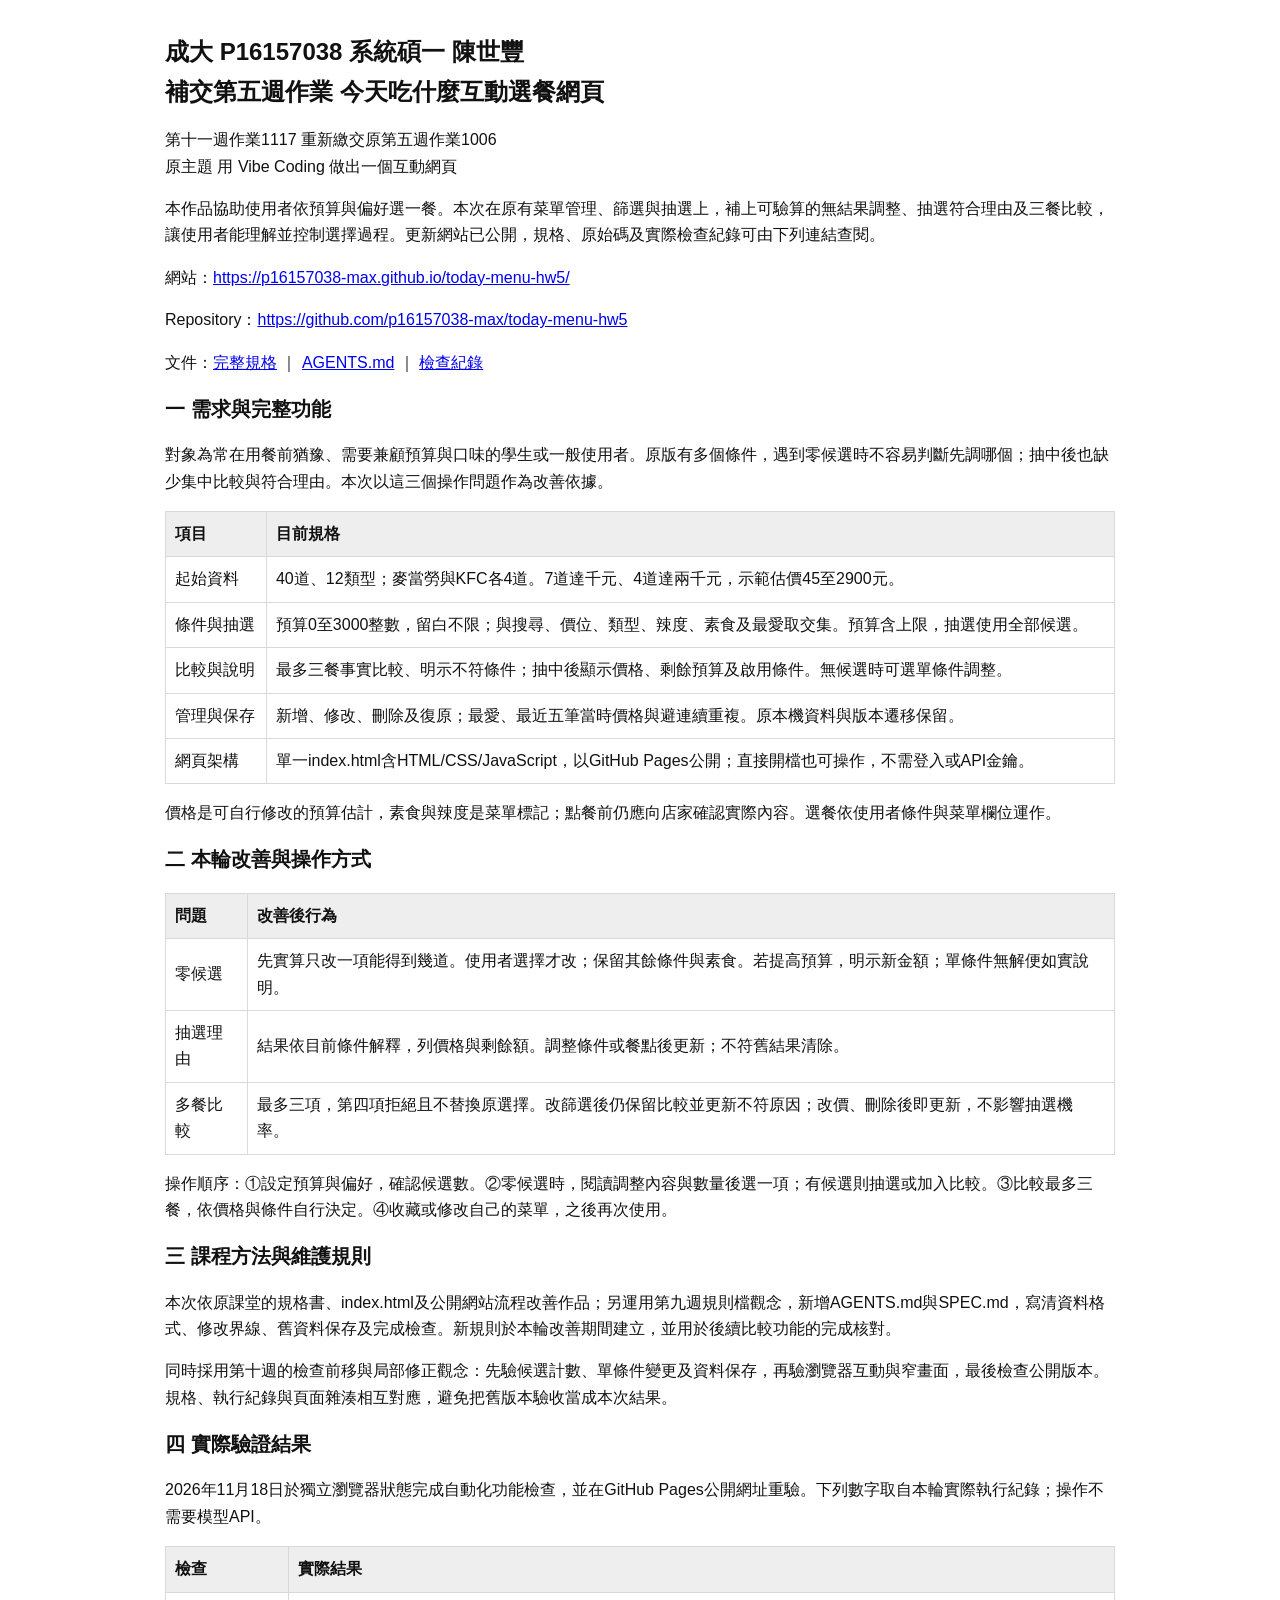
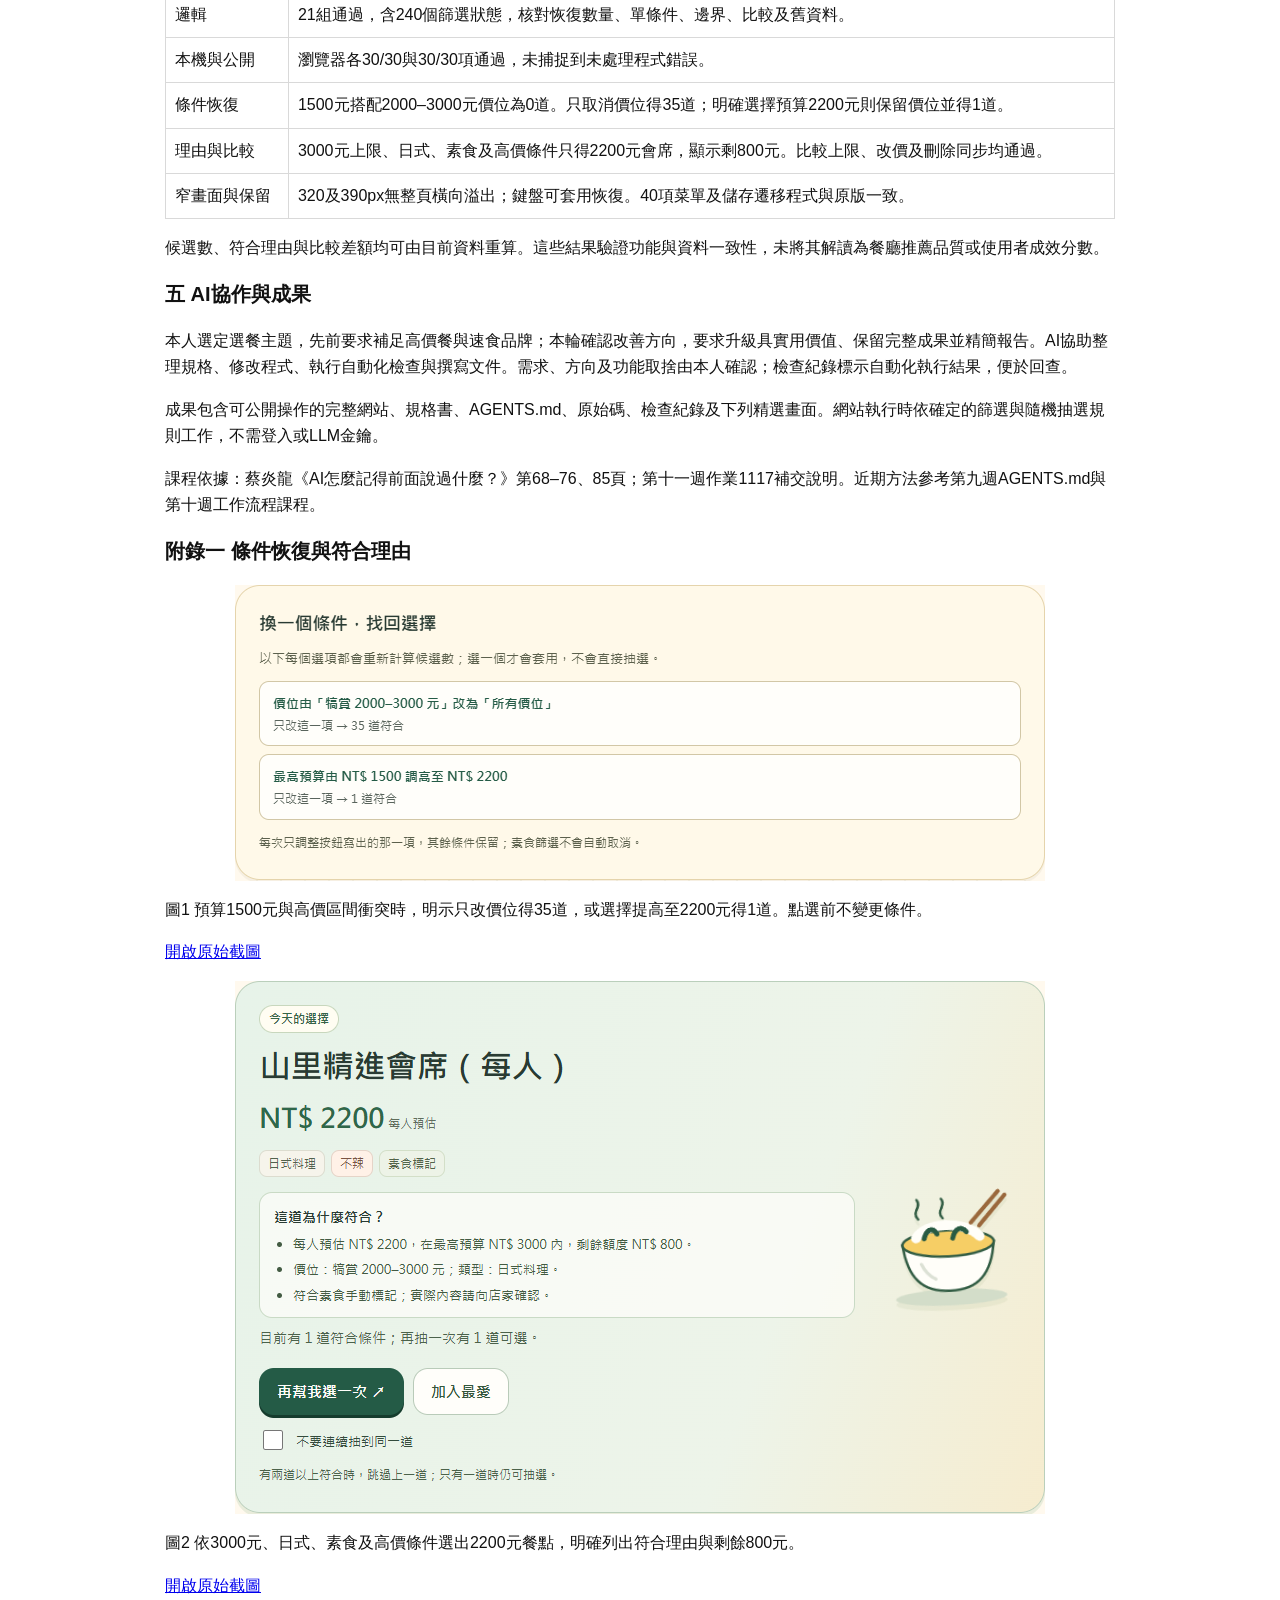
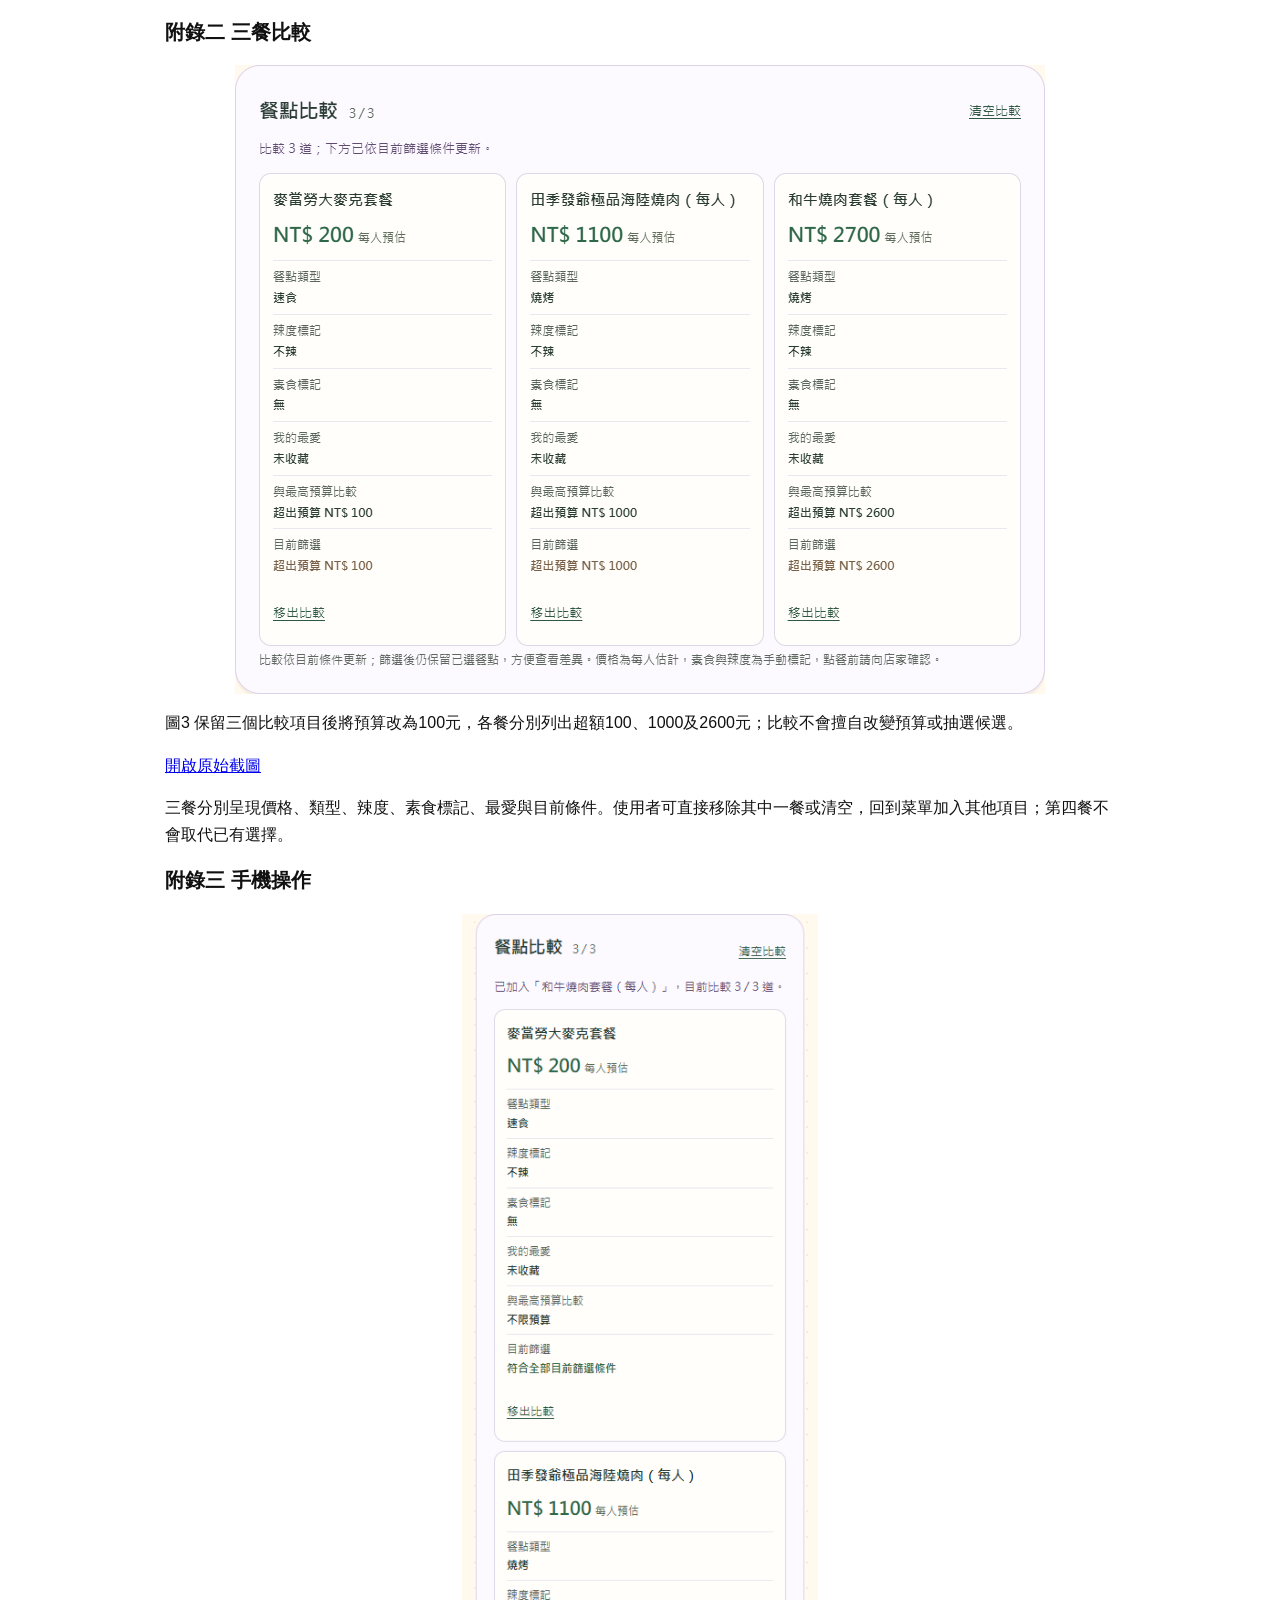
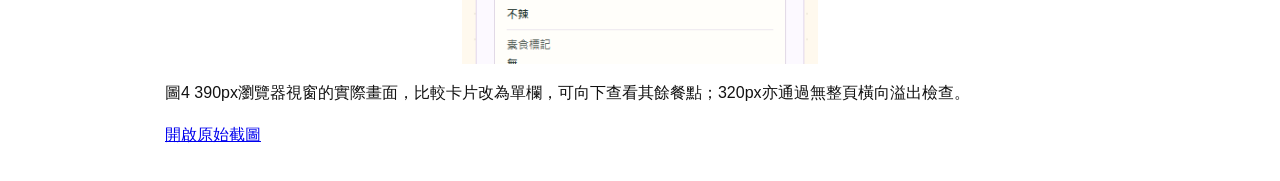
==== submission/index.html @ 9c5001f3 "Add public acceptance records and complete HW11 resubmission report" ====
<!doctype html><html lang="zh-Hant"><meta charset="utf-8"><title>成大 P16157038 系統碩一 陳世豐 補交第五週作業 今天吃什麼互動選餐網頁</title><style>body{font:16px/1.65 "Microsoft JhengHei",sans-serif;max-width:950px;margin:32px auto;padding:0 20px;color:#111}h1{font-size:24px}h2{font-size:20px}table{border-collapse:collapse;width:100%;margin:14px 0}td,th{border:1px solid #d9d9d9;padding:9px;text-align:left}th{background:#eee}a{overflow-wrap:anywhere}img{display:block;margin:auto}</style><body><h1>成大 P16157038 系統碩一 陳世豐<br>補交第五週作業 今天吃什麼互動選餐網頁</h1><p>第十一週作業1117 重新繳交原第五週作業1006<br>原主題 用 Vibe Coding 做出一個互動網頁</p><p>本作品協助使用者依預算與偏好選一餐。本次在原有菜單管理、篩選與抽選上，補上可驗算的無結果調整、抽選符合理由及三餐比較，讓使用者能理解並控制選擇過程。更新網站已公開，規格、原始碼及實際檢查紀錄可由下列連結查閱。</p><p>網站：<a href="https://p16157038-max.github.io/today-menu-hw5/">https://p16157038-max.github.io/today-menu-hw5/</a></p><p>Repository：<a href="https://github.com/p16157038-max/today-menu-hw5">https://github.com/p16157038-max/today-menu-hw5</a></p><p>文件：<a href="https://github.com/p16157038-max/today-menu-hw5/blob/main/SPEC.md">完整規格</a> ｜ <a href="https://github.com/p16157038-max/today-menu-hw5/blob/main/AGENTS.md">AGENTS.md</a> ｜ <a href="https://github.com/p16157038-max/today-menu-hw5/tree/main/evidence">檢查紀錄</a></p><h2>一 需求與完整功能</h2><p>對象為常在用餐前猶豫、需要兼顧預算與口味的學生或一般使用者。原版有多個條件，遇到零候選時不容易判斷先調哪個；抽中後也缺少集中比較與符合理由。本次以這三個操作問題作為改善依據。</p><table><thead><tr><th>項目</th><th>目前規格</th></tr></thead><tbody><tr><td>起始資料</td><td>40道、12類型；麥當勞與KFC各4道。7道達千元、4道達兩千元，示範估價45至2900元。</td></tr><tr><td>條件與抽選</td><td>預算0至3000整數，留白不限；與搜尋、價位、類型、辣度、素食及最愛取交集。預算含上限，抽選使用全部候選。</td></tr><tr><td>比較與說明</td><td>最多三餐事實比較、明示不符條件；抽中後顯示價格、剩餘預算及啟用條件。無候選時可選單條件調整。</td></tr><tr><td>管理與保存</td><td>新增、修改、刪除及復原；最愛、最近五筆當時價格與避連續重複。原本機資料與版本遷移保留。</td></tr><tr><td>網頁架構</td><td>單一index.html含HTML/CSS/JavaScript，以GitHub Pages公開；直接開檔也可操作，不需登入或API金鑰。</td></tr></tbody></table><p>價格是可自行修改的預算估計，素食與辣度是菜單標記；點餐前仍應向店家確認實際內容。選餐依使用者條件與菜單欄位運作。</p><h2>二 本輪改善與操作方式</h2><table><thead><tr><th>問題</th><th>改善後行為</th></tr></thead><tbody><tr><td>零候選</td><td>先實算只改一項能得到幾道。使用者選擇才改；保留其餘條件與素食。若提高預算，明示新金額；單條件無解便如實說明。</td></tr><tr><td>抽選理由</td><td>結果依目前條件解釋，列價格與剩餘額。調整條件或餐點後更新；不符舊結果清除。</td></tr><tr><td>多餐比較</td><td>最多三項，第四項拒絕且不替換原選擇。改篩選後仍保留比較並更新不符原因；改價、刪除後即更新，不影響抽選機率。</td></tr></tbody></table><p>操作順序：①設定預算與偏好，確認候選數。②零候選時，閱讀調整內容與數量後選一項；有候選則抽選或加入比較。③比較最多三餐，依價格與條件自行決定。④收藏或修改自己的菜單，之後再次使用。</p><h2>三 課程方法與維護規則</h2><p>本次依原課堂的規格書、index.html及公開網站流程改善作品；另運用第九週規則檔觀念，新增AGENTS.md與SPEC.md，寫清資料格式、修改界線、舊資料保存及完成檢查。新規則於本輪改善期間建立，並用於後續比較功能的完成核對。</p><p>同時採用第十週的檢查前移與局部修正觀念：先驗候選計數、單條件變更及資料保存，再驗瀏覽器互動與窄畫面，最後檢查公開版本。規格、執行紀錄與頁面雜湊相互對應，避免把舊版本驗收當成本次結果。</p><h2>四 實際驗證結果</h2><p>2026年11月18日於獨立瀏覽器狀態完成自動化功能檢查，並在GitHub Pages公開網址重驗。下列數字取自本輪實際執行紀錄；操作不需要模型API。</p><table><thead><tr><th>檢查</th><th>實際結果</th></tr></thead><tbody><tr><td>邏輯</td><td>21組通過，含240個篩選狀態，核對恢復數量、單條件、邊界、比較及舊資料。</td></tr><tr><td>本機與公開</td><td>瀏覽器各30/30與30/30項通過，未捕捉到未處理程式錯誤。</td></tr><tr><td>條件恢復</td><td>1500元搭配2000–3000元價位為0道。只取消價位得35道；明確選擇預算2200元則保留價位並得1道。</td></tr><tr><td>理由與比較</td><td>3000元上限、日式、素食及高價條件只得2200元會席，顯示剩800元。比較上限、改價及刪除同步均通過。</td></tr><tr><td>窄畫面與保留</td><td>320及390px無整頁橫向溢出；鍵盤可套用恢復。40項菜單及儲存遷移程式與原版一致。</td></tr></tbody></table><p>候選數、符合理由與比較差額均可由目前資料重算。這些結果驗證功能與資料一致性，未將其解讀為餐廳推薦品質或使用者成效分數。</p><h2>五 AI協作與成果</h2><p>本人選定選餐主題，先前要求補足高價餐與速食品牌；本輪確認改善方向，要求升級具實用價值、保留完整成果並精簡報告。AI協助整理規格、修改程式、執行自動化檢查與撰寫文件。需求、方向及功能取捨由本人確認；檢查紀錄標示自動化執行結果，便於回查。</p><p>成果包含可公開操作的完整網站、規格書、AGENTS.md、原始碼、檢查紀錄及下列精選畫面。網站執行時依確定的篩選與隨機抽選規則工作，不需登入或LLM金鑰。</p><p>課程依據：蔡炎龍《AI怎麼記得前面說過什麼？》第68–76、85頁；第十一週作業1117補交說明。近期方法參考第九週AGENTS.md與第十週工作流程課程。</p><h2>附錄一 條件恢復與符合理由</h2><p><img src="https://p16157038-max.github.io/today-menu-hw5/screenshots/01_%E7%84%A1%E5%80%99%E9%81%B8%E8%88%87%E5%8F%AF%E9%A9%97%E7%AE%97%E8%AA%BF%E6%95%B4.png" alt="圖1 預算1500元與高價區間衝突時，明示只改價位得35道，或選擇提高至2200元得1道。點選前不變更條件。" style="max-width:100%;height:auto;max-height:750px"></p><p>圖1 預算1500元與高價區間衝突時，明示只改價位得35道，或選擇提高至2200元得1道。點選前不變更條件。</p><p><a href="https://p16157038-max.github.io/today-menu-hw5/screenshots/01_%E7%84%A1%E5%80%99%E9%81%B8%E8%88%87%E5%8F%AF%E9%A9%97%E7%AE%97%E8%AA%BF%E6%95%B4.png">開啟原始截圖</a></p><p><img src="https://p16157038-max.github.io/today-menu-hw5/screenshots/03_%E6%8A%BD%E9%81%B8%E6%A2%9D%E4%BB%B6%E8%88%87%E9%A0%90%E7%AE%97%E8%AA%AA%E6%98%8E.png" alt="圖2 依3000元、日式、素食及高價條件選出2200元餐點，明確列出符合理由與剩餘800元。" style="max-width:100%;height:auto;max-height:750px"></p><p>圖2 依3000元、日式、素食及高價條件選出2200元餐點，明確列出符合理由與剩餘800元。</p><p><a href="https://p16157038-max.github.io/today-menu-hw5/screenshots/03_%E6%8A%BD%E9%81%B8%E6%A2%9D%E4%BB%B6%E8%88%87%E9%A0%90%E7%AE%97%E8%AA%AA%E6%98%8E.png">開啟原始截圖</a></p><h2>附錄二 三餐比較</h2><p><img src="https://p16157038-max.github.io/today-menu-hw5/screenshots/02_%E4%B8%89%E9%A4%90%E6%AF%94%E8%BC%83%E8%88%87%E7%AC%A6%E5%90%88%E7%8B%80%E6%85%8B.png" alt="圖3 保留三個比較項目後將預算改為100元，各餐分別列出超額100、1000及2600元；比較不會擅自改變預算或抽選候選。" style="max-width:100%;height:auto;max-height:750px"></p><p>圖3 保留三個比較項目後將預算改為100元，各餐分別列出超額100、1000及2600元；比較不會擅自改變預算或抽選候選。</p><p><a href="https://p16157038-max.github.io/today-menu-hw5/screenshots/02_%E4%B8%89%E9%A4%90%E6%AF%94%E8%BC%83%E8%88%87%E7%AC%A6%E5%90%88%E7%8B%80%E6%85%8B.png">開啟原始截圖</a></p><p>三餐分別呈現價格、類型、辣度、素食標記、最愛與目前條件。使用者可直接移除其中一餐或清空，回到菜單加入其他項目；第四餐不會取代已有選擇。</p><h2>附錄三 手機操作</h2><p><img src="https://p16157038-max.github.io/today-menu-hw5/screenshots/04_%E6%89%8B%E6%A9%9F%E4%B8%89%E9%A4%90%E6%AF%94%E8%BC%83.png" alt="圖4 390px瀏覽器視窗的實際畫面，比較卡片改為單欄，可向下查看其餘餐點；320px亦通過無整頁橫向溢出檢查。" style="max-width:100%;height:auto;max-height:750px"></p><p>圖4 390px瀏覽器視窗的實際畫面，比較卡片改為單欄，可向下查看其餘餐點；320px亦通過無整頁橫向溢出檢查。</p><p><a href="https://p16157038-max.github.io/today-menu-hw5/screenshots/04_%E6%89%8B%E6%A9%9F%E4%B8%89%E9%A4%90%E6%AF%94%E8%BC%83.png">開啟原始截圖</a></p></body></html>
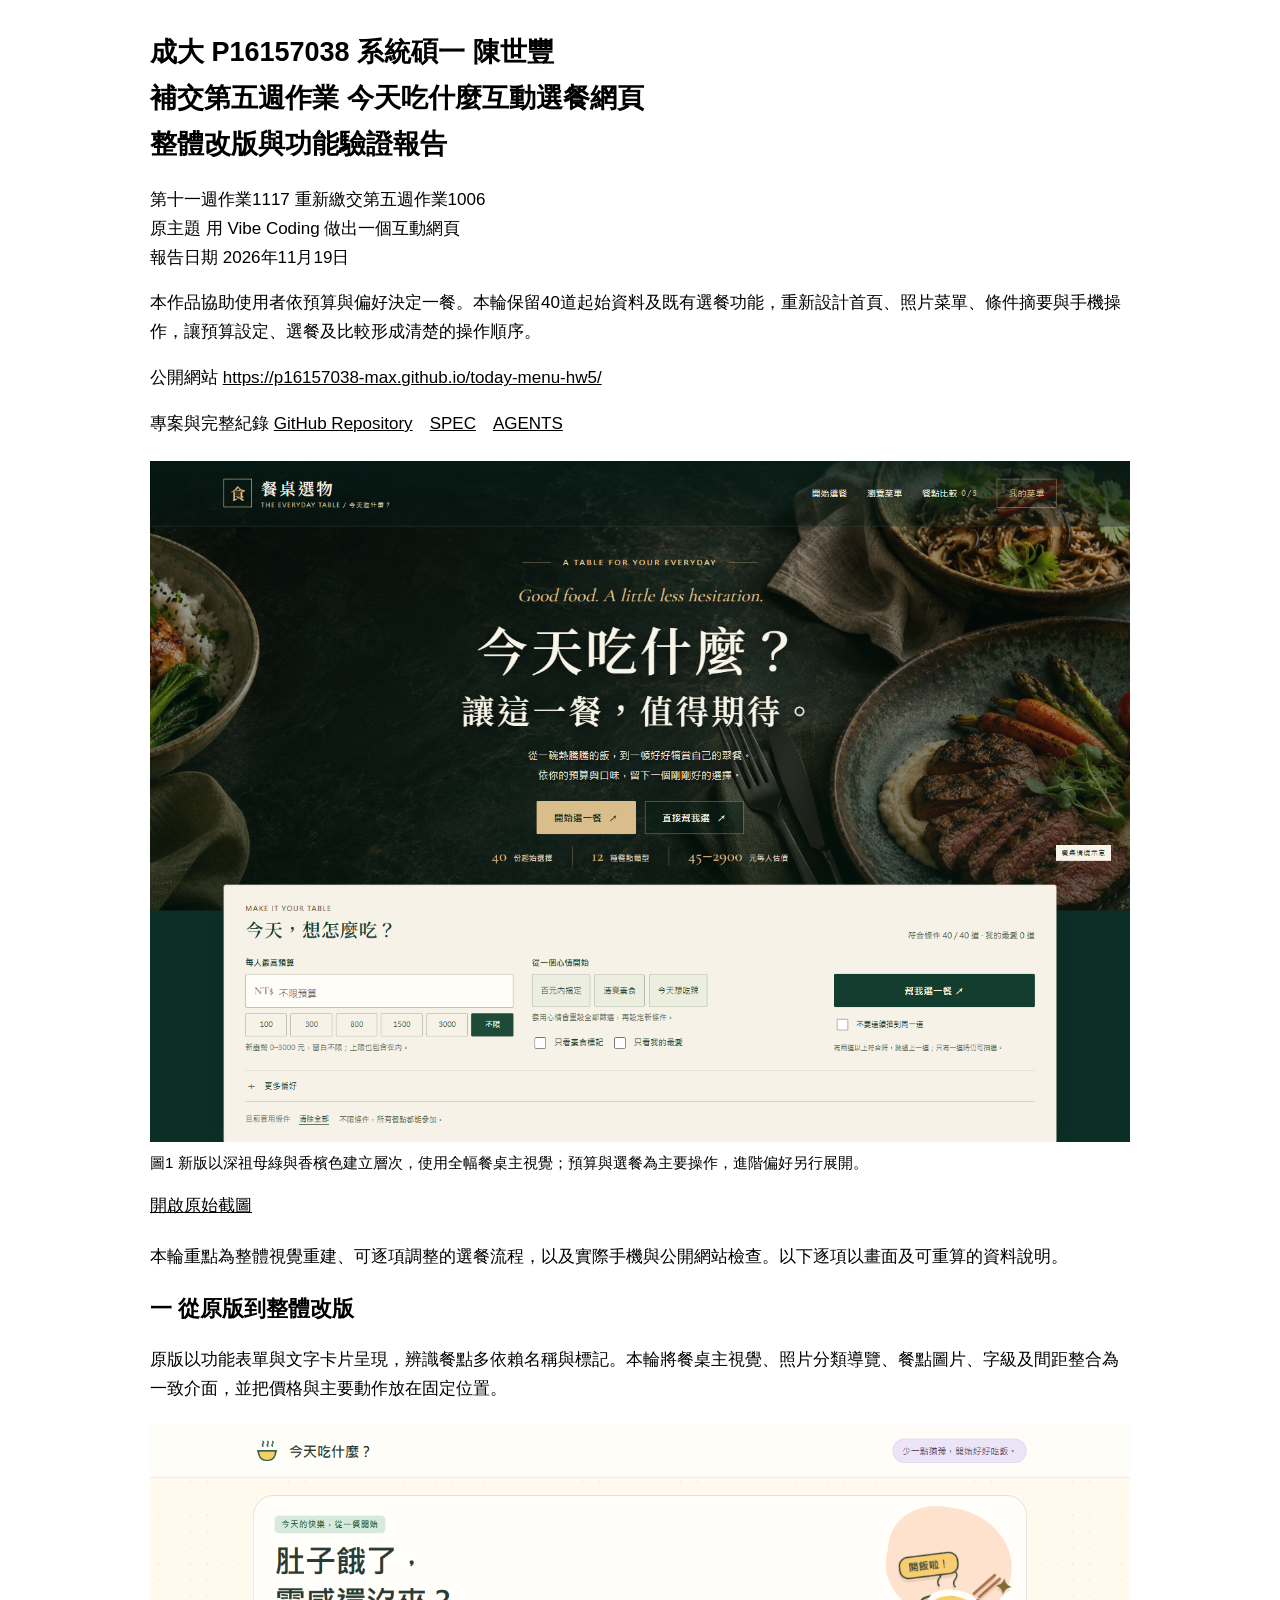
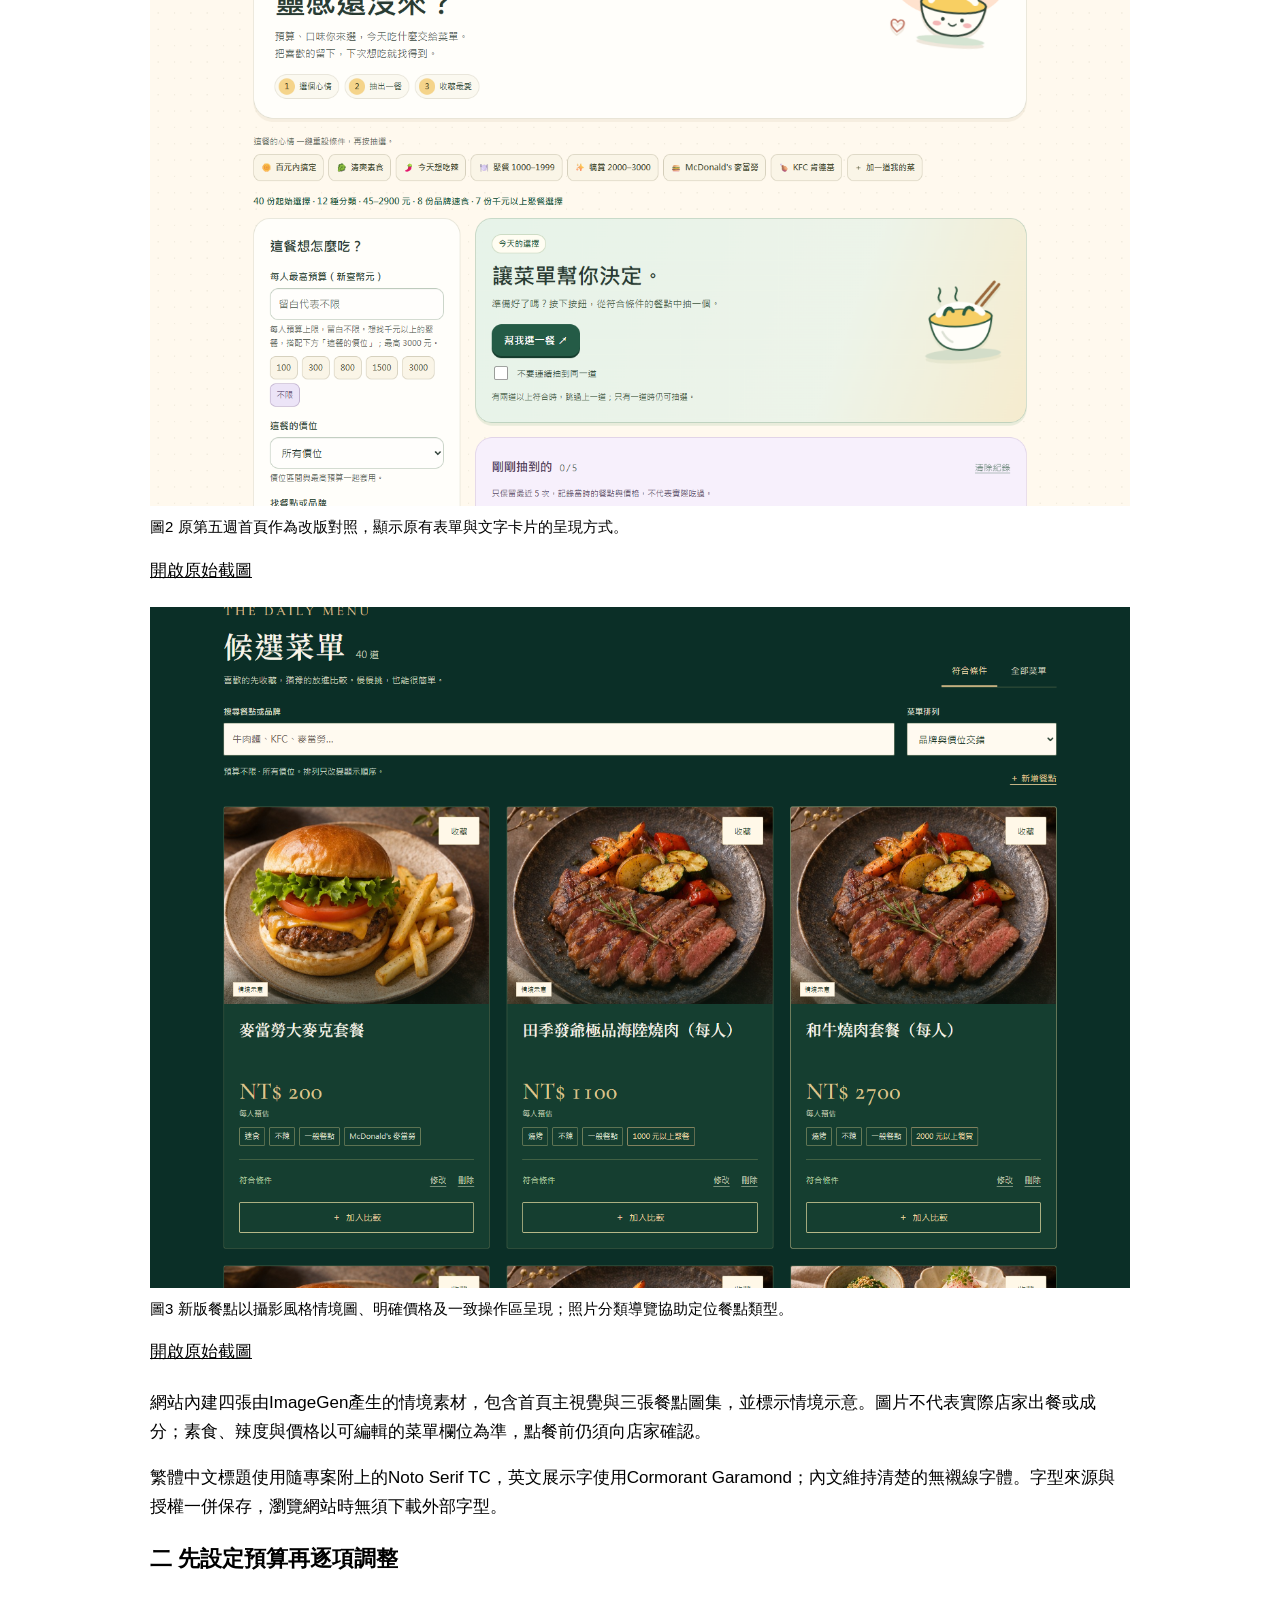
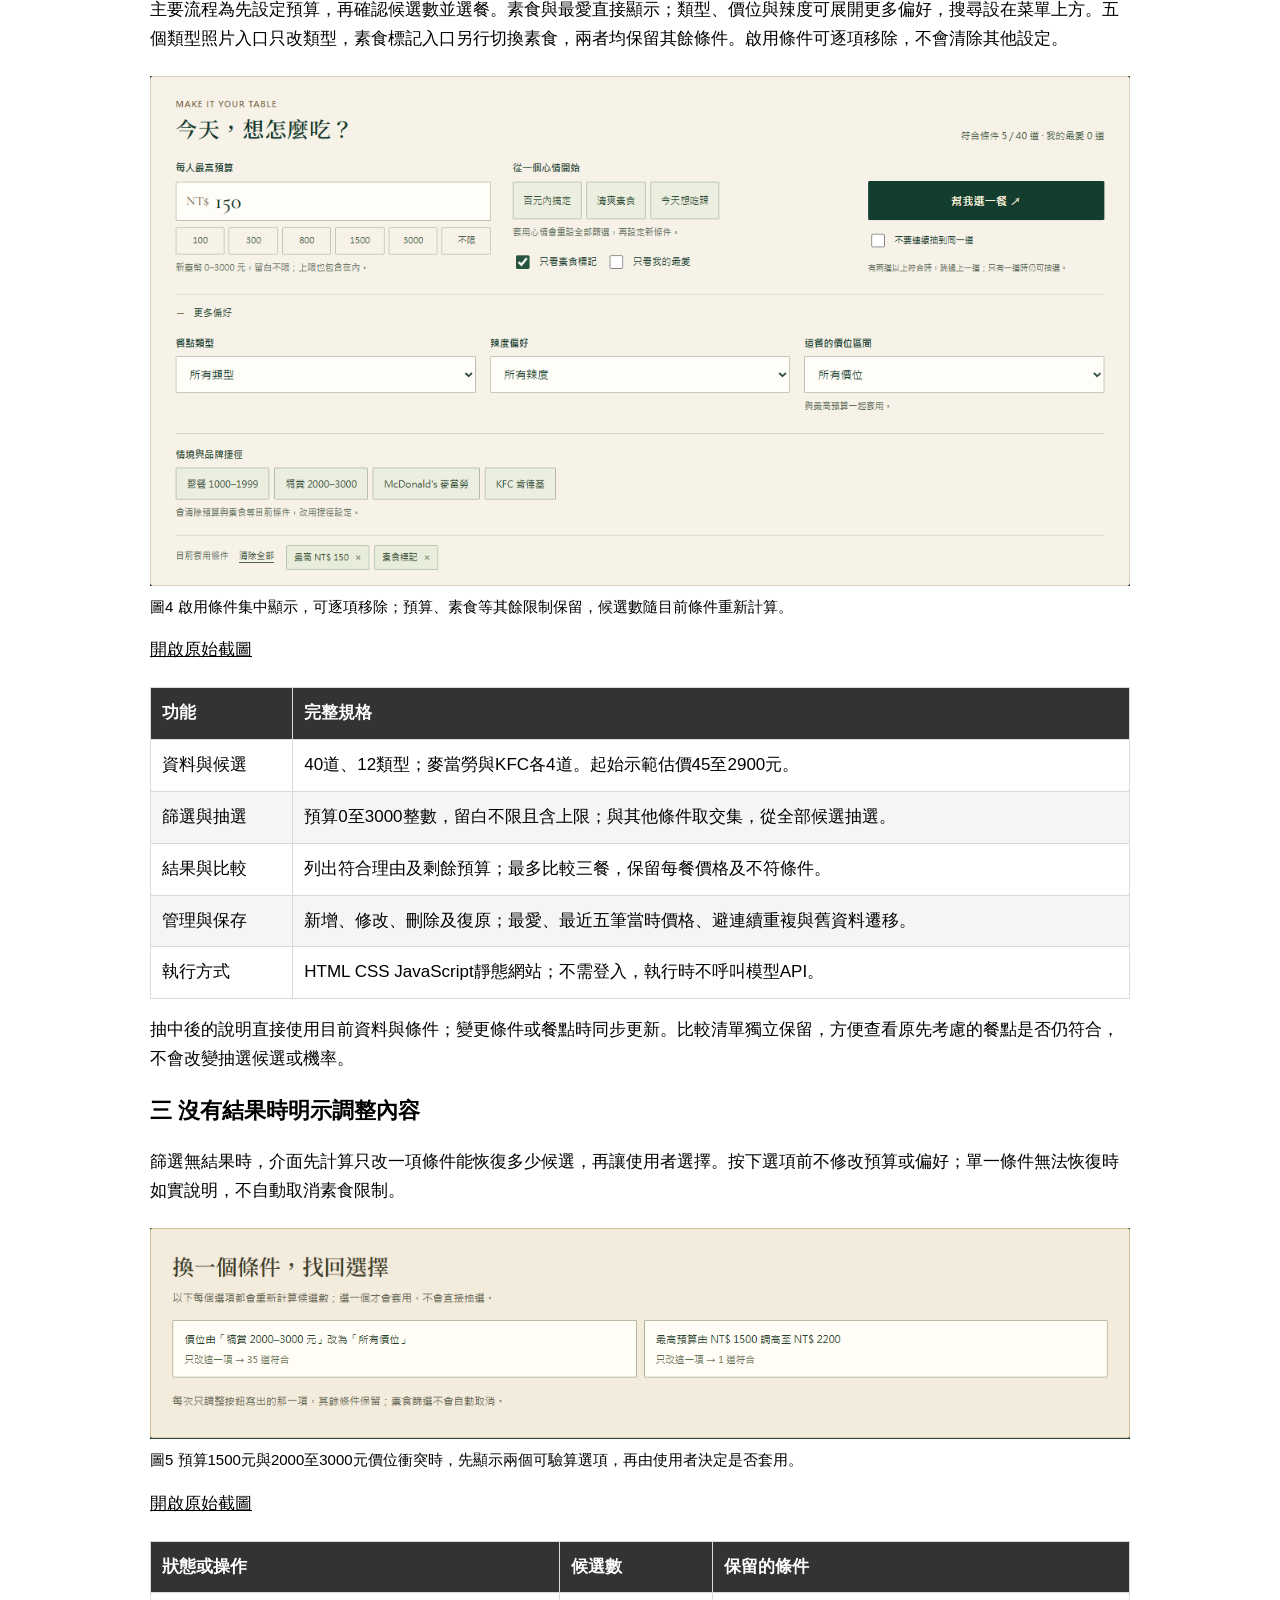
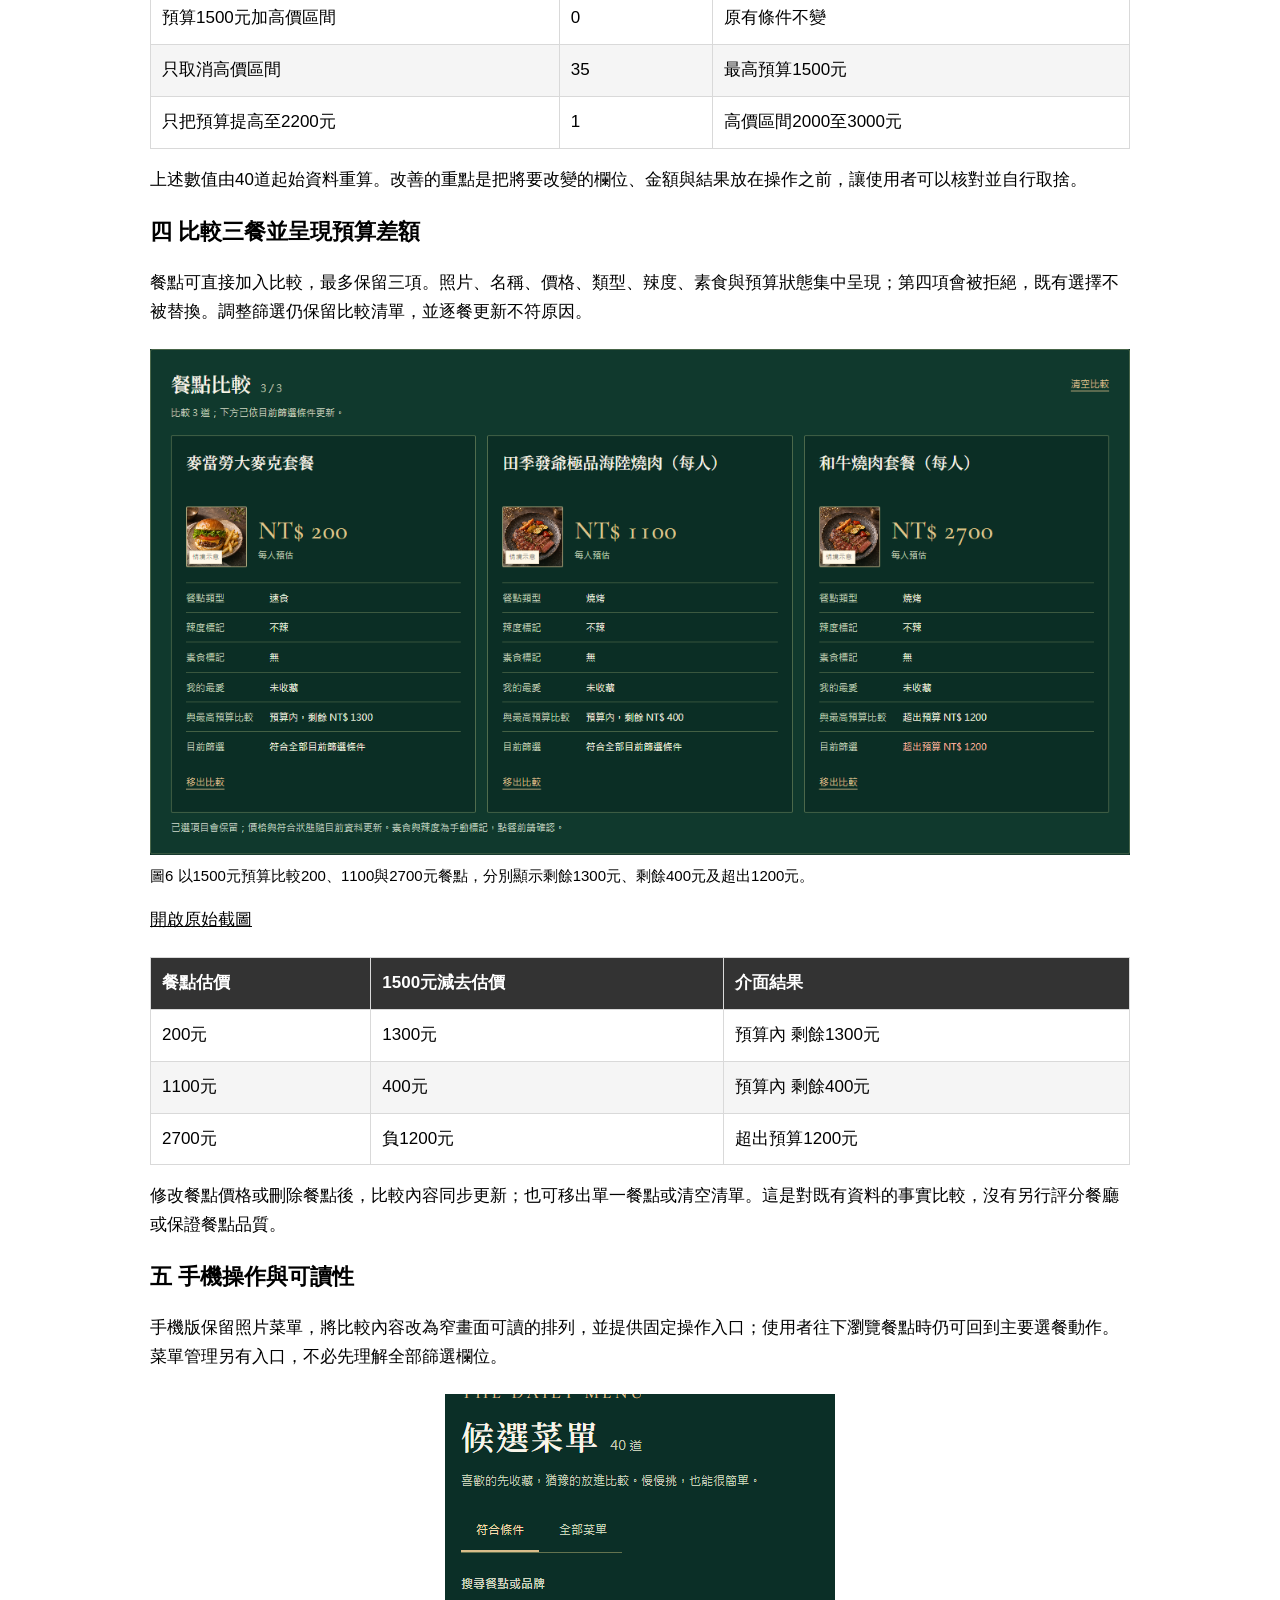
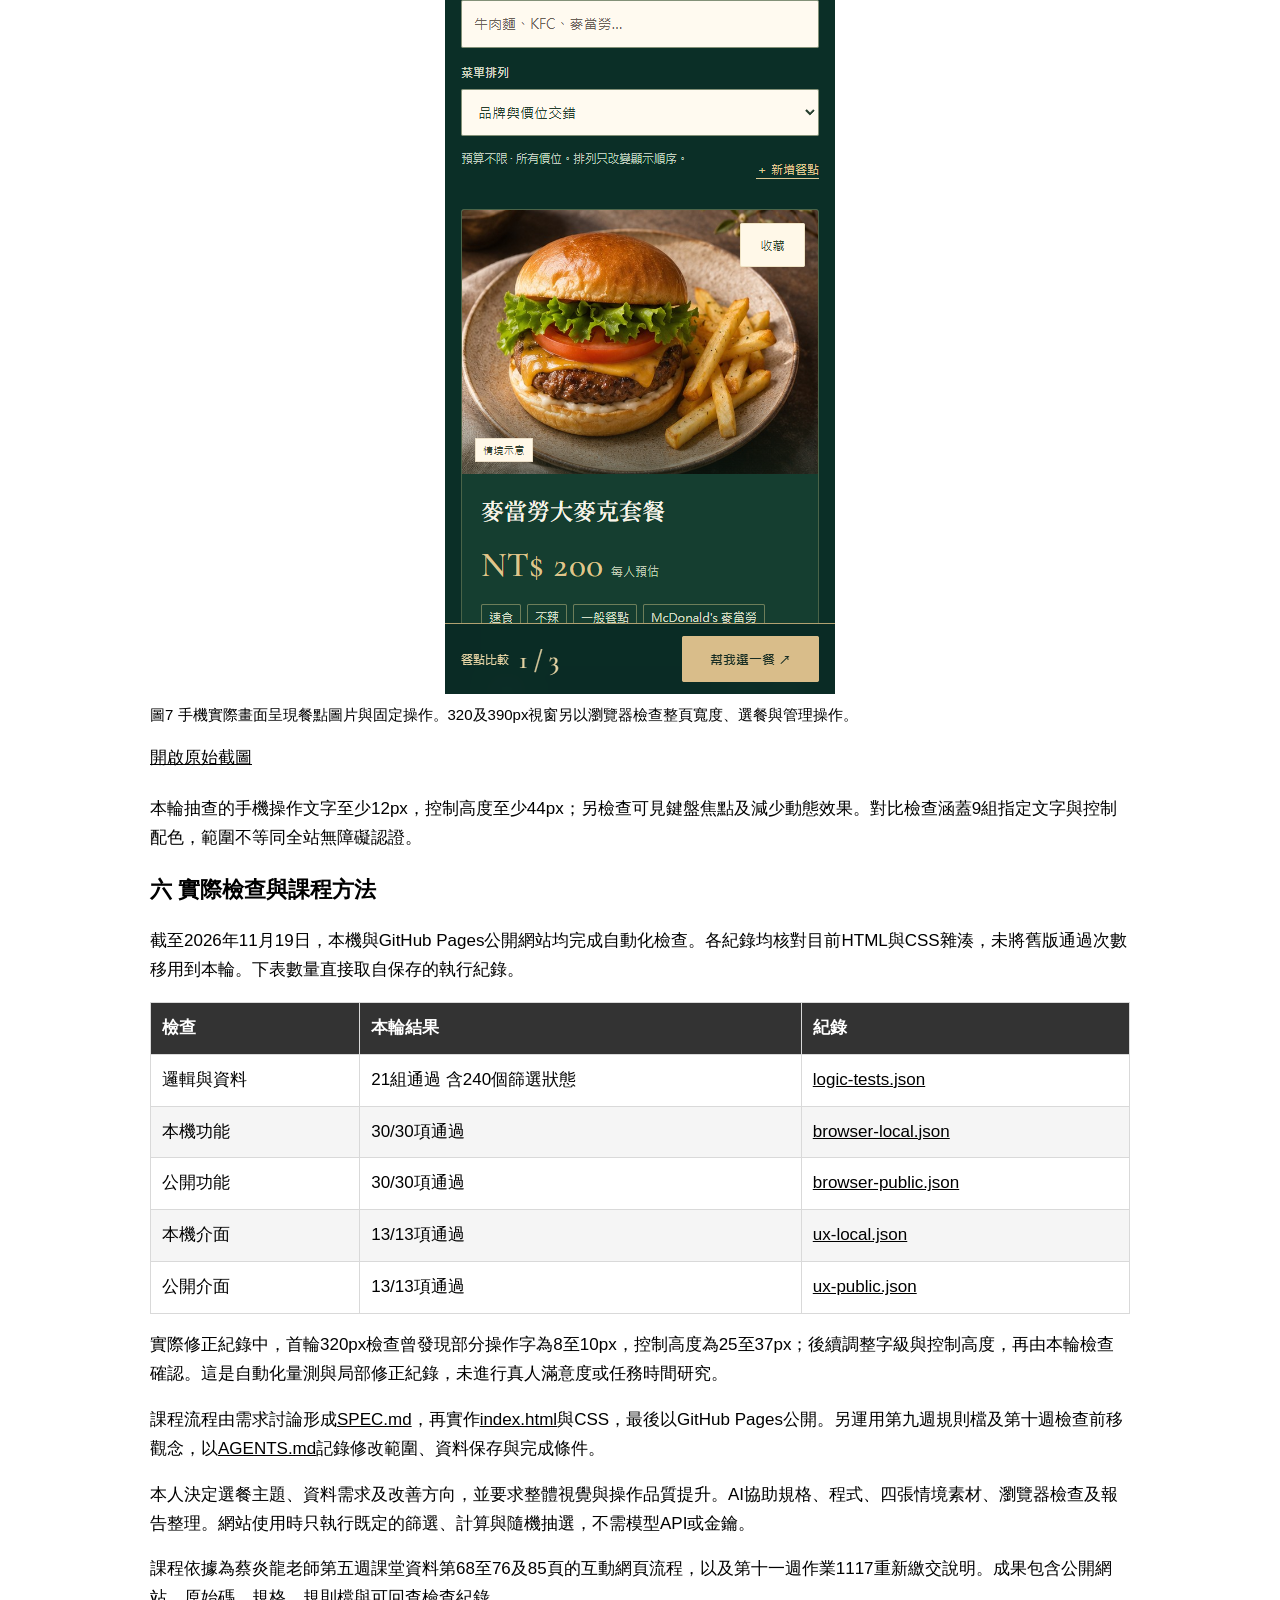
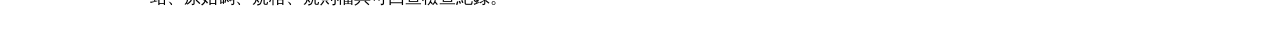
==== commit bcc5fcec: "Publish redesigned resubmission report and verified final evidence" ====
--- a/submission/index.html
+++ b/submission/index.html
@@ -1 +1,39 @@
-<!doctype html><html lang="zh-Hant"><meta charset="utf-8"><title>成大 P16157038 系統碩一 陳世豐 補交第五週作業 今天吃什麼互動選餐網頁</title><style>body{font:16px/1.65 "Microsoft JhengHei",sans-serif;max-width:950px;margin:32px auto;padding:0 20px;color:#111}h1{font-size:24px}h2{font-size:20px}table{border-collapse:collapse;width:100%;margin:14px 0}td,th{border:1px solid #d9d9d9;padding:9px;text-align:left}th{background:#eee}a{overflow-wrap:anywhere}img{display:block;margin:auto}</style><body><h1>成大 P16157038 系統碩一 陳世豐<br>補交第五週作業 今天吃什麼互動選餐網頁</h1><p>第十一週作業1117 重新繳交原第五週作業1006<br>原主題 用 Vibe Coding 做出一個互動網頁</p><p>本作品協助使用者依預算與偏好選一餐。本次在原有菜單管理、篩選與抽選上，補上可驗算的無結果調整、抽選符合理由及三餐比較，讓使用者能理解並控制選擇過程。更新網站已公開，規格、原始碼及實際檢查紀錄可由下列連結查閱。</p><p>網站：<a href="https://p16157038-max.github.io/today-menu-hw5/">https://p16157038-max.github.io/today-menu-hw5/</a></p><p>Repository：<a href="https://github.com/p16157038-max/today-menu-hw5">https://github.com/p16157038-max/today-menu-hw5</a></p><p>文件：<a href="https://github.com/p16157038-max/today-menu-hw5/blob/main/SPEC.md">完整規格</a> ｜ <a href="https://github.com/p16157038-max/today-menu-hw5/blob/main/AGENTS.md">AGENTS.md</a> ｜ <a href="https://github.com/p16157038-max/today-menu-hw5/tree/main/evidence">檢查紀錄</a></p><h2>一 需求與完整功能</h2><p>對象為常在用餐前猶豫、需要兼顧預算與口味的學生或一般使用者。原版有多個條件，遇到零候選時不容易判斷先調哪個；抽中後也缺少集中比較與符合理由。本次以這三個操作問題作為改善依據。</p><table><thead><tr><th>項目</th><th>目前規格</th></tr></thead><tbody><tr><td>起始資料</td><td>40道、12類型；麥當勞與KFC各4道。7道達千元、4道達兩千元，示範估價45至2900元。</td></tr><tr><td>條件與抽選</td><td>預算0至3000整數，留白不限；與搜尋、價位、類型、辣度、素食及最愛取交集。預算含上限，抽選使用全部候選。</td></tr><tr><td>比較與說明</td><td>最多三餐事實比較、明示不符條件；抽中後顯示價格、剩餘預算及啟用條件。無候選時可選單條件調整。</td></tr><tr><td>管理與保存</td><td>新增、修改、刪除及復原；最愛、最近五筆當時價格與避連續重複。原本機資料與版本遷移保留。</td></tr><tr><td>網頁架構</td><td>單一index.html含HTML/CSS/JavaScript，以GitHub Pages公開；直接開檔也可操作，不需登入或API金鑰。</td></tr></tbody></table><p>價格是可自行修改的預算估計，素食與辣度是菜單標記；點餐前仍應向店家確認實際內容。選餐依使用者條件與菜單欄位運作。</p><h2>二 本輪改善與操作方式</h2><table><thead><tr><th>問題</th><th>改善後行為</th></tr></thead><tbody><tr><td>零候選</td><td>先實算只改一項能得到幾道。使用者選擇才改；保留其餘條件與素食。若提高預算，明示新金額；單條件無解便如實說明。</td></tr><tr><td>抽選理由</td><td>結果依目前條件解釋，列價格與剩餘額。調整條件或餐點後更新；不符舊結果清除。</td></tr><tr><td>多餐比較</td><td>最多三項，第四項拒絕且不替換原選擇。改篩選後仍保留比較並更新不符原因；改價、刪除後即更新，不影響抽選機率。</td></tr></tbody></table><p>操作順序：①設定預算與偏好，確認候選數。②零候選時，閱讀調整內容與數量後選一項；有候選則抽選或加入比較。③比較最多三餐，依價格與條件自行決定。④收藏或修改自己的菜單，之後再次使用。</p><h2>三 課程方法與維護規則</h2><p>本次依原課堂的規格書、index.html及公開網站流程改善作品；另運用第九週規則檔觀念，新增AGENTS.md與SPEC.md，寫清資料格式、修改界線、舊資料保存及完成檢查。新規則於本輪改善期間建立，並用於後續比較功能的完成核對。</p><p>同時採用第十週的檢查前移與局部修正觀念：先驗候選計數、單條件變更及資料保存，再驗瀏覽器互動與窄畫面，最後檢查公開版本。規格、執行紀錄與頁面雜湊相互對應，避免把舊版本驗收當成本次結果。</p><h2>四 實際驗證結果</h2><p>2026年11月18日於獨立瀏覽器狀態完成自動化功能檢查，並在GitHub Pages公開網址重驗。下列數字取自本輪實際執行紀錄；操作不需要模型API。</p><table><thead><tr><th>檢查</th><th>實際結果</th></tr></thead><tbody><tr><td>邏輯</td><td>21組通過，含240個篩選狀態，核對恢復數量、單條件、邊界、比較及舊資料。</td></tr><tr><td>本機與公開</td><td>瀏覽器各30/30與30/30項通過，未捕捉到未處理程式錯誤。</td></tr><tr><td>條件恢復</td><td>1500元搭配2000–3000元價位為0道。只取消價位得35道；明確選擇預算2200元則保留價位並得1道。</td></tr><tr><td>理由與比較</td><td>3000元上限、日式、素食及高價條件只得2200元會席，顯示剩800元。比較上限、改價及刪除同步均通過。</td></tr><tr><td>窄畫面與保留</td><td>320及390px無整頁橫向溢出；鍵盤可套用恢復。40項菜單及儲存遷移程式與原版一致。</td></tr></tbody></table><p>候選數、符合理由與比較差額均可由目前資料重算。這些結果驗證功能與資料一致性，未將其解讀為餐廳推薦品質或使用者成效分數。</p><h2>五 AI協作與成果</h2><p>本人選定選餐主題，先前要求補足高價餐與速食品牌；本輪確認改善方向，要求升級具實用價值、保留完整成果並精簡報告。AI協助整理規格、修改程式、執行自動化檢查與撰寫文件。需求、方向及功能取捨由本人確認；檢查紀錄標示自動化執行結果，便於回查。</p><p>成果包含可公開操作的完整網站、規格書、AGENTS.md、原始碼、檢查紀錄及下列精選畫面。網站執行時依確定的篩選與隨機抽選規則工作，不需登入或LLM金鑰。</p><p>課程依據：蔡炎龍《AI怎麼記得前面說過什麼？》第68–76、85頁；第十一週作業1117補交說明。近期方法參考第九週AGENTS.md與第十週工作流程課程。</p><h2>附錄一 條件恢復與符合理由</h2><p><img src="https://p16157038-max.github.io/today-menu-hw5/screenshots/01_%E7%84%A1%E5%80%99%E9%81%B8%E8%88%87%E5%8F%AF%E9%A9%97%E7%AE%97%E8%AA%BF%E6%95%B4.png" alt="圖1 預算1500元與高價區間衝突時，明示只改價位得35道，或選擇提高至2200元得1道。點選前不變更條件。" style="max-width:100%;height:auto;max-height:750px"></p><p>圖1 預算1500元與高價區間衝突時，明示只改價位得35道，或選擇提高至2200元得1道。點選前不變更條件。</p><p><a href="https://p16157038-max.github.io/today-menu-hw5/screenshots/01_%E7%84%A1%E5%80%99%E9%81%B8%E8%88%87%E5%8F%AF%E9%A9%97%E7%AE%97%E8%AA%BF%E6%95%B4.png">開啟原始截圖</a></p><p><img src="https://p16157038-max.github.io/today-menu-hw5/screenshots/03_%E6%8A%BD%E9%81%B8%E6%A2%9D%E4%BB%B6%E8%88%87%E9%A0%90%E7%AE%97%E8%AA%AA%E6%98%8E.png" alt="圖2 依3000元、日式、素食及高價條件選出2200元餐點，明確列出符合理由與剩餘800元。" style="max-width:100%;height:auto;max-height:750px"></p><p>圖2 依3000元、日式、素食及高價條件選出2200元餐點，明確列出符合理由與剩餘800元。</p><p><a href="https://p16157038-max.github.io/today-menu-hw5/screenshots/03_%E6%8A%BD%E9%81%B8%E6%A2%9D%E4%BB%B6%E8%88%87%E9%A0%90%E7%AE%97%E8%AA%AA%E6%98%8E.png">開啟原始截圖</a></p><h2>附錄二 三餐比較</h2><p><img src="https://p16157038-max.github.io/today-menu-hw5/screenshots/02_%E4%B8%89%E9%A4%90%E6%AF%94%E8%BC%83%E8%88%87%E7%AC%A6%E5%90%88%E7%8B%80%E6%85%8B.png" alt="圖3 保留三個比較項目後將預算改為100元，各餐分別列出超額100、1000及2600元；比較不會擅自改變預算或抽選候選。" style="max-width:100%;height:auto;max-height:750px"></p><p>圖3 保留三個比較項目後將預算改為100元，各餐分別列出超額100、1000及2600元；比較不會擅自改變預算或抽選候選。</p><p><a href="https://p16157038-max.github.io/today-menu-hw5/screenshots/02_%E4%B8%89%E9%A4%90%E6%AF%94%E8%BC%83%E8%88%87%E7%AC%A6%E5%90%88%E7%8B%80%E6%85%8B.png">開啟原始截圖</a></p><p>三餐分別呈現價格、類型、辣度、素食標記、最愛與目前條件。使用者可直接移除其中一餐或清空，回到菜單加入其他項目；第四餐不會取代已有選擇。</p><h2>附錄三 手機操作</h2><p><img src="https://p16157038-max.github.io/today-menu-hw5/screenshots/04_%E6%89%8B%E6%A9%9F%E4%B8%89%E9%A4%90%E6%AF%94%E8%BC%83.png" alt="圖4 390px瀏覽器視窗的實際畫面，比較卡片改為單欄，可向下查看其餘餐點；320px亦通過無整頁橫向溢出檢查。" style="max-width:100%;height:auto;max-height:750px"></p><p>圖4 390px瀏覽器視窗的實際畫面，比較卡片改為單欄，可向下查看其餘餐點；320px亦通過無整頁橫向溢出檢查。</p><p><a href="https://p16157038-max.github.io/today-menu-hw5/screenshots/04_%E6%89%8B%E6%A9%9F%E4%B8%89%E9%A4%90%E6%AF%94%E8%BC%83.png">開啟原始截圖</a></p></body></html>+<!doctype html><html lang="zh-Hant"><head><meta charset="utf-8"><title>今天吃什麼互動選餐網頁整體改版與功能驗證報告</title><style>body{font:17px/1.7 "Microsoft JhengHei",sans-serif;max-width:980px;margin:30px auto;padding:0 20px;color:#000}h1{font-size:27px}h2{font-size:22px}a{color:#000;overflow-wrap:anywhere}table{border-collapse:collapse;width:100%;margin:16px 0}td,th{border:1px solid #d9d9d9;padding:11px;text-align:left}th{background:#333;color:white}tbody tr:nth-child(even){background:#f5f5f5}figure{margin:22px 0}img{display:block;margin:auto}figcaption{margin-top:8px;font-size:15px}</style></head><body><h1>成大 P16157038 系統碩一 陳世豐<br>補交第五週作業 今天吃什麼互動選餐網頁<br>整體改版與功能驗證報告</h1>
+<p>第十一週作業1117 重新繳交第五週作業1006<br>原主題 用 Vibe Coding 做出一個互動網頁<br>報告日期 2026年11月19日</p>
+<p>本作品協助使用者依預算與偏好決定一餐。本輪保留40道起始資料及既有選餐功能，重新設計首頁、照片菜單、條件摘要與手機操作，讓預算設定、選餐及比較形成清楚的操作順序。</p>
+<p>公開網站 <a href="https://p16157038-max.github.io/today-menu-hw5/">https://p16157038-max.github.io/today-menu-hw5/</a></p>
+<p>專案與完整紀錄 <a href="https://github.com/p16157038-max/today-menu-hw5">GitHub Repository</a>　<a href="https://github.com/p16157038-max/today-menu-hw5/blob/main/SPEC.md">SPEC</a>　<a href="https://github.com/p16157038-max/today-menu-hw5/blob/main/AGENTS.md">AGENTS</a></p>
+<figure><img src="https://p16157038-max.github.io/today-menu-hw5/screenshots/luxury/01_%E6%95%B4%E9%AB%94%E6%96%B0%E7%89%88%E9%A6%96%E9%A0%81.png" alt="圖1 新版以深祖母綠與香檳色建立層次，使用全幅餐桌主視覺；預算與選餐為主要操作，進階偏好另行展開。" style="max-width:100%;height:auto"><figcaption>圖1 新版以深祖母綠與香檳色建立層次，使用全幅餐桌主視覺；預算與選餐為主要操作，進階偏好另行展開。</figcaption><p><a href="https://p16157038-max.github.io/today-menu-hw5/screenshots/luxury/01_%E6%95%B4%E9%AB%94%E6%96%B0%E7%89%88%E9%A6%96%E9%A0%81.png">開啟原始截圖</a></p></figure>
+<p>本輪重點為整體視覺重建、可逐項調整的選餐流程，以及實際手機與公開網站檢查。以下逐項以畫面及可重算的資料說明。</p>
+<h2>一 從原版到整體改版</h2>
+<p>原版以功能表單與文字卡片呈現，辨識餐點多依賴名稱與標記。本輪將餐桌主視覺、照片分類導覽、餐點圖片、字級及間距整合為一致介面，並把價格與主要動作放在固定位置。</p>
+<figure><img src="https://p16157038-max.github.io/today-menu-hw5/screenshots/luxury/00_%E5%8E%9F%E7%AC%AC%E4%BA%94%E9%80%B1%E9%A6%96%E9%A0%81.png" alt="圖2 原第五週首頁作為改版對照，顯示原有表單與文字卡片的呈現方式。" style="max-width:100%;height:auto"><figcaption>圖2 原第五週首頁作為改版對照，顯示原有表單與文字卡片的呈現方式。</figcaption><p><a href="https://p16157038-max.github.io/today-menu-hw5/screenshots/luxury/00_%E5%8E%9F%E7%AC%AC%E4%BA%94%E9%80%B1%E9%A6%96%E9%A0%81.png">開啟原始截圖</a></p></figure>
+<figure><img src="https://p16157038-max.github.io/today-menu-hw5/screenshots/luxury/02_%E6%94%9D%E5%BD%B1%E5%BC%8F%E9%A4%90%E9%BB%9E%E8%8F%9C%E5%96%AE.png" alt="圖3 新版餐點以攝影風格情境圖、明確價格及一致操作區呈現；照片分類導覽協助定位餐點類型。" style="max-width:100%;height:auto"><figcaption>圖3 新版餐點以攝影風格情境圖、明確價格及一致操作區呈現；照片分類導覽協助定位餐點類型。</figcaption><p><a href="https://p16157038-max.github.io/today-menu-hw5/screenshots/luxury/02_%E6%94%9D%E5%BD%B1%E5%BC%8F%E9%A4%90%E9%BB%9E%E8%8F%9C%E5%96%AE.png">開啟原始截圖</a></p></figure>
+<p>網站內建四張由ImageGen產生的情境素材，包含首頁主視覺與三張餐點圖集，並標示情境示意。圖片不代表實際店家出餐或成分；素食、辣度與價格以可編輯的菜單欄位為準，點餐前仍須向店家確認。</p>
+<p>繁體中文標題使用隨專案附上的Noto Serif TC，英文展示字使用Cormorant Garamond；內文維持清楚的無襯線字體。字型來源與授權一併保存，瀏覽網站時無須下載外部字型。</p>
+<h2>二 先設定預算再逐項調整</h2>
+<p>主要流程為先設定預算，再確認候選數並選餐。素食與最愛直接顯示；類型、價位與辣度可展開更多偏好，搜尋設在菜單上方。五個類型照片入口只改類型，素食標記入口另行切換素食，兩者均保留其餘條件。啟用條件可逐項移除，不會清除其他設定。</p>
+<figure><img src="https://p16157038-max.github.io/today-menu-hw5/screenshots/luxury/03_%E6%A2%9D%E4%BB%B6%E6%91%98%E8%A6%81%E8%88%87%E9%80%90%E9%A0%85%E8%AA%BF%E6%95%B4.png" alt="圖4 啟用條件集中顯示，可逐項移除；預算、素食等其餘限制保留，候選數隨目前條件重新計算。" style="max-width:100%;height:auto"><figcaption>圖4 啟用條件集中顯示，可逐項移除；預算、素食等其餘限制保留，候選數隨目前條件重新計算。</figcaption><p><a href="https://p16157038-max.github.io/today-menu-hw5/screenshots/luxury/03_%E6%A2%9D%E4%BB%B6%E6%91%98%E8%A6%81%E8%88%87%E9%80%90%E9%A0%85%E8%AA%BF%E6%95%B4.png">開啟原始截圖</a></p></figure>
+<table><thead><tr><th>功能</th><th>完整規格</th></tr></thead><tbody><tr><td>資料與候選</td><td>40道、12類型；麥當勞與KFC各4道。起始示範估價45至2900元。</td></tr><tr><td>篩選與抽選</td><td>預算0至3000整數，留白不限且含上限；與其他條件取交集，從全部候選抽選。</td></tr><tr><td>結果與比較</td><td>列出符合理由及剩餘預算；最多比較三餐，保留每餐價格及不符條件。</td></tr><tr><td>管理與保存</td><td>新增、修改、刪除及復原；最愛、最近五筆當時價格、避連續重複與舊資料遷移。</td></tr><tr><td>執行方式</td><td>HTML CSS JavaScript靜態網站；不需登入，執行時不呼叫模型API。</td></tr></tbody></table>
+<p>抽中後的說明直接使用目前資料與條件；變更條件或餐點時同步更新。比較清單獨立保留，方便查看原先考慮的餐點是否仍符合，不會改變抽選候選或機率。</p>
+<h2>三 沒有結果時明示調整內容</h2>
+<p>篩選無結果時，介面先計算只改一項條件能恢復多少候選，再讓使用者選擇。按下選項前不修改預算或偏好；單一條件無法恢復時如實說明，不自動取消素食限制。</p>
+<figure><img src="https://p16157038-max.github.io/today-menu-hw5/screenshots/luxury/04_%E7%84%A1%E7%B5%90%E6%9E%9C%E7%9A%84%E6%98%8E%E7%A2%BA%E6%81%A2%E5%BE%A9.png" alt="圖5 預算1500元與2000至3000元價位衝突時，先顯示兩個可驗算選項，再由使用者決定是否套用。" style="max-width:100%;height:auto"><figcaption>圖5 預算1500元與2000至3000元價位衝突時，先顯示兩個可驗算選項，再由使用者決定是否套用。</figcaption><p><a href="https://p16157038-max.github.io/today-menu-hw5/screenshots/luxury/04_%E7%84%A1%E7%B5%90%E6%9E%9C%E7%9A%84%E6%98%8E%E7%A2%BA%E6%81%A2%E5%BE%A9.png">開啟原始截圖</a></p></figure>
+<table><thead><tr><th>狀態或操作</th><th>候選數</th><th>保留的條件</th></tr></thead><tbody><tr><td>預算1500元加高價區間</td><td>0</td><td>原有條件不變</td></tr><tr><td>只取消高價區間</td><td>35</td><td>最高預算1500元</td></tr><tr><td>只把預算提高至2200元</td><td>1</td><td>高價區間2000至3000元</td></tr></tbody></table>
+<p>上述數值由40道起始資料重算。改善的重點是把將要改變的欄位、金額與結果放在操作之前，讓使用者可以核對並自行取捨。</p>
+<h2>四 比較三餐並呈現預算差額</h2>
+<p>餐點可直接加入比較，最多保留三項。照片、名稱、價格、類型、辣度、素食與預算狀態集中呈現；第四項會被拒絕，既有選擇不被替換。調整篩選仍保留比較清單，並逐餐更新不符原因。</p>
+<figure><img src="https://p16157038-max.github.io/today-menu-hw5/screenshots/luxury/05_%E4%B8%89%E9%A4%90%E7%85%A7%E7%89%87%E8%88%87%E9%A0%90%E7%AE%97%E6%AF%94%E8%BC%83.png" alt="圖6 以1500元預算比較200、1100與2700元餐點，分別顯示剩餘1300元、剩餘400元及超出1200元。" style="max-width:100%;height:auto"><figcaption>圖6 以1500元預算比較200、1100與2700元餐點，分別顯示剩餘1300元、剩餘400元及超出1200元。</figcaption><p><a href="https://p16157038-max.github.io/today-menu-hw5/screenshots/luxury/05_%E4%B8%89%E9%A4%90%E7%85%A7%E7%89%87%E8%88%87%E9%A0%90%E7%AE%97%E6%AF%94%E8%BC%83.png">開啟原始截圖</a></p></figure>
+<table><thead><tr><th>餐點估價</th><th>1500元減去估價</th><th>介面結果</th></tr></thead><tbody><tr><td>200元</td><td>1300元</td><td>預算內 剩餘1300元</td></tr><tr><td>1100元</td><td>400元</td><td>預算內 剩餘400元</td></tr><tr><td>2700元</td><td>負1200元</td><td>超出預算1200元</td></tr></tbody></table>
+<p>修改餐點價格或刪除餐點後，比較內容同步更新；也可移出單一餐點或清空清單。這是對既有資料的事實比較，沒有另行評分餐廳或保證餐點品質。</p>
+<h2>五 手機操作與可讀性</h2>
+<p>手機版保留照片菜單，將比較內容改為窄畫面可讀的排列，並提供固定操作入口；使用者往下瀏覽餐點時仍可回到主要選餐動作。菜單管理另有入口，不必先理解全部篩選欄位。</p>
+<figure><img src="https://p16157038-max.github.io/today-menu-hw5/screenshots/luxury/06_%E6%89%8B%E6%A9%9F%E9%A4%90%E9%BB%9E%E8%88%87%E5%9B%BA%E5%AE%9A%E6%93%8D%E4%BD%9C.png" alt="圖7 手機實際畫面呈現餐點圖片與固定操作。320及390px視窗另以瀏覽器檢查整頁寬度、選餐與管理操作。" style="max-width:100%;height:auto"><figcaption>圖7 手機實際畫面呈現餐點圖片與固定操作。320及390px視窗另以瀏覽器檢查整頁寬度、選餐與管理操作。</figcaption><p><a href="https://p16157038-max.github.io/today-menu-hw5/screenshots/luxury/06_%E6%89%8B%E6%A9%9F%E9%A4%90%E9%BB%9E%E8%88%87%E5%9B%BA%E5%AE%9A%E6%93%8D%E4%BD%9C.png">開啟原始截圖</a></p></figure>
+<p>本輪抽查的手機操作文字至少12px，控制高度至少44px；另檢查可見鍵盤焦點及減少動態效果。對比檢查涵蓋9組指定文字與控制配色，範圍不等同全站無障礙認證。</p>
+<h2>六 實際檢查與課程方法</h2>
+<p>截至2026年11月19日，本機與GitHub Pages公開網站均完成自動化檢查。各紀錄均核對目前HTML與CSS雜湊，未將舊版通過次數移用到本輪。下表數量直接取自保存的執行紀錄。</p>
+<table><thead><tr><th>檢查</th><th>本輪結果</th><th>紀錄</th></tr></thead><tbody><tr><td>邏輯與資料</td><td>21組通過 含240個篩選狀態</td><td><a href="https://github.com/p16157038-max/today-menu-hw5/blob/main/evidence/logic-tests.json">logic-tests.json</a></td></tr><tr><td>本機功能</td><td>30/30項通過</td><td><a href="https://github.com/p16157038-max/today-menu-hw5/blob/main/evidence/browser-local.json">browser-local.json</a></td></tr><tr><td>公開功能</td><td>30/30項通過</td><td><a href="https://github.com/p16157038-max/today-menu-hw5/blob/main/evidence/browser-public.json">browser-public.json</a></td></tr><tr><td>本機介面</td><td>13/13項通過</td><td><a href="https://github.com/p16157038-max/today-menu-hw5/blob/main/evidence/ux-local.json">ux-local.json</a></td></tr><tr><td>公開介面</td><td>13/13項通過</td><td><a href="https://github.com/p16157038-max/today-menu-hw5/blob/main/evidence/ux-public.json">ux-public.json</a></td></tr></tbody></table>
+<p>實際修正紀錄中，首輪320px檢查曾發現部分操作字為8至10px，控制高度為25至37px；後續調整字級與控制高度，再由本輪檢查確認。這是自動化量測與局部修正紀錄，未進行真人滿意度或任務時間研究。</p>
+<p>課程流程由需求討論形成<a href="https://github.com/p16157038-max/today-menu-hw5/blob/main/SPEC.md">SPEC.md</a>，再實作<a href="https://github.com/p16157038-max/today-menu-hw5/blob/main/index.html">index.html</a>與CSS，最後以GitHub Pages公開。另運用第九週規則檔及第十週檢查前移觀念，以<a href="https://github.com/p16157038-max/today-menu-hw5/blob/main/AGENTS.md">AGENTS.md</a>記錄修改範圍、資料保存與完成條件。</p>
+<p>本人決定選餐主題、資料需求及改善方向，並要求整體視覺與操作品質提升。AI協助規格、程式、四張情境素材、瀏覽器檢查及報告整理。網站使用時只執行既定的篩選、計算與隨機抽選，不需模型API或金鑰。</p>
+<p>課程依據為蔡炎龍老師第五週課堂資料第68至76及85頁的互動網頁流程，以及第十一週作業1117重新繳交說明。成果包含公開網站、原始碼、規格、規則檔與可回查檢查紀錄。</p></body></html>
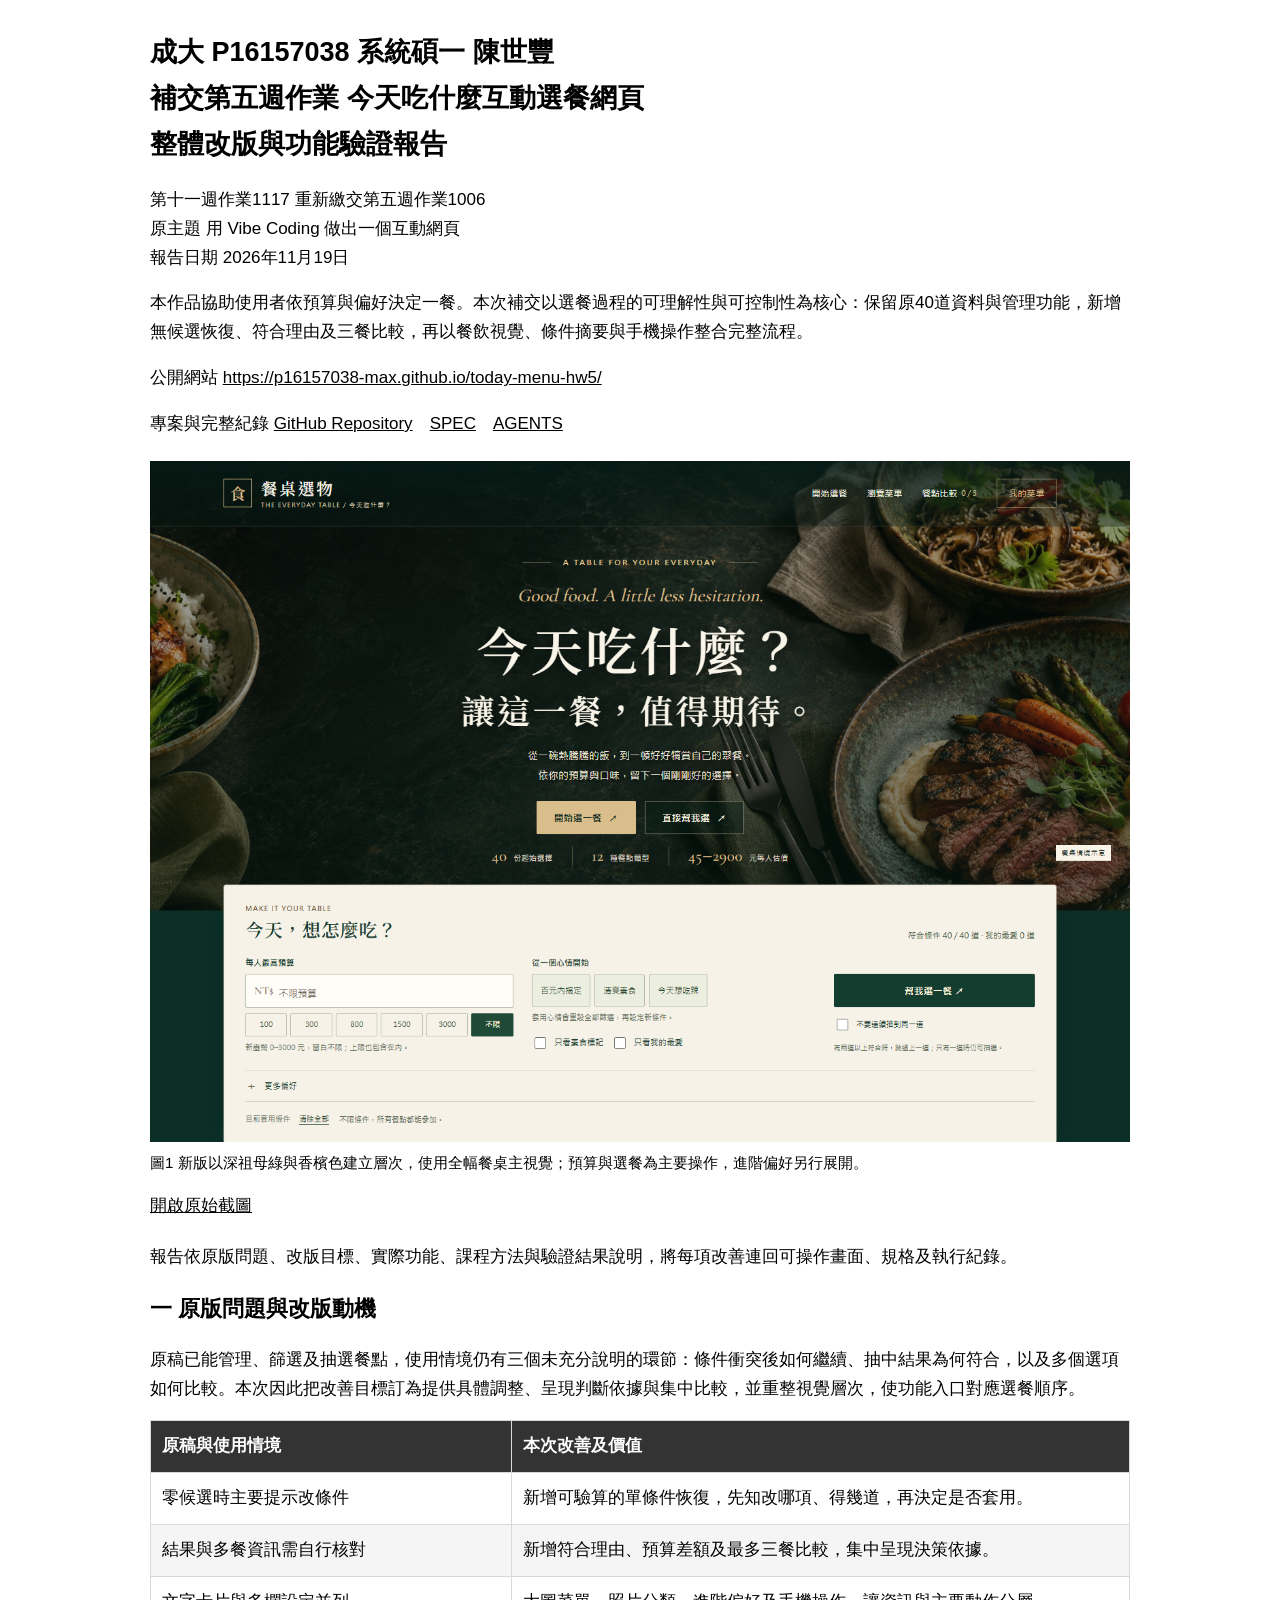
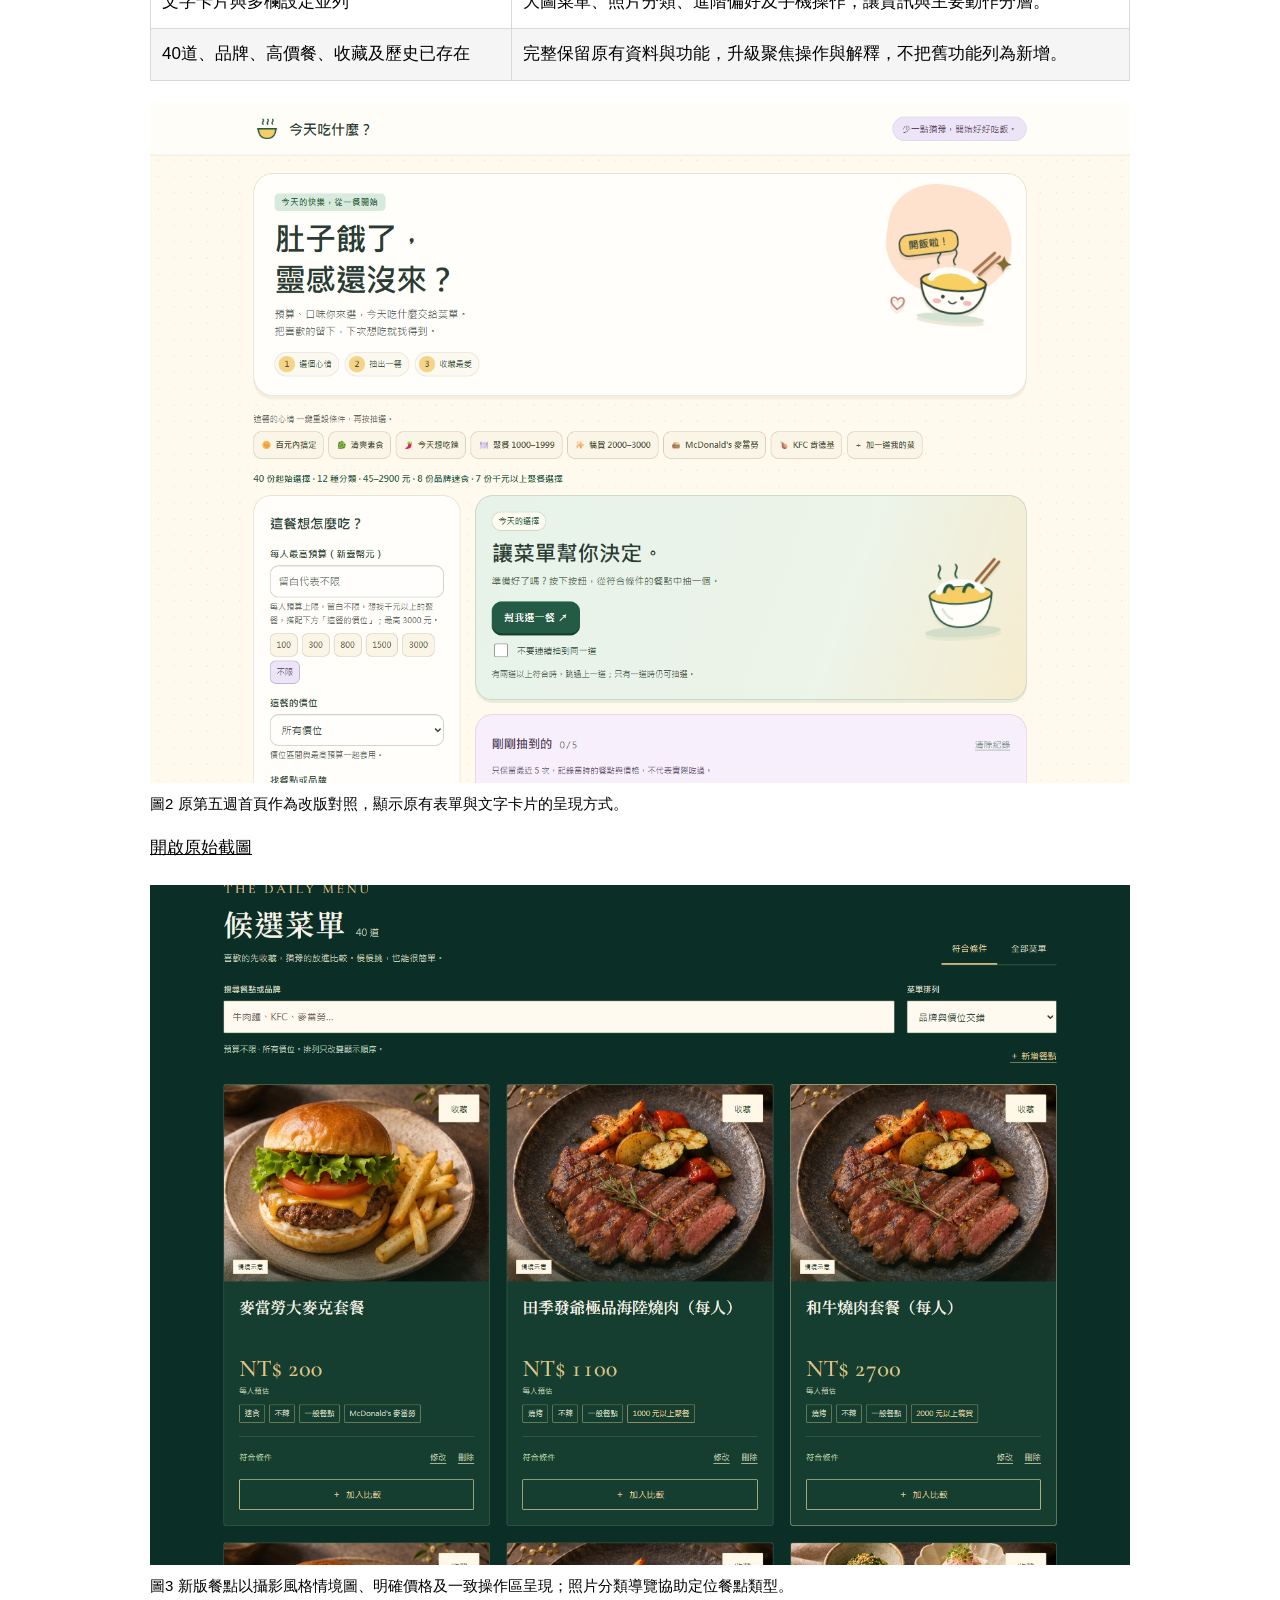
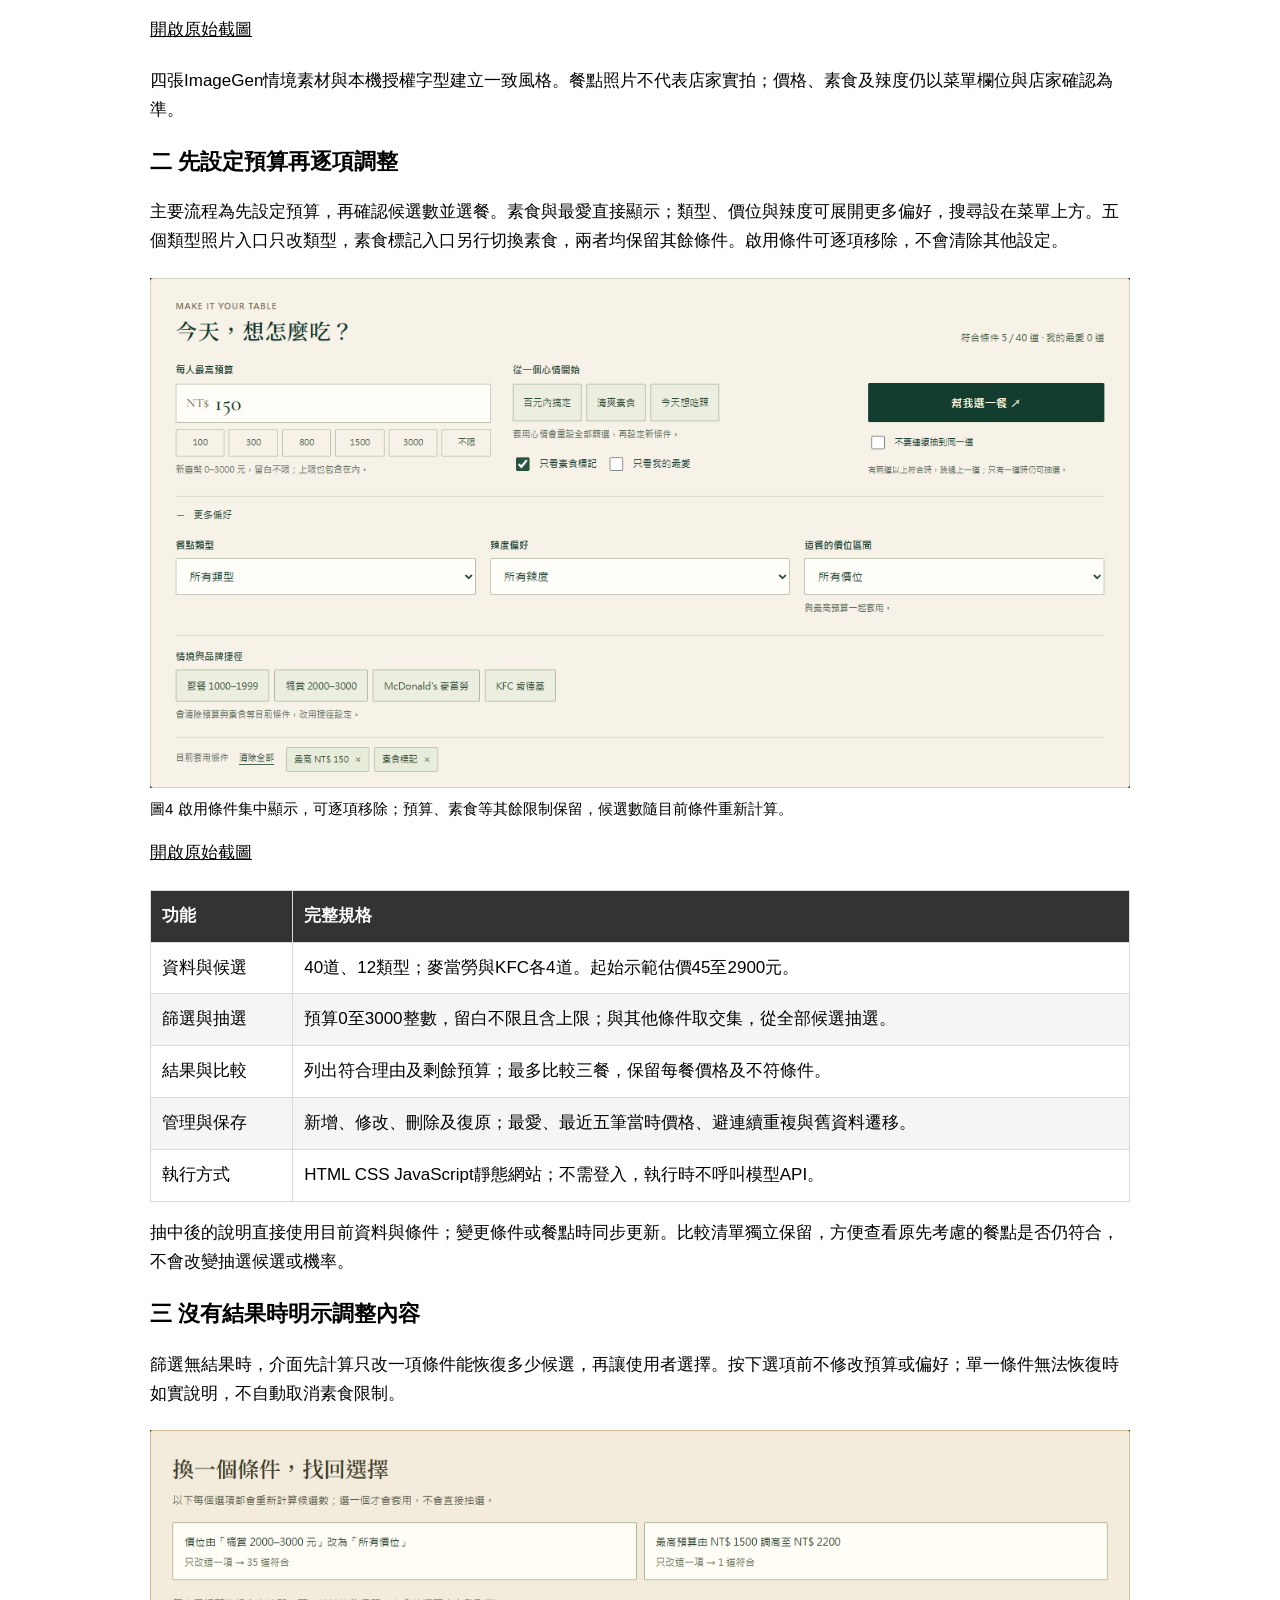
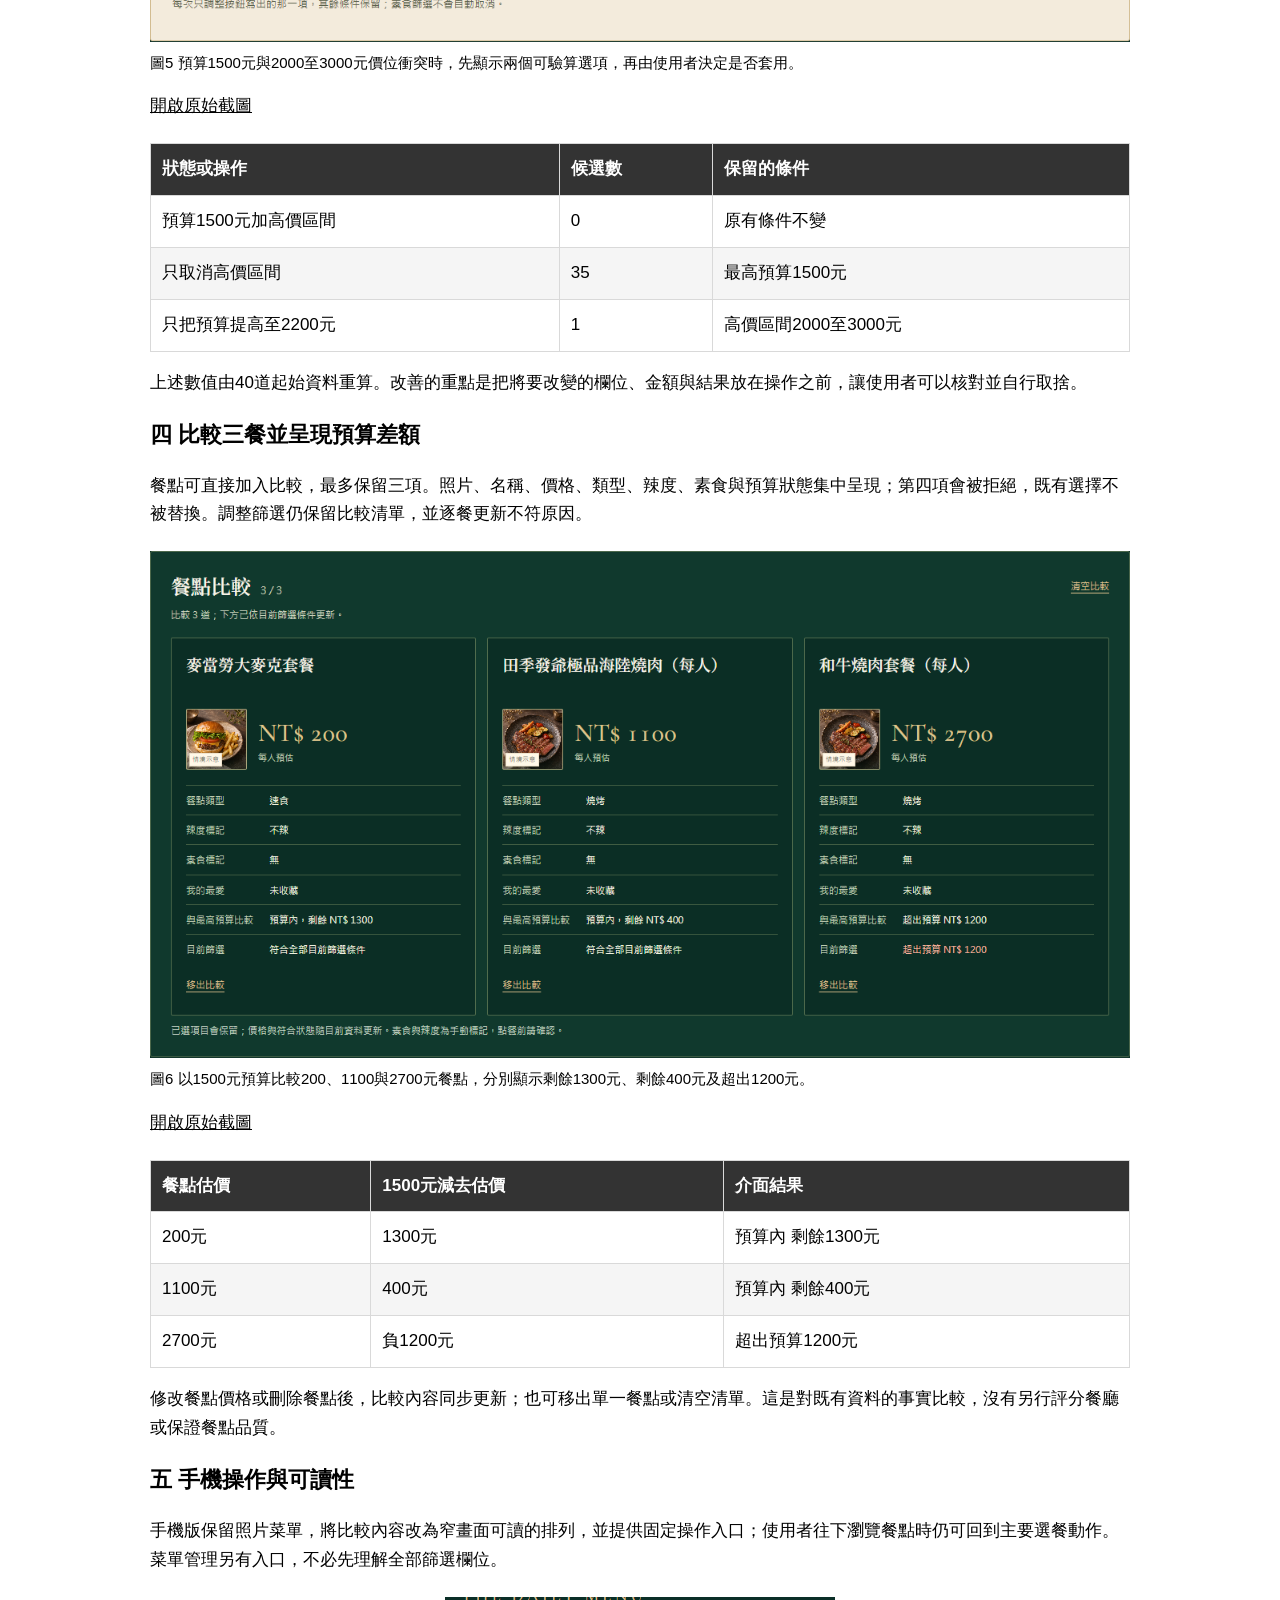
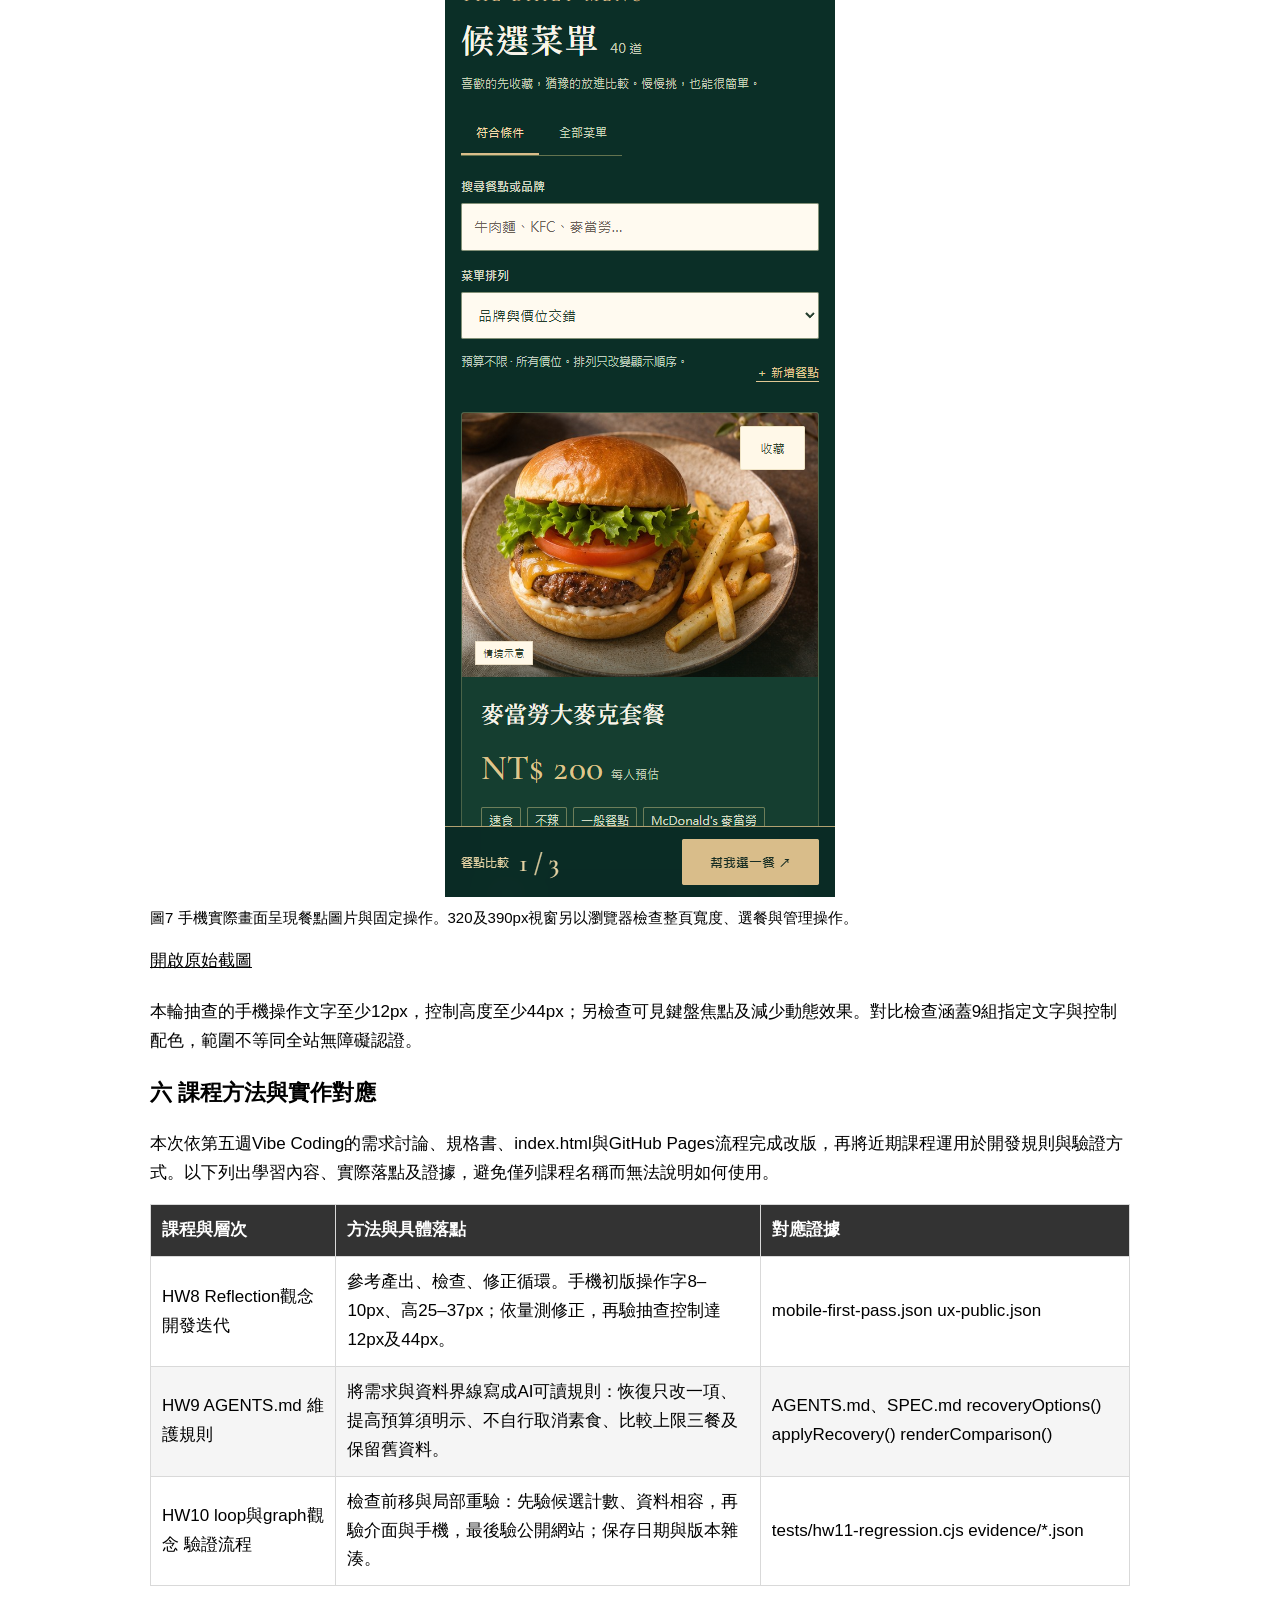
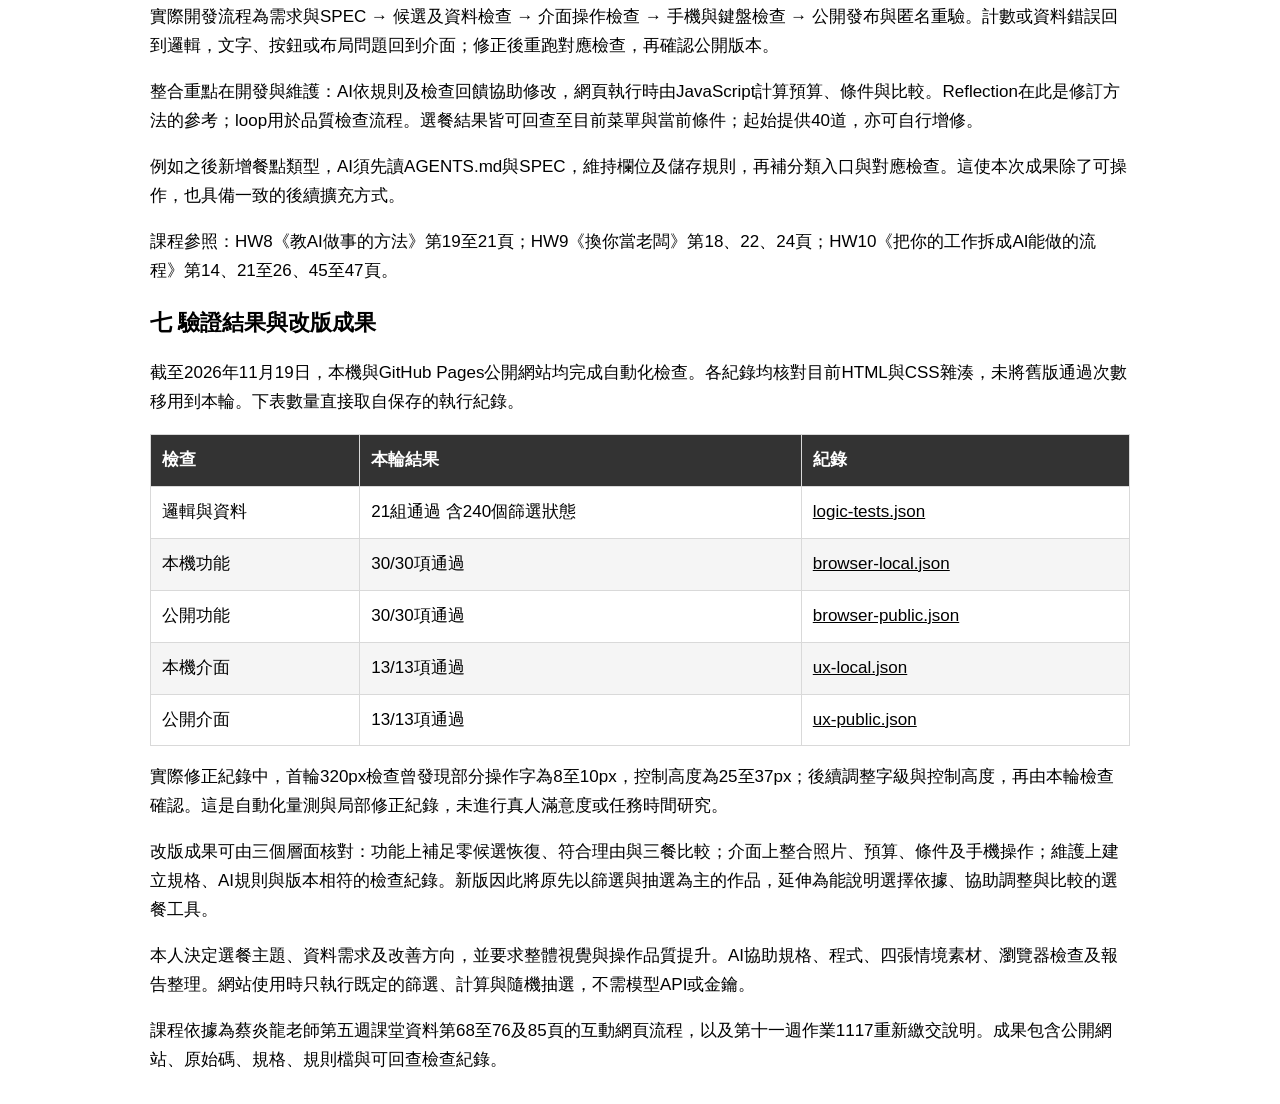
==== commit 6baeebc2: "Explain redesign motivation and trace course methods to verified features" ====
--- a/submission/index.html
+++ b/submission/index.html
@@ -1,16 +1,16 @@
 <!doctype html><html lang="zh-Hant"><head><meta charset="utf-8"><title>今天吃什麼互動選餐網頁整體改版與功能驗證報告</title><style>body{font:17px/1.7 "Microsoft JhengHei",sans-serif;max-width:980px;margin:30px auto;padding:0 20px;color:#000}h1{font-size:27px}h2{font-size:22px}a{color:#000;overflow-wrap:anywhere}table{border-collapse:collapse;width:100%;margin:16px 0}td,th{border:1px solid #d9d9d9;padding:11px;text-align:left}th{background:#333;color:white}tbody tr:nth-child(even){background:#f5f5f5}figure{margin:22px 0}img{display:block;margin:auto}figcaption{margin-top:8px;font-size:15px}</style></head><body><h1>成大 P16157038 系統碩一 陳世豐<br>補交第五週作業 今天吃什麼互動選餐網頁<br>整體改版與功能驗證報告</h1>
 <p>第十一週作業1117 重新繳交第五週作業1006<br>原主題 用 Vibe Coding 做出一個互動網頁<br>報告日期 2026年11月19日</p>
-<p>本作品協助使用者依預算與偏好決定一餐。本輪保留40道起始資料及既有選餐功能，重新設計首頁、照片菜單、條件摘要與手機操作，讓預算設定、選餐及比較形成清楚的操作順序。</p>
+<p>本作品協助使用者依預算與偏好決定一餐。本次補交以選餐過程的可理解性與可控制性為核心：保留原40道資料與管理功能，新增無候選恢復、符合理由及三餐比較，再以餐飲視覺、條件摘要與手機操作整合完整流程。</p>
 <p>公開網站 <a href="https://p16157038-max.github.io/today-menu-hw5/">https://p16157038-max.github.io/today-menu-hw5/</a></p>
 <p>專案與完整紀錄 <a href="https://github.com/p16157038-max/today-menu-hw5">GitHub Repository</a>　<a href="https://github.com/p16157038-max/today-menu-hw5/blob/main/SPEC.md">SPEC</a>　<a href="https://github.com/p16157038-max/today-menu-hw5/blob/main/AGENTS.md">AGENTS</a></p>
 <figure><img src="https://p16157038-max.github.io/today-menu-hw5/screenshots/luxury/01_%E6%95%B4%E9%AB%94%E6%96%B0%E7%89%88%E9%A6%96%E9%A0%81.png" alt="圖1 新版以深祖母綠與香檳色建立層次，使用全幅餐桌主視覺；預算與選餐為主要操作，進階偏好另行展開。" style="max-width:100%;height:auto"><figcaption>圖1 新版以深祖母綠與香檳色建立層次，使用全幅餐桌主視覺；預算與選餐為主要操作，進階偏好另行展開。</figcaption><p><a href="https://p16157038-max.github.io/today-menu-hw5/screenshots/luxury/01_%E6%95%B4%E9%AB%94%E6%96%B0%E7%89%88%E9%A6%96%E9%A0%81.png">開啟原始截圖</a></p></figure>
-<p>本輪重點為整體視覺重建、可逐項調整的選餐流程，以及實際手機與公開網站檢查。以下逐項以畫面及可重算的資料說明。</p>
-<h2>一 從原版到整體改版</h2>
-<p>原版以功能表單與文字卡片呈現，辨識餐點多依賴名稱與標記。本輪將餐桌主視覺、照片分類導覽、餐點圖片、字級及間距整合為一致介面，並把價格與主要動作放在固定位置。</p>
+<p>報告依原版問題、改版目標、實際功能、課程方法與驗證結果說明，將每項改善連回可操作畫面、規格及執行紀錄。</p>
+<h2>一 原版問題與改版動機</h2>
+<p>原稿已能管理、篩選及抽選餐點，使用情境仍有三個未充分說明的環節：條件衝突後如何繼續、抽中結果為何符合，以及多個選項如何比較。本次因此把改善目標訂為提供具體調整、呈現判斷依據與集中比較，並重整視覺層次，使功能入口對應選餐順序。</p>
+<table><thead><tr><th>原稿與使用情境</th><th>本次改善及價值</th></tr></thead><tbody><tr><td>零候選時主要提示改條件</td><td>新增可驗算的單條件恢復，先知改哪項、得幾道，再決定是否套用。</td></tr><tr><td>結果與多餐資訊需自行核對</td><td>新增符合理由、預算差額及最多三餐比較，集中呈現決策依據。</td></tr><tr><td>文字卡片與多欄設定並列</td><td>大圖菜單、照片分類、進階偏好及手機操作，讓資訊與主要動作分層。</td></tr><tr><td>40道、品牌、高價餐、收藏及歷史已存在</td><td>完整保留原有資料與功能，升級聚焦操作與解釋，不把舊功能列為新增。</td></tr></tbody></table>
 <figure><img src="https://p16157038-max.github.io/today-menu-hw5/screenshots/luxury/00_%E5%8E%9F%E7%AC%AC%E4%BA%94%E9%80%B1%E9%A6%96%E9%A0%81.png" alt="圖2 原第五週首頁作為改版對照，顯示原有表單與文字卡片的呈現方式。" style="max-width:100%;height:auto"><figcaption>圖2 原第五週首頁作為改版對照，顯示原有表單與文字卡片的呈現方式。</figcaption><p><a href="https://p16157038-max.github.io/today-menu-hw5/screenshots/luxury/00_%E5%8E%9F%E7%AC%AC%E4%BA%94%E9%80%B1%E9%A6%96%E9%A0%81.png">開啟原始截圖</a></p></figure>
 <figure><img src="https://p16157038-max.github.io/today-menu-hw5/screenshots/luxury/02_%E6%94%9D%E5%BD%B1%E5%BC%8F%E9%A4%90%E9%BB%9E%E8%8F%9C%E5%96%AE.png" alt="圖3 新版餐點以攝影風格情境圖、明確價格及一致操作區呈現；照片分類導覽協助定位餐點類型。" style="max-width:100%;height:auto"><figcaption>圖3 新版餐點以攝影風格情境圖、明確價格及一致操作區呈現；照片分類導覽協助定位餐點類型。</figcaption><p><a href="https://p16157038-max.github.io/today-menu-hw5/screenshots/luxury/02_%E6%94%9D%E5%BD%B1%E5%BC%8F%E9%A4%90%E9%BB%9E%E8%8F%9C%E5%96%AE.png">開啟原始截圖</a></p></figure>
-<p>網站內建四張由ImageGen產生的情境素材，包含首頁主視覺與三張餐點圖集，並標示情境示意。圖片不代表實際店家出餐或成分；素食、辣度與價格以可編輯的菜單欄位為準，點餐前仍須向店家確認。</p>
-<p>繁體中文標題使用隨專案附上的Noto Serif TC，英文展示字使用Cormorant Garamond；內文維持清楚的無襯線字體。字型來源與授權一併保存，瀏覽網站時無須下載外部字型。</p>
+<p>四張ImageGen情境素材與本機授權字型建立一致風格。餐點照片不代表店家實拍；價格、素食及辣度仍以菜單欄位與店家確認為準。</p>
 <h2>二 先設定預算再逐項調整</h2>
 <p>主要流程為先設定預算，再確認候選數並選餐。素食與最愛直接顯示；類型、價位與辣度可展開更多偏好，搜尋設在菜單上方。五個類型照片入口只改類型，素食標記入口另行切換素食，兩者均保留其餘條件。啟用條件可逐項移除，不會清除其他設定。</p>
 <figure><img src="https://p16157038-max.github.io/today-menu-hw5/screenshots/luxury/03_%E6%A2%9D%E4%BB%B6%E6%91%98%E8%A6%81%E8%88%87%E9%80%90%E9%A0%85%E8%AA%BF%E6%95%B4.png" alt="圖4 啟用條件集中顯示，可逐項移除；預算、素食等其餘限制保留，候選數隨目前條件重新計算。" style="max-width:100%;height:auto"><figcaption>圖4 啟用條件集中顯示，可逐項移除；預算、素食等其餘限制保留，候選數隨目前條件重新計算。</figcaption><p><a href="https://p16157038-max.github.io/today-menu-hw5/screenshots/luxury/03_%E6%A2%9D%E4%BB%B6%E6%91%98%E8%A6%81%E8%88%87%E9%80%90%E9%A0%85%E8%AA%BF%E6%95%B4.png">開啟原始截圖</a></p></figure>
@@ -30,10 +30,25 @@
 <p>手機版保留照片菜單，將比較內容改為窄畫面可讀的排列，並提供固定操作入口；使用者往下瀏覽餐點時仍可回到主要選餐動作。菜單管理另有入口，不必先理解全部篩選欄位。</p>
 <figure><img src="https://p16157038-max.github.io/today-menu-hw5/screenshots/luxury/06_%E6%89%8B%E6%A9%9F%E9%A4%90%E9%BB%9E%E8%88%87%E5%9B%BA%E5%AE%9A%E6%93%8D%E4%BD%9C.png" alt="圖7 手機實際畫面呈現餐點圖片與固定操作。320及390px視窗另以瀏覽器檢查整頁寬度、選餐與管理操作。" style="max-width:100%;height:auto"><figcaption>圖7 手機實際畫面呈現餐點圖片與固定操作。320及390px視窗另以瀏覽器檢查整頁寬度、選餐與管理操作。</figcaption><p><a href="https://p16157038-max.github.io/today-menu-hw5/screenshots/luxury/06_%E6%89%8B%E6%A9%9F%E9%A4%90%E9%BB%9E%E8%88%87%E5%9B%BA%E5%AE%9A%E6%93%8D%E4%BD%9C.png">開啟原始截圖</a></p></figure>
 <p>本輪抽查的手機操作文字至少12px，控制高度至少44px；另檢查可見鍵盤焦點及減少動態效果。對比檢查涵蓋9組指定文字與控制配色，範圍不等同全站無障礙認證。</p>
-<h2>六 實際檢查與課程方法</h2>
+<h2>六 課程方法與實作對應</h2>
+<p>本次依第五週Vibe Coding的需求討論、規格書、index.html與GitHub Pages流程完成改版，再將近期課程運用於開發規則與驗證方式。以下列出學習內容、實際落點及證據，避免僅列課程名稱而無法說明如何使用。</p>
+<table><thead><tr><th>課程與層次</th><th>方法與具體落點</th><th>對應證據</th></tr></thead><tbody><tr><td>HW8 Reflection觀念
+開發迭代</td><td>參考產出、檢查、修正循環。手機初版操作字8–10px、高25–37px；依量測修正，再驗抽查控制達12px及44px。</td><td>mobile-first-pass.json
+ux-public.json</td></tr><tr><td>HW9 AGENTS.md
+維護規則</td><td>將需求與資料界線寫成AI可讀規則：恢復只改一項、提高預算須明示、不自行取消素食、比較上限三餐及保留舊資料。</td><td>AGENTS.md、SPEC.md
+recoveryOptions()
+applyRecovery()
+renderComparison()</td></tr><tr><td>HW10 loop與graph觀念
+驗證流程</td><td>檢查前移與局部重驗：先驗候選計數、資料相容，再驗介面與手機，最後驗公開網站；保存日期與版本雜湊。</td><td>tests/hw11-regression.cjs
+evidence/*.json</td></tr></tbody></table>
+<p>實際開發流程為需求與SPEC → 候選及資料檢查 → 介面操作檢查 → 手機與鍵盤檢查 → 公開發布與匿名重驗。計數或資料錯誤回到邏輯，文字、按鈕或布局問題回到介面；修正後重跑對應檢查，再確認公開版本。</p>
+<p>整合重點在開發與維護：AI依規則及檢查回饋協助修改，網頁執行時由JavaScript計算預算、條件與比較。Reflection在此是修訂方法的參考；loop用於品質檢查流程。選餐結果皆可回查至目前菜單與當前條件；起始提供40道，亦可自行增修。</p>
+<p>例如之後新增餐點類型，AI須先讀AGENTS.md與SPEC，維持欄位及儲存規則，再補分類入口與對應檢查。這使本次成果除了可操作，也具備一致的後續擴充方式。</p>
+<p>課程參照：HW8《教AI做事的方法》第19至21頁；HW9《換你當老闆》第18、22、24頁；HW10《把你的工作拆成AI能做的流程》第14、21至26、45至47頁。</p>
+<h2>七 驗證結果與改版成果</h2>
 <p>截至2026年11月19日，本機與GitHub Pages公開網站均完成自動化檢查。各紀錄均核對目前HTML與CSS雜湊，未將舊版通過次數移用到本輪。下表數量直接取自保存的執行紀錄。</p>
 <table><thead><tr><th>檢查</th><th>本輪結果</th><th>紀錄</th></tr></thead><tbody><tr><td>邏輯與資料</td><td>21組通過 含240個篩選狀態</td><td><a href="https://github.com/p16157038-max/today-menu-hw5/blob/main/evidence/logic-tests.json">logic-tests.json</a></td></tr><tr><td>本機功能</td><td>30/30項通過</td><td><a href="https://github.com/p16157038-max/today-menu-hw5/blob/main/evidence/browser-local.json">browser-local.json</a></td></tr><tr><td>公開功能</td><td>30/30項通過</td><td><a href="https://github.com/p16157038-max/today-menu-hw5/blob/main/evidence/browser-public.json">browser-public.json</a></td></tr><tr><td>本機介面</td><td>13/13項通過</td><td><a href="https://github.com/p16157038-max/today-menu-hw5/blob/main/evidence/ux-local.json">ux-local.json</a></td></tr><tr><td>公開介面</td><td>13/13項通過</td><td><a href="https://github.com/p16157038-max/today-menu-hw5/blob/main/evidence/ux-public.json">ux-public.json</a></td></tr></tbody></table>
 <p>實際修正紀錄中，首輪320px檢查曾發現部分操作字為8至10px，控制高度為25至37px；後續調整字級與控制高度，再由本輪檢查確認。這是自動化量測與局部修正紀錄，未進行真人滿意度或任務時間研究。</p>
-<p>課程流程由需求討論形成<a href="https://github.com/p16157038-max/today-menu-hw5/blob/main/SPEC.md">SPEC.md</a>，再實作<a href="https://github.com/p16157038-max/today-menu-hw5/blob/main/index.html">index.html</a>與CSS，最後以GitHub Pages公開。另運用第九週規則檔及第十週檢查前移觀念，以<a href="https://github.com/p16157038-max/today-menu-hw5/blob/main/AGENTS.md">AGENTS.md</a>記錄修改範圍、資料保存與完成條件。</p>
+<p>改版成果可由三個層面核對：功能上補足零候選恢復、符合理由與三餐比較；介面上整合照片、預算、條件及手機操作；維護上建立規格、AI規則與版本相符的檢查紀錄。新版因此將原先以篩選與抽選為主的作品，延伸為能說明選擇依據、協助調整與比較的選餐工具。</p>
 <p>本人決定選餐主題、資料需求及改善方向，並要求整體視覺與操作品質提升。AI協助規格、程式、四張情境素材、瀏覽器檢查及報告整理。網站使用時只執行既定的篩選、計算與隨機抽選，不需模型API或金鑰。</p>
 <p>課程依據為蔡炎龍老師第五週課堂資料第68至76及85頁的互動網頁流程，以及第十一週作業1117重新繳交說明。成果包含公開網站、原始碼、規格、規則檔與可回查檢查紀錄。</p></body></html>
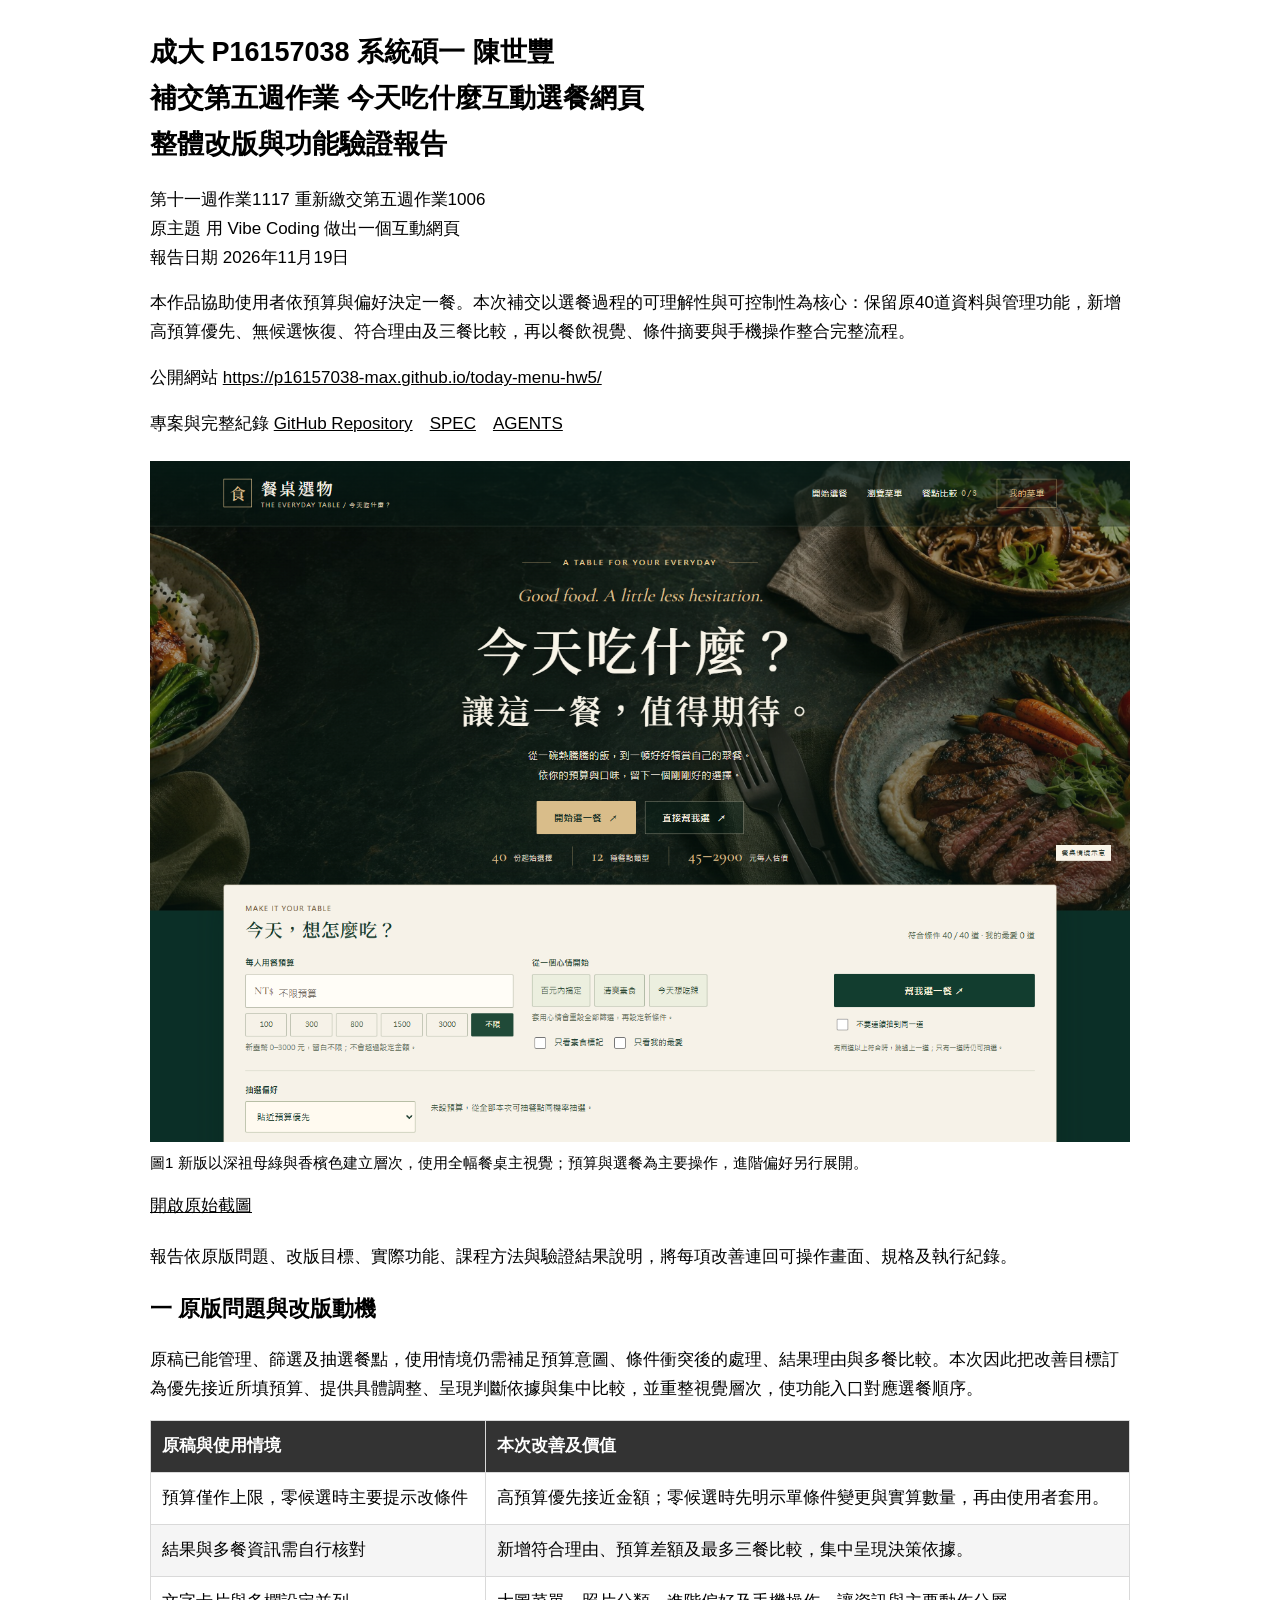
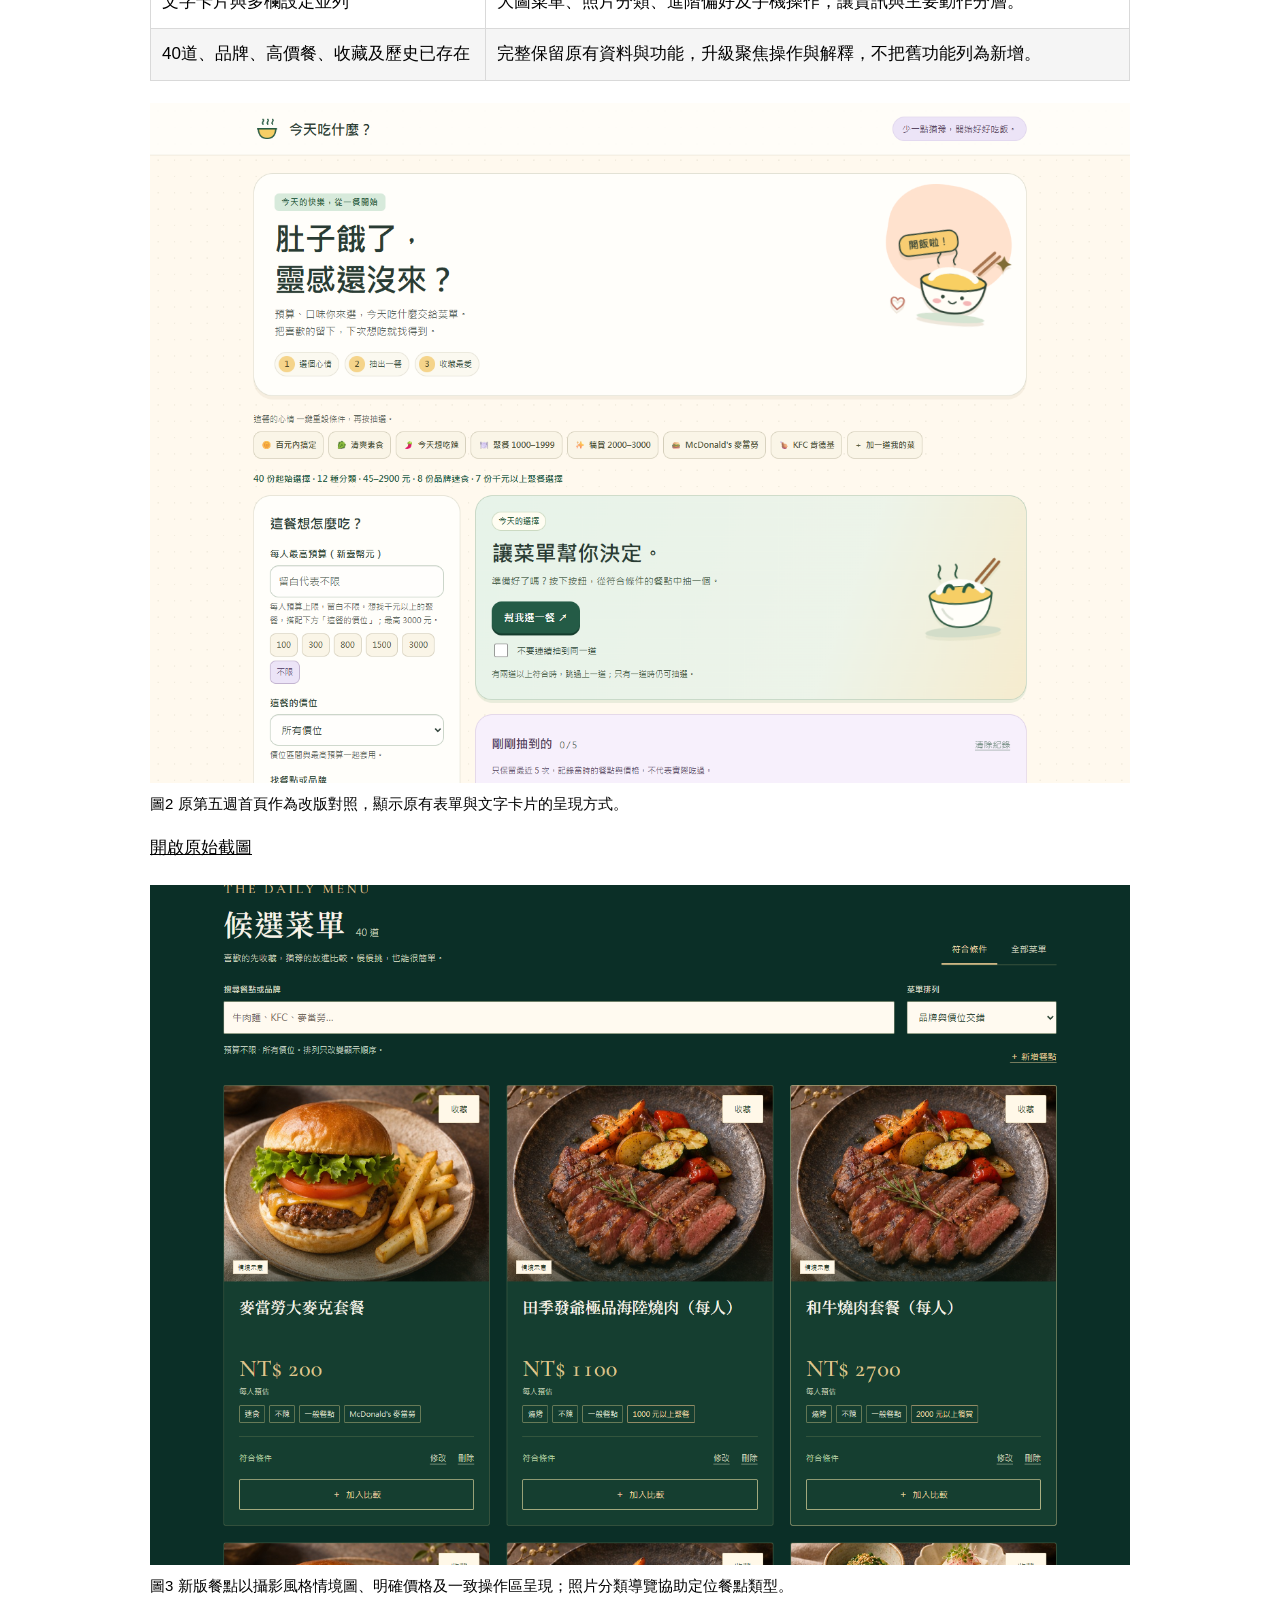
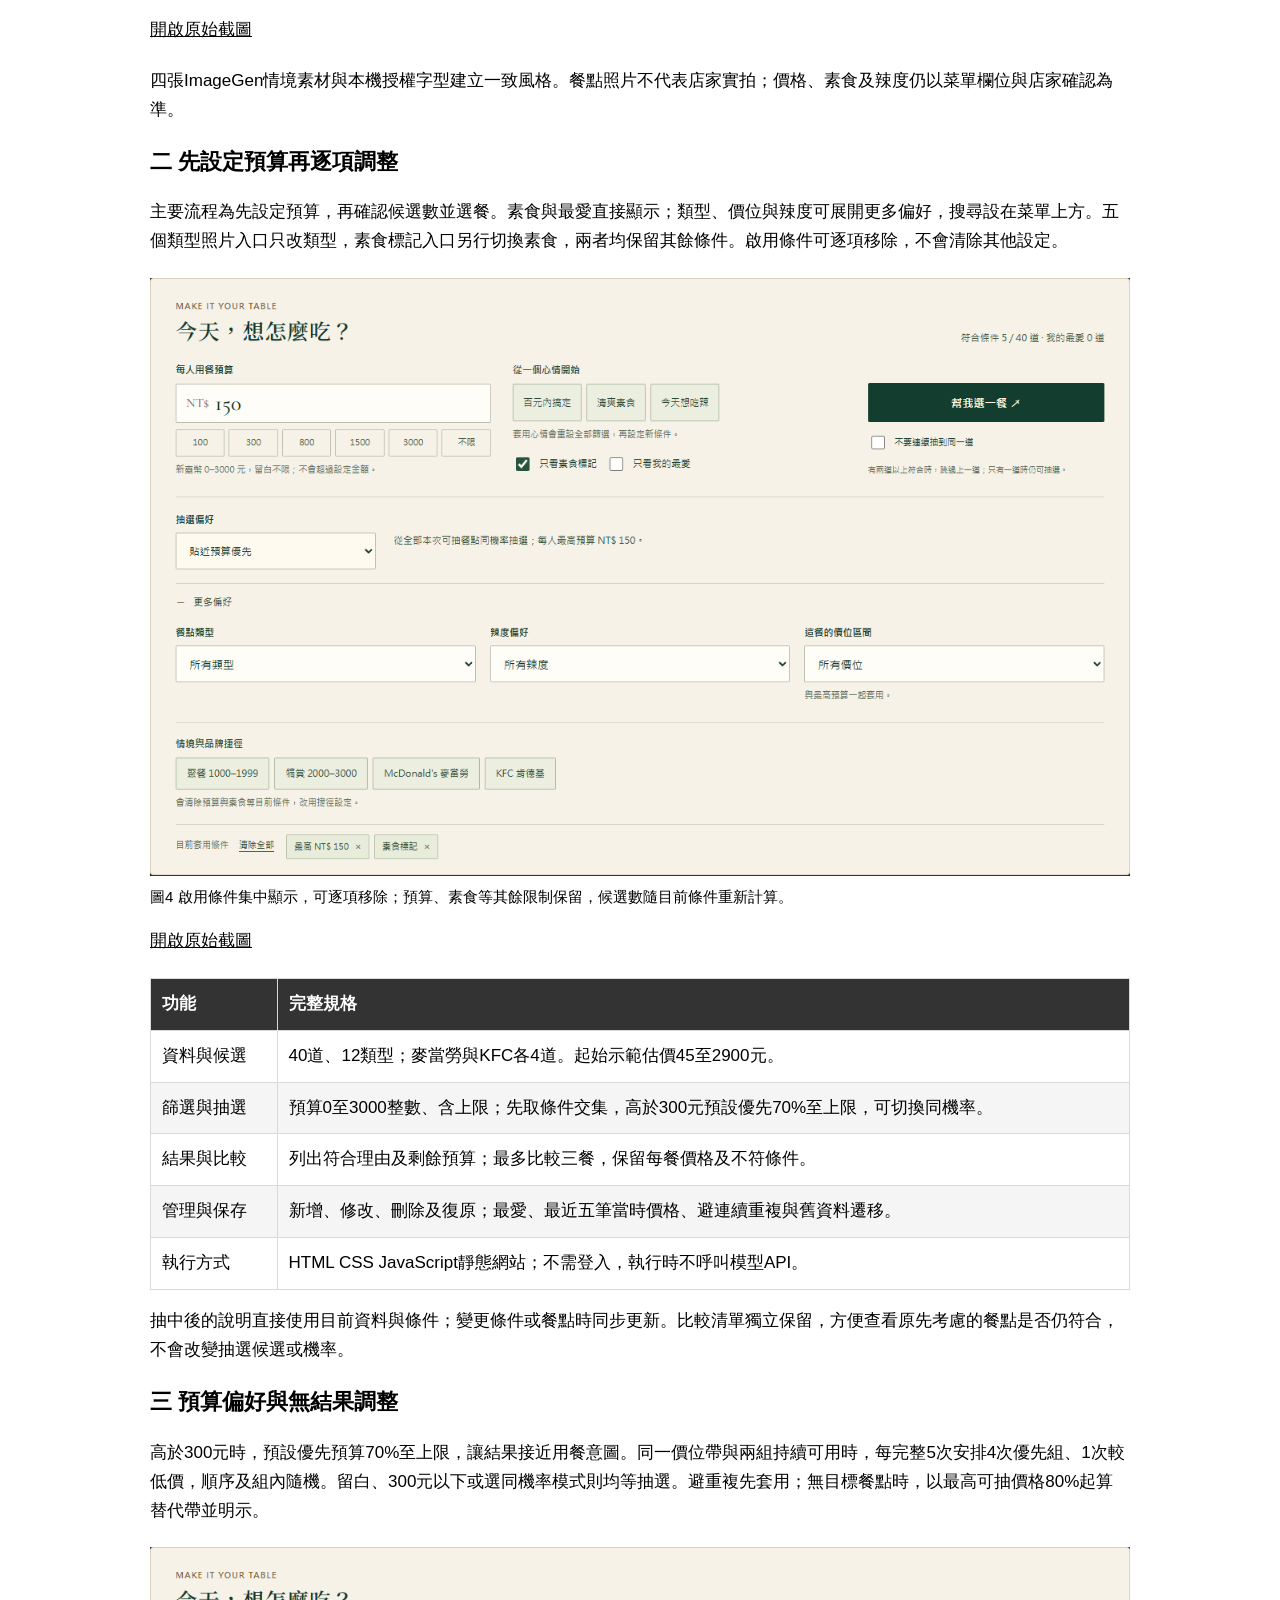
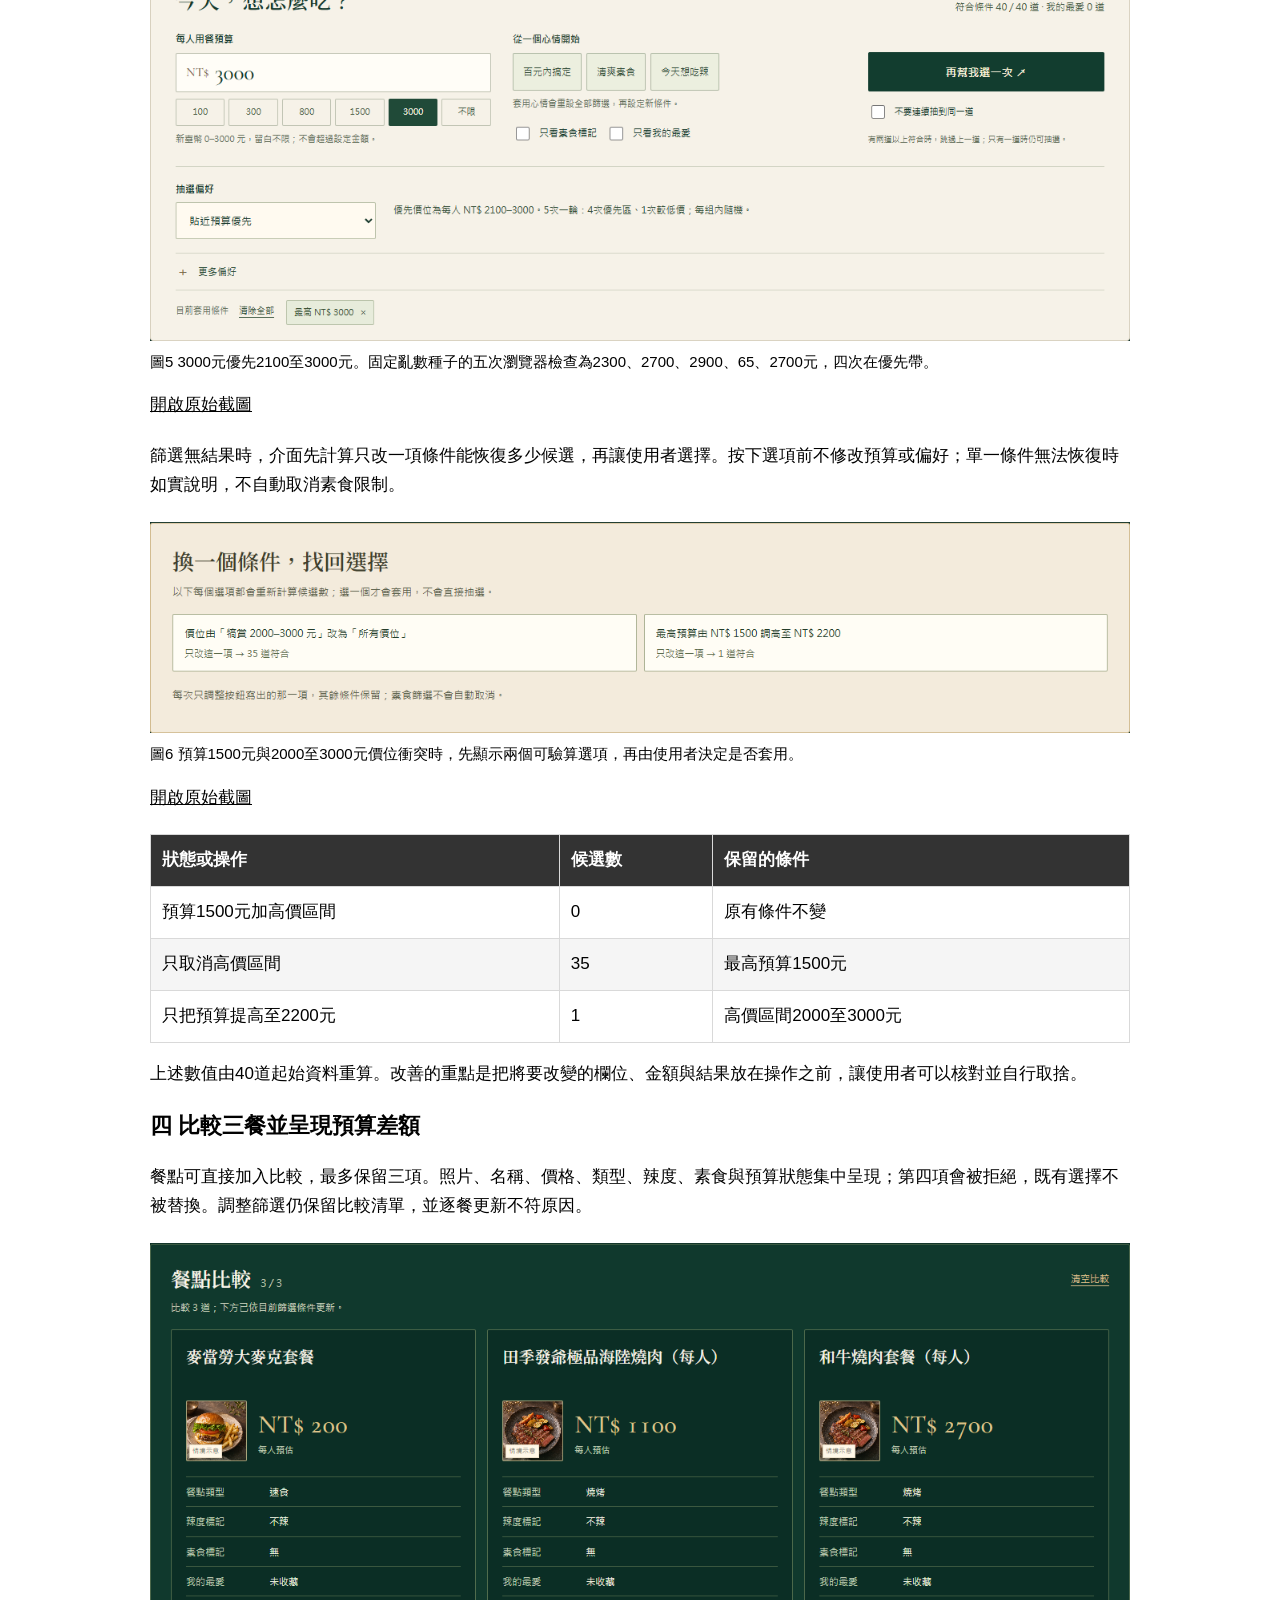
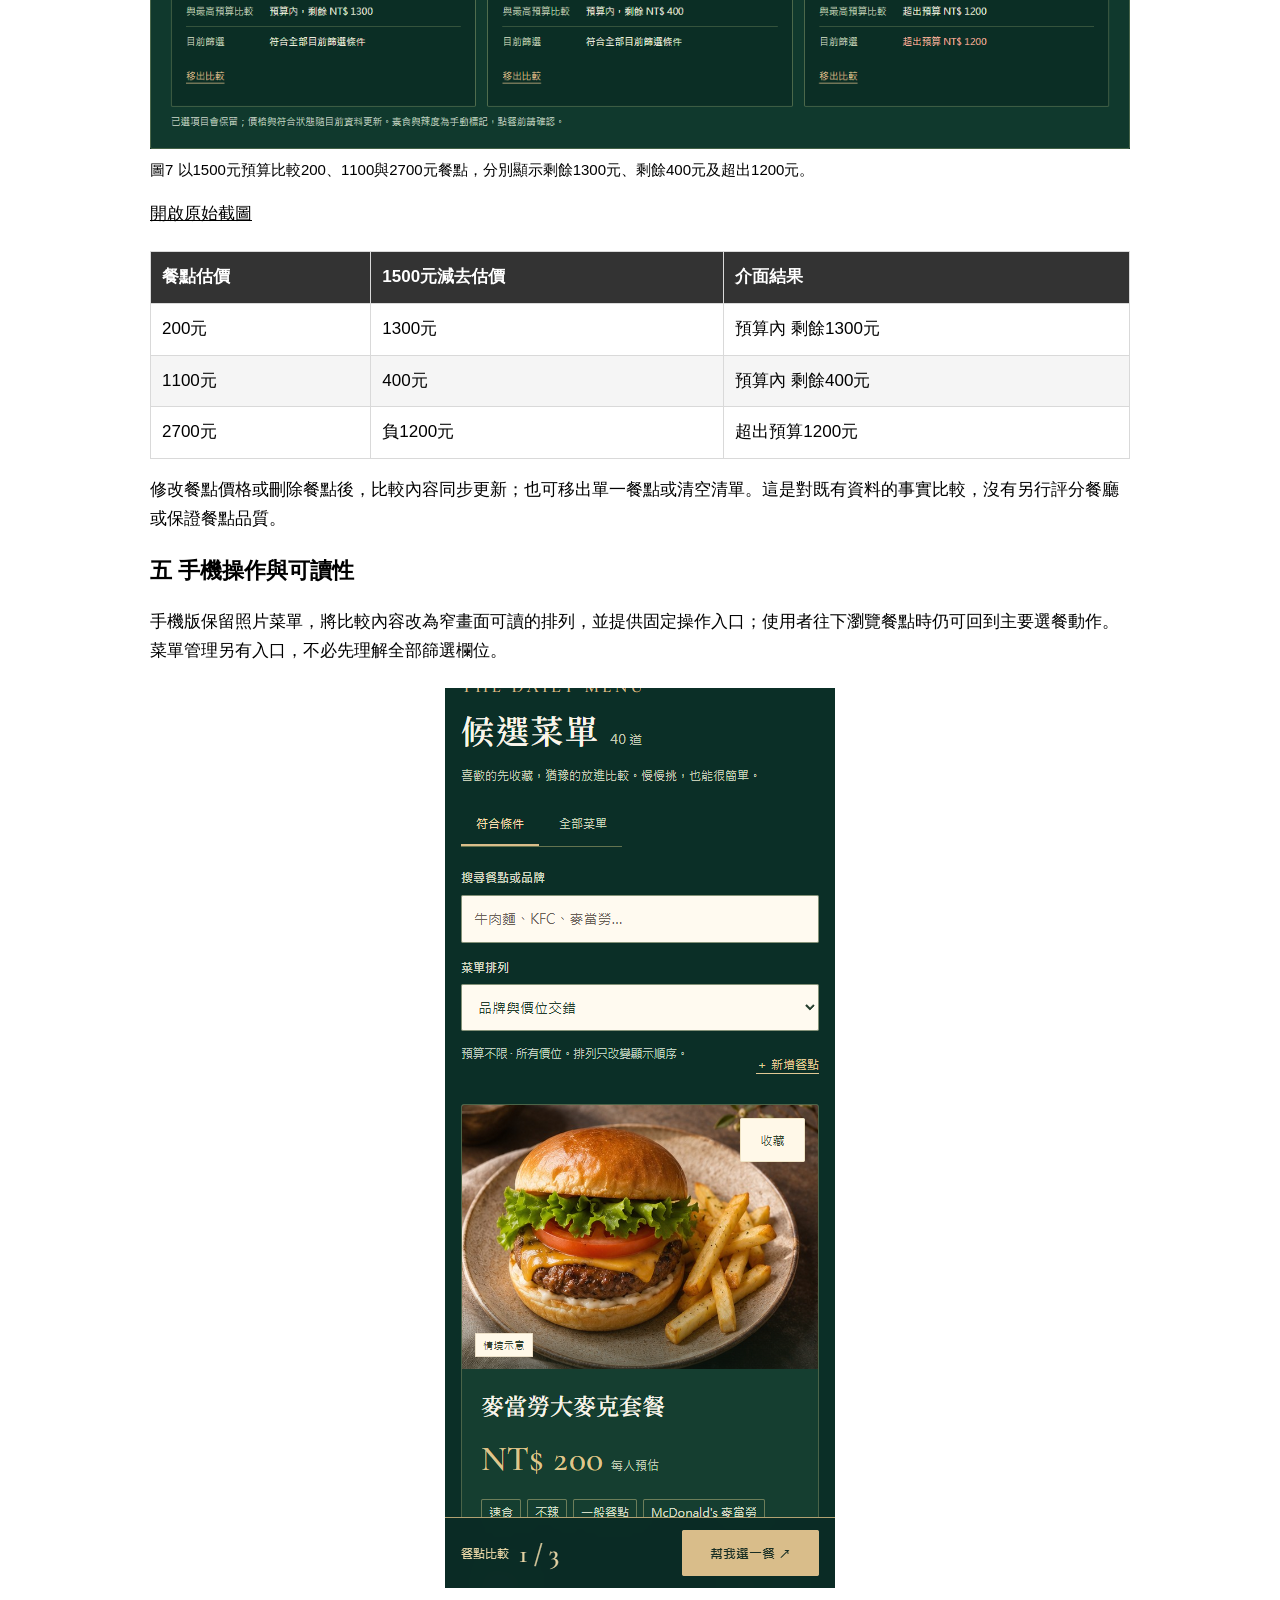
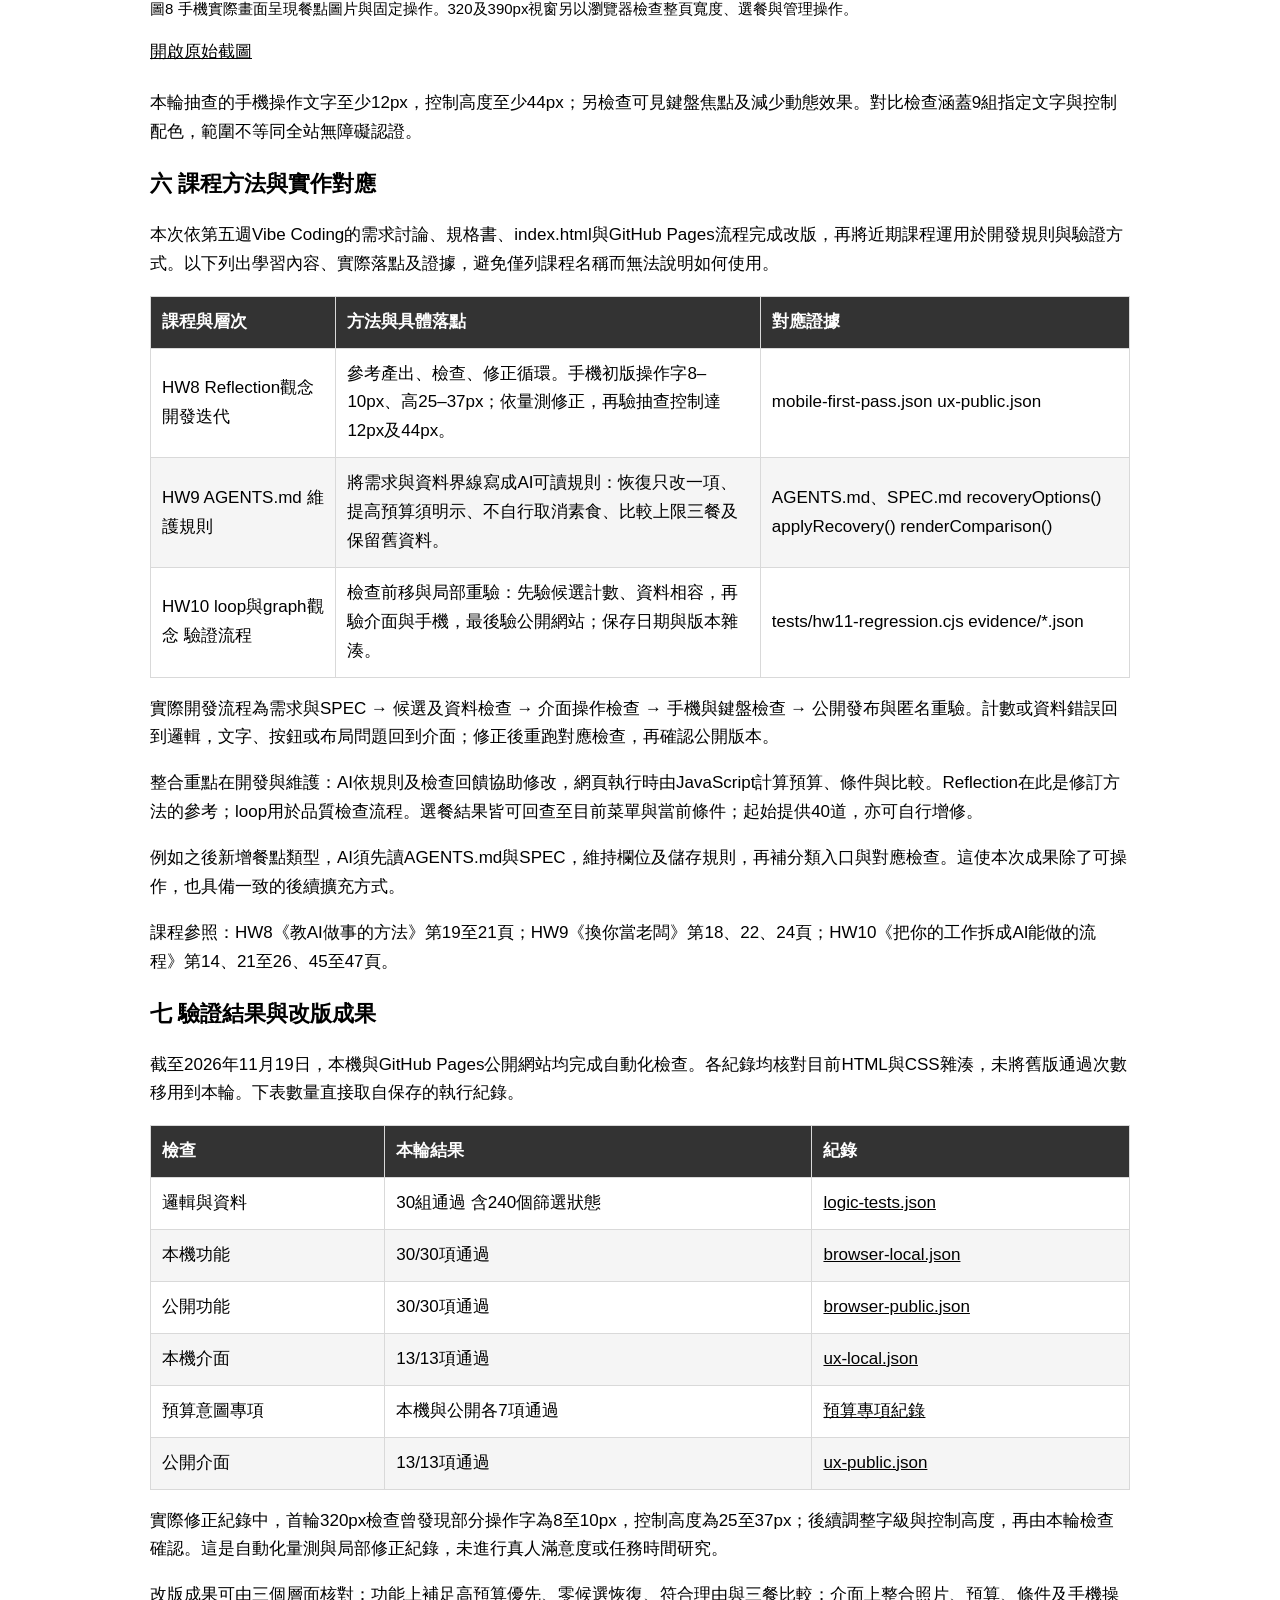
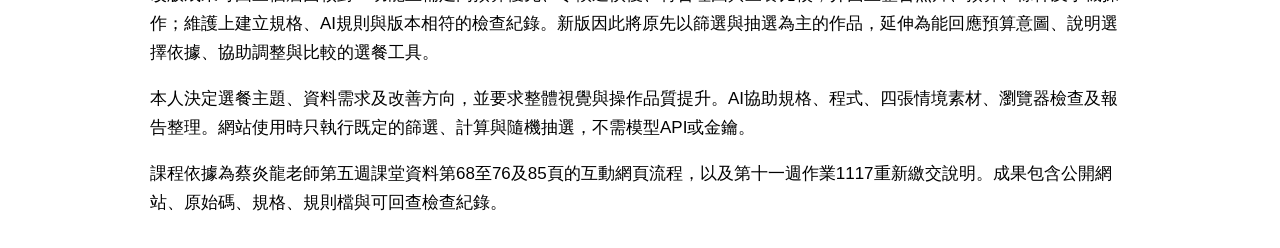
==== commit 5d49c159: "Document and verify budget-priority selection and updated submission" ====
--- a/submission/index.html
+++ b/submission/index.html
@@ -1,34 +1,36 @@
 <!doctype html><html lang="zh-Hant"><head><meta charset="utf-8"><title>今天吃什麼互動選餐網頁整體改版與功能驗證報告</title><style>body{font:17px/1.7 "Microsoft JhengHei",sans-serif;max-width:980px;margin:30px auto;padding:0 20px;color:#000}h1{font-size:27px}h2{font-size:22px}a{color:#000;overflow-wrap:anywhere}table{border-collapse:collapse;width:100%;margin:16px 0}td,th{border:1px solid #d9d9d9;padding:11px;text-align:left}th{background:#333;color:white}tbody tr:nth-child(even){background:#f5f5f5}figure{margin:22px 0}img{display:block;margin:auto}figcaption{margin-top:8px;font-size:15px}</style></head><body><h1>成大 P16157038 系統碩一 陳世豐<br>補交第五週作業 今天吃什麼互動選餐網頁<br>整體改版與功能驗證報告</h1>
 <p>第十一週作業1117 重新繳交第五週作業1006<br>原主題 用 Vibe Coding 做出一個互動網頁<br>報告日期 2026年11月19日</p>
-<p>本作品協助使用者依預算與偏好決定一餐。本次補交以選餐過程的可理解性與可控制性為核心：保留原40道資料與管理功能，新增無候選恢復、符合理由及三餐比較，再以餐飲視覺、條件摘要與手機操作整合完整流程。</p>
+<p>本作品協助使用者依預算與偏好決定一餐。本次補交以選餐過程的可理解性與可控制性為核心：保留原40道資料與管理功能，新增高預算優先、無候選恢復、符合理由及三餐比較，再以餐飲視覺、條件摘要與手機操作整合完整流程。</p>
 <p>公開網站 <a href="https://p16157038-max.github.io/today-menu-hw5/">https://p16157038-max.github.io/today-menu-hw5/</a></p>
 <p>專案與完整紀錄 <a href="https://github.com/p16157038-max/today-menu-hw5">GitHub Repository</a>　<a href="https://github.com/p16157038-max/today-menu-hw5/blob/main/SPEC.md">SPEC</a>　<a href="https://github.com/p16157038-max/today-menu-hw5/blob/main/AGENTS.md">AGENTS</a></p>
 <figure><img src="https://p16157038-max.github.io/today-menu-hw5/screenshots/luxury/01_%E6%95%B4%E9%AB%94%E6%96%B0%E7%89%88%E9%A6%96%E9%A0%81.png" alt="圖1 新版以深祖母綠與香檳色建立層次，使用全幅餐桌主視覺；預算與選餐為主要操作，進階偏好另行展開。" style="max-width:100%;height:auto"><figcaption>圖1 新版以深祖母綠與香檳色建立層次，使用全幅餐桌主視覺；預算與選餐為主要操作，進階偏好另行展開。</figcaption><p><a href="https://p16157038-max.github.io/today-menu-hw5/screenshots/luxury/01_%E6%95%B4%E9%AB%94%E6%96%B0%E7%89%88%E9%A6%96%E9%A0%81.png">開啟原始截圖</a></p></figure>
 <p>報告依原版問題、改版目標、實際功能、課程方法與驗證結果說明，將每項改善連回可操作畫面、規格及執行紀錄。</p>
 <h2>一 原版問題與改版動機</h2>
-<p>原稿已能管理、篩選及抽選餐點，使用情境仍有三個未充分說明的環節：條件衝突後如何繼續、抽中結果為何符合，以及多個選項如何比較。本次因此把改善目標訂為提供具體調整、呈現判斷依據與集中比較，並重整視覺層次，使功能入口對應選餐順序。</p>
-<table><thead><tr><th>原稿與使用情境</th><th>本次改善及價值</th></tr></thead><tbody><tr><td>零候選時主要提示改條件</td><td>新增可驗算的單條件恢復，先知改哪項、得幾道，再決定是否套用。</td></tr><tr><td>結果與多餐資訊需自行核對</td><td>新增符合理由、預算差額及最多三餐比較，集中呈現決策依據。</td></tr><tr><td>文字卡片與多欄設定並列</td><td>大圖菜單、照片分類、進階偏好及手機操作，讓資訊與主要動作分層。</td></tr><tr><td>40道、品牌、高價餐、收藏及歷史已存在</td><td>完整保留原有資料與功能，升級聚焦操作與解釋，不把舊功能列為新增。</td></tr></tbody></table>
+<p>原稿已能管理、篩選及抽選餐點，使用情境仍需補足預算意圖、條件衝突後的處理、結果理由與多餐比較。本次因此把改善目標訂為優先接近所填預算、提供具體調整、呈現判斷依據與集中比較，並重整視覺層次，使功能入口對應選餐順序。</p>
+<table><thead><tr><th>原稿與使用情境</th><th>本次改善及價值</th></tr></thead><tbody><tr><td>預算僅作上限，零候選時主要提示改條件</td><td>高預算優先接近金額；零候選時先明示單條件變更與實算數量，再由使用者套用。</td></tr><tr><td>結果與多餐資訊需自行核對</td><td>新增符合理由、預算差額及最多三餐比較，集中呈現決策依據。</td></tr><tr><td>文字卡片與多欄設定並列</td><td>大圖菜單、照片分類、進階偏好及手機操作，讓資訊與主要動作分層。</td></tr><tr><td>40道、品牌、高價餐、收藏及歷史已存在</td><td>完整保留原有資料與功能，升級聚焦操作與解釋，不把舊功能列為新增。</td></tr></tbody></table>
 <figure><img src="https://p16157038-max.github.io/today-menu-hw5/screenshots/luxury/00_%E5%8E%9F%E7%AC%AC%E4%BA%94%E9%80%B1%E9%A6%96%E9%A0%81.png" alt="圖2 原第五週首頁作為改版對照，顯示原有表單與文字卡片的呈現方式。" style="max-width:100%;height:auto"><figcaption>圖2 原第五週首頁作為改版對照，顯示原有表單與文字卡片的呈現方式。</figcaption><p><a href="https://p16157038-max.github.io/today-menu-hw5/screenshots/luxury/00_%E5%8E%9F%E7%AC%AC%E4%BA%94%E9%80%B1%E9%A6%96%E9%A0%81.png">開啟原始截圖</a></p></figure>
 <figure><img src="https://p16157038-max.github.io/today-menu-hw5/screenshots/luxury/02_%E6%94%9D%E5%BD%B1%E5%BC%8F%E9%A4%90%E9%BB%9E%E8%8F%9C%E5%96%AE.png" alt="圖3 新版餐點以攝影風格情境圖、明確價格及一致操作區呈現；照片分類導覽協助定位餐點類型。" style="max-width:100%;height:auto"><figcaption>圖3 新版餐點以攝影風格情境圖、明確價格及一致操作區呈現；照片分類導覽協助定位餐點類型。</figcaption><p><a href="https://p16157038-max.github.io/today-menu-hw5/screenshots/luxury/02_%E6%94%9D%E5%BD%B1%E5%BC%8F%E9%A4%90%E9%BB%9E%E8%8F%9C%E5%96%AE.png">開啟原始截圖</a></p></figure>
 <p>四張ImageGen情境素材與本機授權字型建立一致風格。餐點照片不代表店家實拍；價格、素食及辣度仍以菜單欄位與店家確認為準。</p>
 <h2>二 先設定預算再逐項調整</h2>
 <p>主要流程為先設定預算，再確認候選數並選餐。素食與最愛直接顯示；類型、價位與辣度可展開更多偏好，搜尋設在菜單上方。五個類型照片入口只改類型，素食標記入口另行切換素食，兩者均保留其餘條件。啟用條件可逐項移除，不會清除其他設定。</p>
 <figure><img src="https://p16157038-max.github.io/today-menu-hw5/screenshots/luxury/03_%E6%A2%9D%E4%BB%B6%E6%91%98%E8%A6%81%E8%88%87%E9%80%90%E9%A0%85%E8%AA%BF%E6%95%B4.png" alt="圖4 啟用條件集中顯示，可逐項移除；預算、素食等其餘限制保留，候選數隨目前條件重新計算。" style="max-width:100%;height:auto"><figcaption>圖4 啟用條件集中顯示，可逐項移除；預算、素食等其餘限制保留，候選數隨目前條件重新計算。</figcaption><p><a href="https://p16157038-max.github.io/today-menu-hw5/screenshots/luxury/03_%E6%A2%9D%E4%BB%B6%E6%91%98%E8%A6%81%E8%88%87%E9%80%90%E9%A0%85%E8%AA%BF%E6%95%B4.png">開啟原始截圖</a></p></figure>
-<table><thead><tr><th>功能</th><th>完整規格</th></tr></thead><tbody><tr><td>資料與候選</td><td>40道、12類型；麥當勞與KFC各4道。起始示範估價45至2900元。</td></tr><tr><td>篩選與抽選</td><td>預算0至3000整數，留白不限且含上限；與其他條件取交集，從全部候選抽選。</td></tr><tr><td>結果與比較</td><td>列出符合理由及剩餘預算；最多比較三餐，保留每餐價格及不符條件。</td></tr><tr><td>管理與保存</td><td>新增、修改、刪除及復原；最愛、最近五筆當時價格、避連續重複與舊資料遷移。</td></tr><tr><td>執行方式</td><td>HTML CSS JavaScript靜態網站；不需登入，執行時不呼叫模型API。</td></tr></tbody></table>
+<table><thead><tr><th>功能</th><th>完整規格</th></tr></thead><tbody><tr><td>資料與候選</td><td>40道、12類型；麥當勞與KFC各4道。起始示範估價45至2900元。</td></tr><tr><td>篩選與抽選</td><td>預算0至3000整數、含上限；先取條件交集，高於300元預設優先70%至上限，可切換同機率。</td></tr><tr><td>結果與比較</td><td>列出符合理由及剩餘預算；最多比較三餐，保留每餐價格及不符條件。</td></tr><tr><td>管理與保存</td><td>新增、修改、刪除及復原；最愛、最近五筆當時價格、避連續重複與舊資料遷移。</td></tr><tr><td>執行方式</td><td>HTML CSS JavaScript靜態網站；不需登入，執行時不呼叫模型API。</td></tr></tbody></table>
 <p>抽中後的說明直接使用目前資料與條件；變更條件或餐點時同步更新。比較清單獨立保留，方便查看原先考慮的餐點是否仍符合，不會改變抽選候選或機率。</p>
-<h2>三 沒有結果時明示調整內容</h2>
+<h2>三 預算偏好與無結果調整</h2>
+<p>高於300元時，預設優先預算70%至上限，讓結果接近用餐意圖。同一價位帶與兩組持續可用時，每完整5次安排4次優先組、1次較低價，順序及組內隨機。留白、300元以下或選同機率模式則均等抽選。避重複先套用；無目標餐點時，以最高可抽價格80%起算替代帶並明示。</p>
+<figure><img src="https://p16157038-max.github.io/today-menu-hw5/screenshots/luxury/07_%E9%AB%98%E9%A0%90%E7%AE%97%E5%84%AA%E5%85%88%E6%8A%BD%E9%81%B8.png" alt="圖5 3000元優先2100至3000元。固定亂數種子的五次瀏覽器檢查為2300、2700、2900、65、2700元，四次在優先帶。" style="max-width:100%;height:auto"><figcaption>圖5 3000元優先2100至3000元。固定亂數種子的五次瀏覽器檢查為2300、2700、2900、65、2700元，四次在優先帶。</figcaption><p><a href="https://p16157038-max.github.io/today-menu-hw5/screenshots/luxury/07_%E9%AB%98%E9%A0%90%E7%AE%97%E5%84%AA%E5%85%88%E6%8A%BD%E9%81%B8.png">開啟原始截圖</a></p></figure>
 <p>篩選無結果時，介面先計算只改一項條件能恢復多少候選，再讓使用者選擇。按下選項前不修改預算或偏好；單一條件無法恢復時如實說明，不自動取消素食限制。</p>
-<figure><img src="https://p16157038-max.github.io/today-menu-hw5/screenshots/luxury/04_%E7%84%A1%E7%B5%90%E6%9E%9C%E7%9A%84%E6%98%8E%E7%A2%BA%E6%81%A2%E5%BE%A9.png" alt="圖5 預算1500元與2000至3000元價位衝突時，先顯示兩個可驗算選項，再由使用者決定是否套用。" style="max-width:100%;height:auto"><figcaption>圖5 預算1500元與2000至3000元價位衝突時，先顯示兩個可驗算選項，再由使用者決定是否套用。</figcaption><p><a href="https://p16157038-max.github.io/today-menu-hw5/screenshots/luxury/04_%E7%84%A1%E7%B5%90%E6%9E%9C%E7%9A%84%E6%98%8E%E7%A2%BA%E6%81%A2%E5%BE%A9.png">開啟原始截圖</a></p></figure>
+<figure><img src="https://p16157038-max.github.io/today-menu-hw5/screenshots/luxury/04_%E7%84%A1%E7%B5%90%E6%9E%9C%E7%9A%84%E6%98%8E%E7%A2%BA%E6%81%A2%E5%BE%A9.png" alt="圖6 預算1500元與2000至3000元價位衝突時，先顯示兩個可驗算選項，再由使用者決定是否套用。" style="max-width:100%;height:auto"><figcaption>圖6 預算1500元與2000至3000元價位衝突時，先顯示兩個可驗算選項，再由使用者決定是否套用。</figcaption><p><a href="https://p16157038-max.github.io/today-menu-hw5/screenshots/luxury/04_%E7%84%A1%E7%B5%90%E6%9E%9C%E7%9A%84%E6%98%8E%E7%A2%BA%E6%81%A2%E5%BE%A9.png">開啟原始截圖</a></p></figure>
 <table><thead><tr><th>狀態或操作</th><th>候選數</th><th>保留的條件</th></tr></thead><tbody><tr><td>預算1500元加高價區間</td><td>0</td><td>原有條件不變</td></tr><tr><td>只取消高價區間</td><td>35</td><td>最高預算1500元</td></tr><tr><td>只把預算提高至2200元</td><td>1</td><td>高價區間2000至3000元</td></tr></tbody></table>
 <p>上述數值由40道起始資料重算。改善的重點是把將要改變的欄位、金額與結果放在操作之前，讓使用者可以核對並自行取捨。</p>
 <h2>四 比較三餐並呈現預算差額</h2>
 <p>餐點可直接加入比較，最多保留三項。照片、名稱、價格、類型、辣度、素食與預算狀態集中呈現；第四項會被拒絕，既有選擇不被替換。調整篩選仍保留比較清單，並逐餐更新不符原因。</p>
-<figure><img src="https://p16157038-max.github.io/today-menu-hw5/screenshots/luxury/05_%E4%B8%89%E9%A4%90%E7%85%A7%E7%89%87%E8%88%87%E9%A0%90%E7%AE%97%E6%AF%94%E8%BC%83.png" alt="圖6 以1500元預算比較200、1100與2700元餐點，分別顯示剩餘1300元、剩餘400元及超出1200元。" style="max-width:100%;height:auto"><figcaption>圖6 以1500元預算比較200、1100與2700元餐點，分別顯示剩餘1300元、剩餘400元及超出1200元。</figcaption><p><a href="https://p16157038-max.github.io/today-menu-hw5/screenshots/luxury/05_%E4%B8%89%E9%A4%90%E7%85%A7%E7%89%87%E8%88%87%E9%A0%90%E7%AE%97%E6%AF%94%E8%BC%83.png">開啟原始截圖</a></p></figure>
+<figure><img src="https://p16157038-max.github.io/today-menu-hw5/screenshots/luxury/05_%E4%B8%89%E9%A4%90%E7%85%A7%E7%89%87%E8%88%87%E9%A0%90%E7%AE%97%E6%AF%94%E8%BC%83.png" alt="圖7 以1500元預算比較200、1100與2700元餐點，分別顯示剩餘1300元、剩餘400元及超出1200元。" style="max-width:100%;height:auto"><figcaption>圖7 以1500元預算比較200、1100與2700元餐點，分別顯示剩餘1300元、剩餘400元及超出1200元。</figcaption><p><a href="https://p16157038-max.github.io/today-menu-hw5/screenshots/luxury/05_%E4%B8%89%E9%A4%90%E7%85%A7%E7%89%87%E8%88%87%E9%A0%90%E7%AE%97%E6%AF%94%E8%BC%83.png">開啟原始截圖</a></p></figure>
 <table><thead><tr><th>餐點估價</th><th>1500元減去估價</th><th>介面結果</th></tr></thead><tbody><tr><td>200元</td><td>1300元</td><td>預算內 剩餘1300元</td></tr><tr><td>1100元</td><td>400元</td><td>預算內 剩餘400元</td></tr><tr><td>2700元</td><td>負1200元</td><td>超出預算1200元</td></tr></tbody></table>
 <p>修改餐點價格或刪除餐點後，比較內容同步更新；也可移出單一餐點或清空清單。這是對既有資料的事實比較，沒有另行評分餐廳或保證餐點品質。</p>
 <h2>五 手機操作與可讀性</h2>
 <p>手機版保留照片菜單，將比較內容改為窄畫面可讀的排列，並提供固定操作入口；使用者往下瀏覽餐點時仍可回到主要選餐動作。菜單管理另有入口，不必先理解全部篩選欄位。</p>
-<figure><img src="https://p16157038-max.github.io/today-menu-hw5/screenshots/luxury/06_%E6%89%8B%E6%A9%9F%E9%A4%90%E9%BB%9E%E8%88%87%E5%9B%BA%E5%AE%9A%E6%93%8D%E4%BD%9C.png" alt="圖7 手機實際畫面呈現餐點圖片與固定操作。320及390px視窗另以瀏覽器檢查整頁寬度、選餐與管理操作。" style="max-width:100%;height:auto"><figcaption>圖7 手機實際畫面呈現餐點圖片與固定操作。320及390px視窗另以瀏覽器檢查整頁寬度、選餐與管理操作。</figcaption><p><a href="https://p16157038-max.github.io/today-menu-hw5/screenshots/luxury/06_%E6%89%8B%E6%A9%9F%E9%A4%90%E9%BB%9E%E8%88%87%E5%9B%BA%E5%AE%9A%E6%93%8D%E4%BD%9C.png">開啟原始截圖</a></p></figure>
+<figure><img src="https://p16157038-max.github.io/today-menu-hw5/screenshots/luxury/06_%E6%89%8B%E6%A9%9F%E9%A4%90%E9%BB%9E%E8%88%87%E5%9B%BA%E5%AE%9A%E6%93%8D%E4%BD%9C.png" alt="圖8 手機實際畫面呈現餐點圖片與固定操作。320及390px視窗另以瀏覽器檢查整頁寬度、選餐與管理操作。" style="max-width:100%;height:auto"><figcaption>圖8 手機實際畫面呈現餐點圖片與固定操作。320及390px視窗另以瀏覽器檢查整頁寬度、選餐與管理操作。</figcaption><p><a href="https://p16157038-max.github.io/today-menu-hw5/screenshots/luxury/06_%E6%89%8B%E6%A9%9F%E9%A4%90%E9%BB%9E%E8%88%87%E5%9B%BA%E5%AE%9A%E6%93%8D%E4%BD%9C.png">開啟原始截圖</a></p></figure>
 <p>本輪抽查的手機操作文字至少12px，控制高度至少44px；另檢查可見鍵盤焦點及減少動態效果。對比檢查涵蓋9組指定文字與控制配色，範圍不等同全站無障礙認證。</p>
 <h2>六 課程方法與實作對應</h2>
 <p>本次依第五週Vibe Coding的需求討論、規格書、index.html與GitHub Pages流程完成改版，再將近期課程運用於開發規則與驗證方式。以下列出學習內容、實際落點及證據，避免僅列課程名稱而無法說明如何使用。</p>
@@ -47,8 +49,8 @@
 <p>課程參照：HW8《教AI做事的方法》第19至21頁；HW9《換你當老闆》第18、22、24頁；HW10《把你的工作拆成AI能做的流程》第14、21至26、45至47頁。</p>
 <h2>七 驗證結果與改版成果</h2>
 <p>截至2026年11月19日，本機與GitHub Pages公開網站均完成自動化檢查。各紀錄均核對目前HTML與CSS雜湊，未將舊版通過次數移用到本輪。下表數量直接取自保存的執行紀錄。</p>
-<table><thead><tr><th>檢查</th><th>本輪結果</th><th>紀錄</th></tr></thead><tbody><tr><td>邏輯與資料</td><td>21組通過 含240個篩選狀態</td><td><a href="https://github.com/p16157038-max/today-menu-hw5/blob/main/evidence/logic-tests.json">logic-tests.json</a></td></tr><tr><td>本機功能</td><td>30/30項通過</td><td><a href="https://github.com/p16157038-max/today-menu-hw5/blob/main/evidence/browser-local.json">browser-local.json</a></td></tr><tr><td>公開功能</td><td>30/30項通過</td><td><a href="https://github.com/p16157038-max/today-menu-hw5/blob/main/evidence/browser-public.json">browser-public.json</a></td></tr><tr><td>本機介面</td><td>13/13項通過</td><td><a href="https://github.com/p16157038-max/today-menu-hw5/blob/main/evidence/ux-local.json">ux-local.json</a></td></tr><tr><td>公開介面</td><td>13/13項通過</td><td><a href="https://github.com/p16157038-max/today-menu-hw5/blob/main/evidence/ux-public.json">ux-public.json</a></td></tr></tbody></table>
+<table><thead><tr><th>檢查</th><th>本輪結果</th><th>紀錄</th></tr></thead><tbody><tr><td>邏輯與資料</td><td>30組通過 含240個篩選狀態</td><td><a href="https://github.com/p16157038-max/today-menu-hw5/blob/main/evidence/logic-tests.json">logic-tests.json</a></td></tr><tr><td>本機功能</td><td>30/30項通過</td><td><a href="https://github.com/p16157038-max/today-menu-hw5/blob/main/evidence/browser-local.json">browser-local.json</a></td></tr><tr><td>公開功能</td><td>30/30項通過</td><td><a href="https://github.com/p16157038-max/today-menu-hw5/blob/main/evidence/browser-public.json">browser-public.json</a></td></tr><tr><td>本機介面</td><td>13/13項通過</td><td><a href="https://github.com/p16157038-max/today-menu-hw5/blob/main/evidence/ux-local.json">ux-local.json</a></td></tr><tr><td>預算意圖專項</td><td>本機與公開各7項通過</td><td><a href="https://github.com/p16157038-max/today-menu-hw5/blob/main/evidence/budget-priority-public.json">預算專項紀錄</a></td></tr><tr><td>公開介面</td><td>13/13項通過</td><td><a href="https://github.com/p16157038-max/today-menu-hw5/blob/main/evidence/ux-public.json">ux-public.json</a></td></tr></tbody></table>
 <p>實際修正紀錄中，首輪320px檢查曾發現部分操作字為8至10px，控制高度為25至37px；後續調整字級與控制高度，再由本輪檢查確認。這是自動化量測與局部修正紀錄，未進行真人滿意度或任務時間研究。</p>
-<p>改版成果可由三個層面核對：功能上補足零候選恢復、符合理由與三餐比較；介面上整合照片、預算、條件及手機操作；維護上建立規格、AI規則與版本相符的檢查紀錄。新版因此將原先以篩選與抽選為主的作品，延伸為能說明選擇依據、協助調整與比較的選餐工具。</p>
+<p>改版成果可由三個層面核對：功能上補足高預算優先、零候選恢復、符合理由與三餐比較；介面上整合照片、預算、條件及手機操作；維護上建立規格、AI規則與版本相符的檢查紀錄。新版因此將原先以篩選與抽選為主的作品，延伸為能回應預算意圖、說明選擇依據、協助調整與比較的選餐工具。</p>
 <p>本人決定選餐主題、資料需求及改善方向，並要求整體視覺與操作品質提升。AI協助規格、程式、四張情境素材、瀏覽器檢查及報告整理。網站使用時只執行既定的篩選、計算與隨機抽選，不需模型API或金鑰。</p>
 <p>課程依據為蔡炎龍老師第五週課堂資料第68至76及85頁的互動網頁流程，以及第十一週作業1117重新繳交說明。成果包含公開網站、原始碼、規格、規則檔與可回查檢查紀錄。</p></body></html>
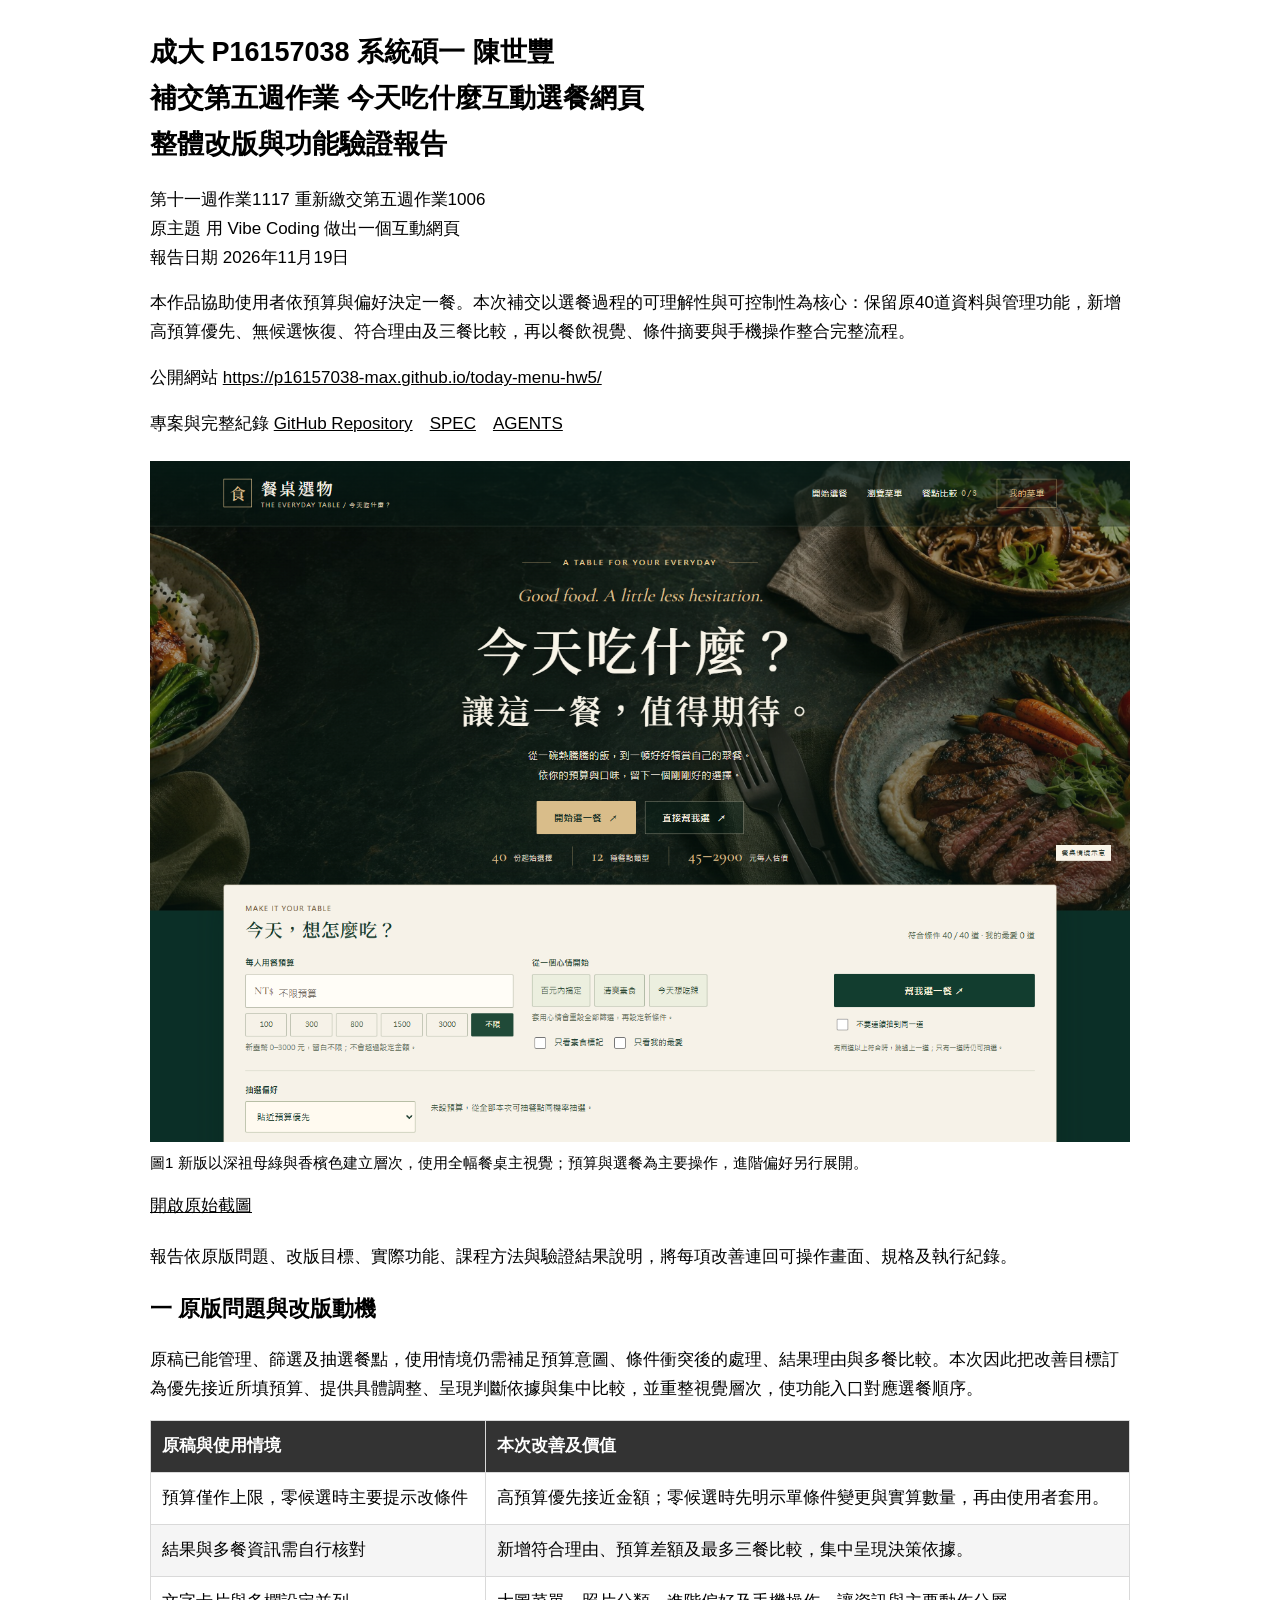
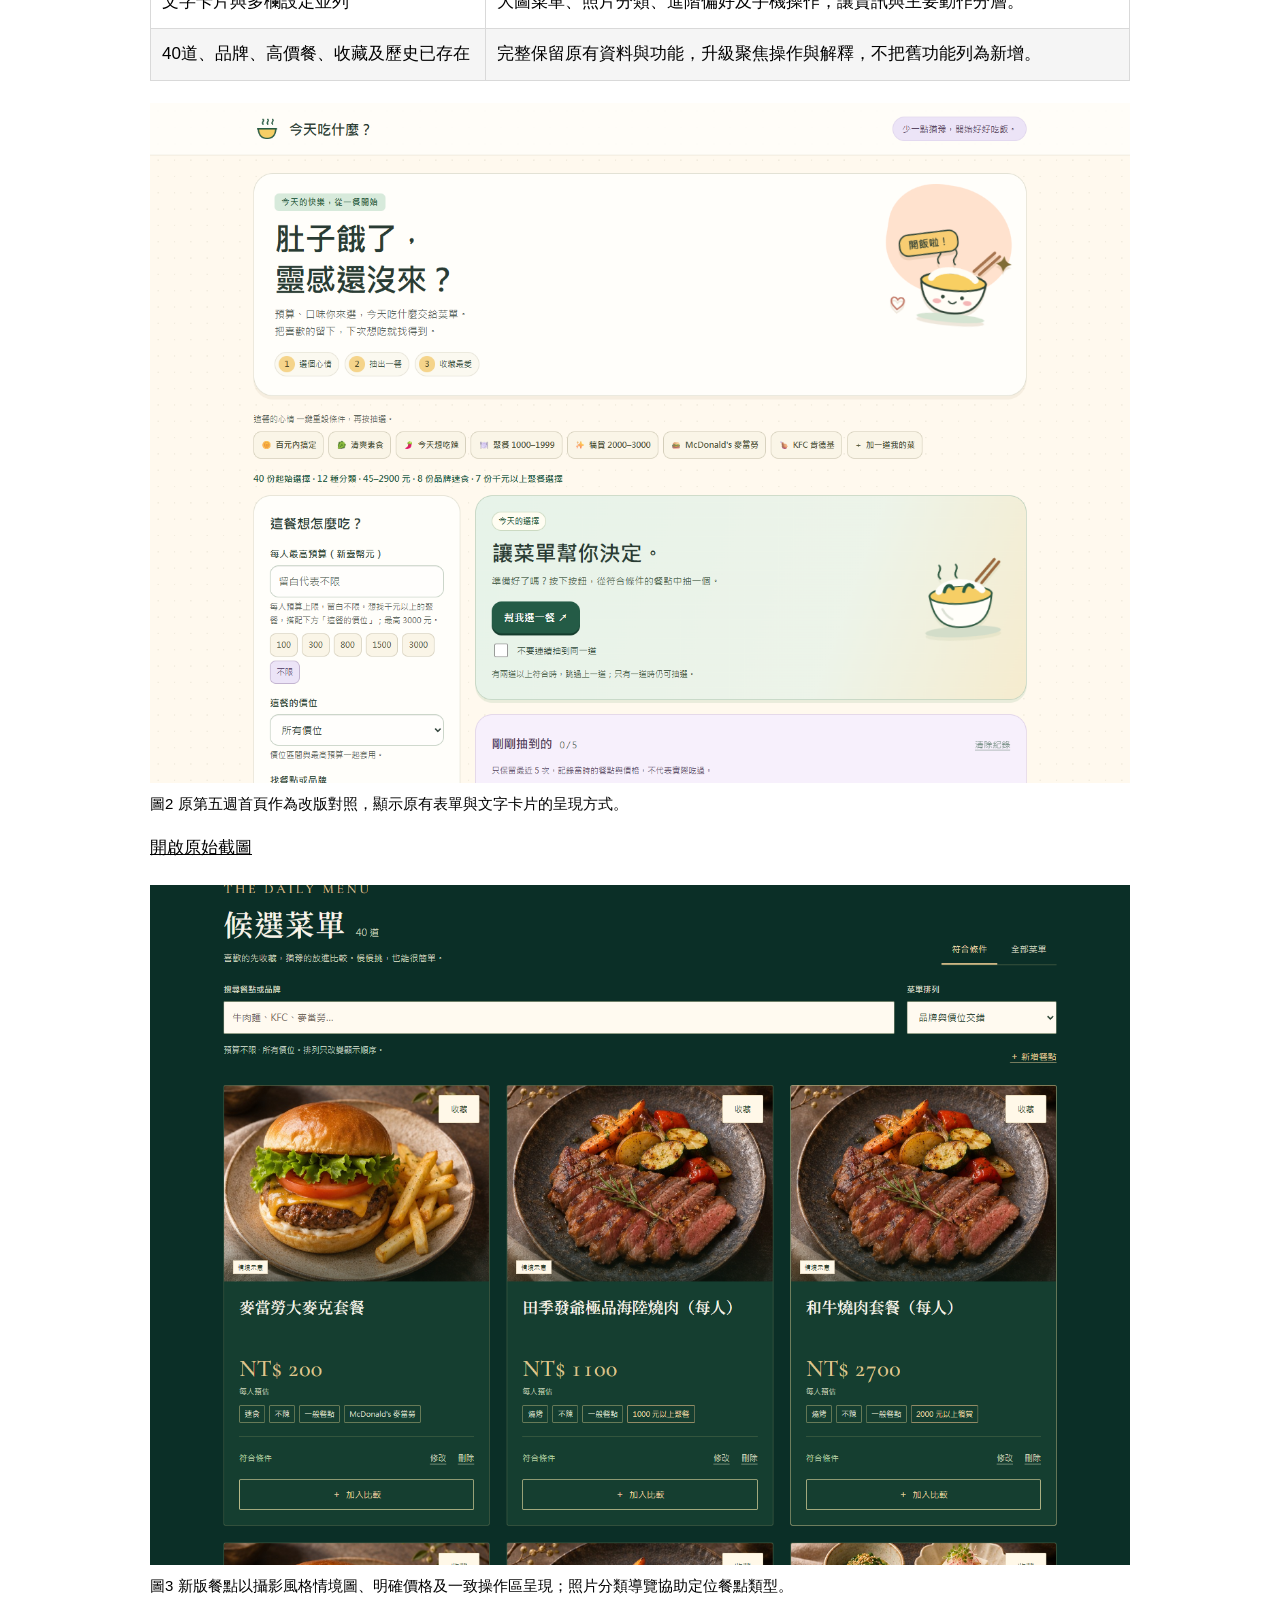
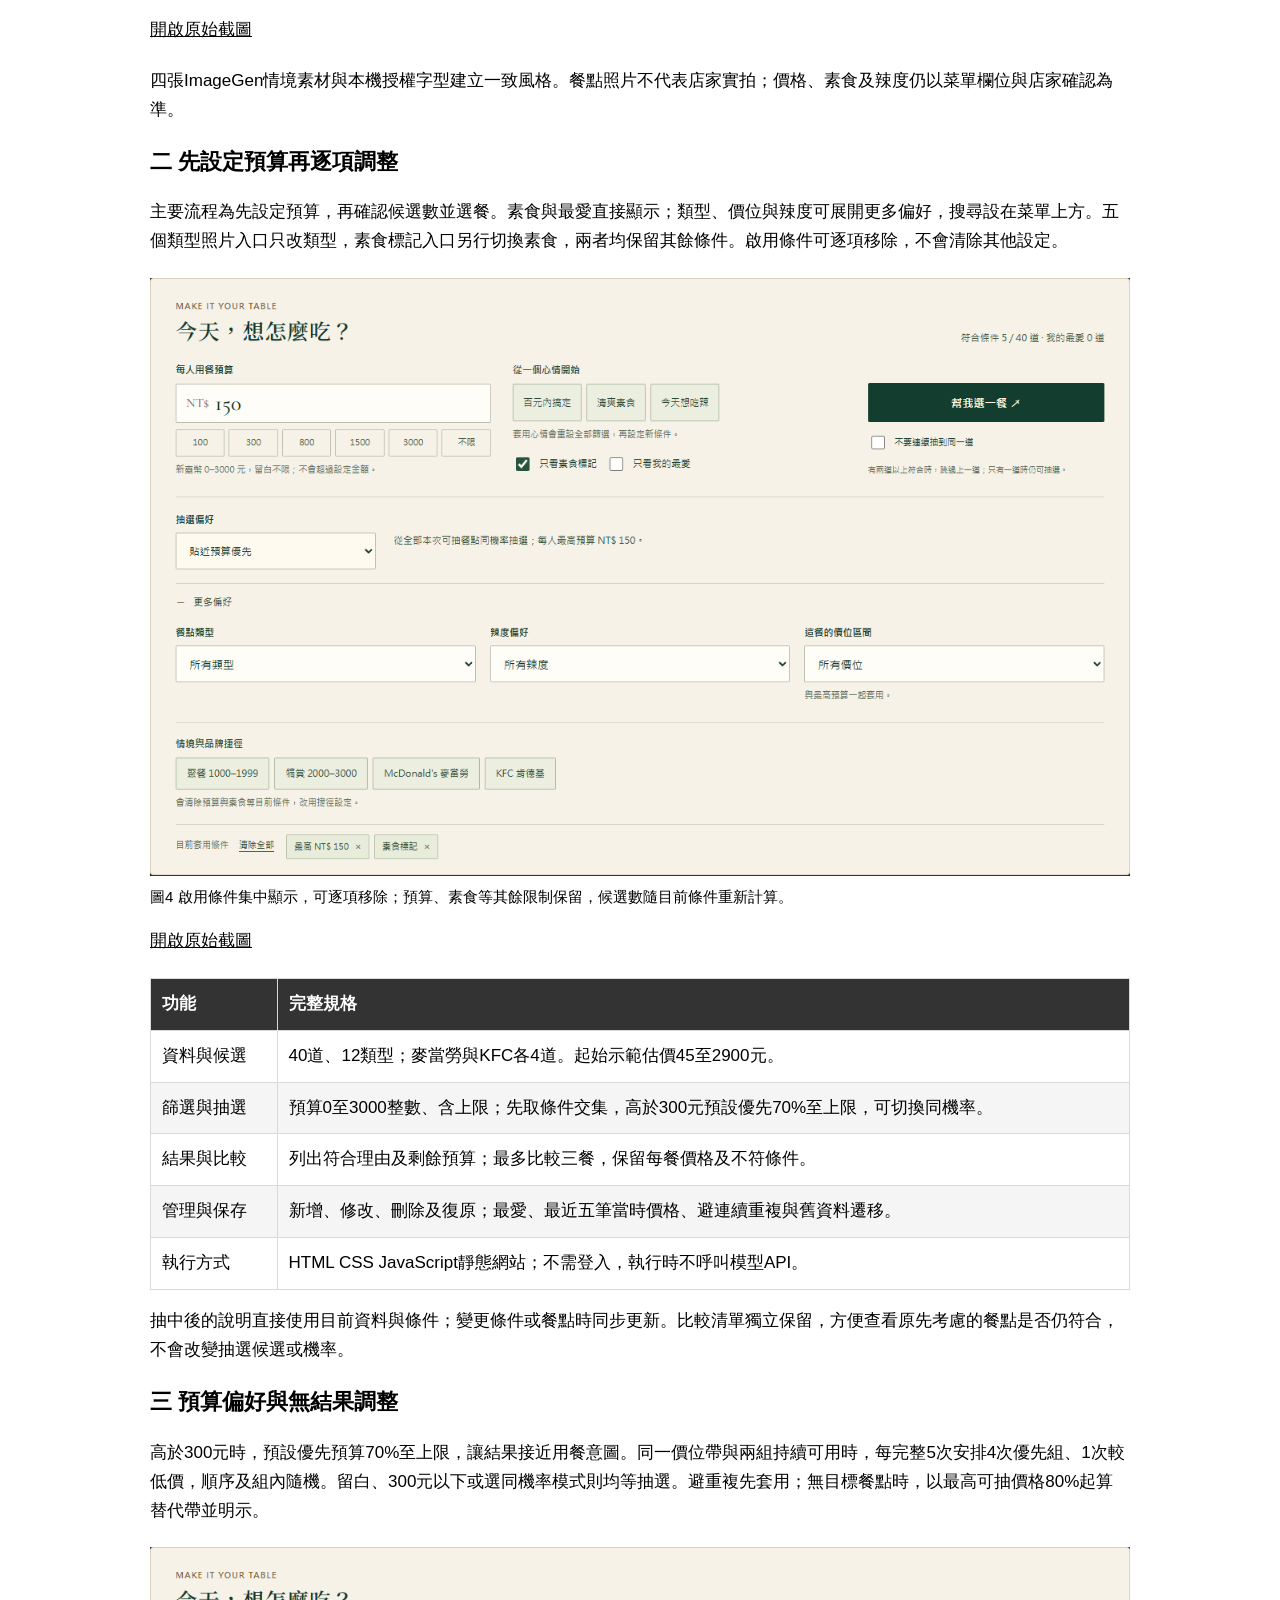
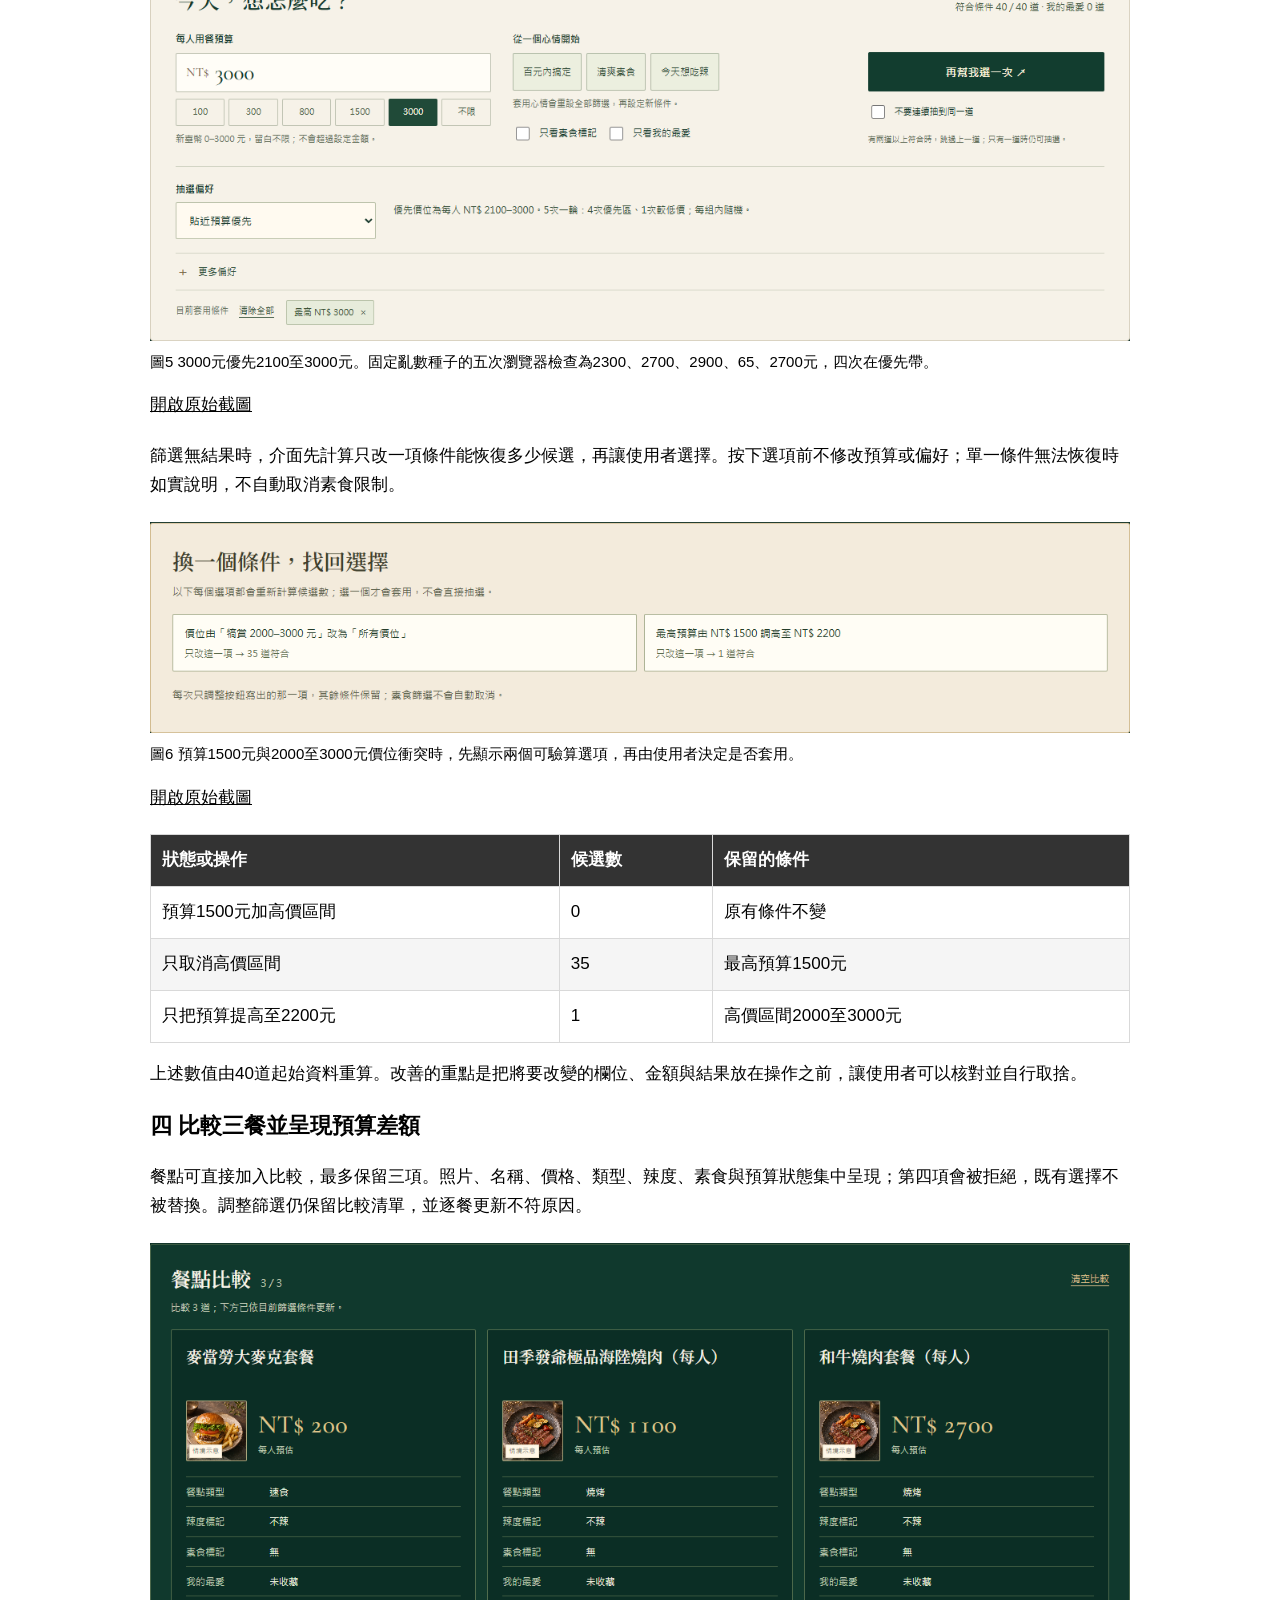
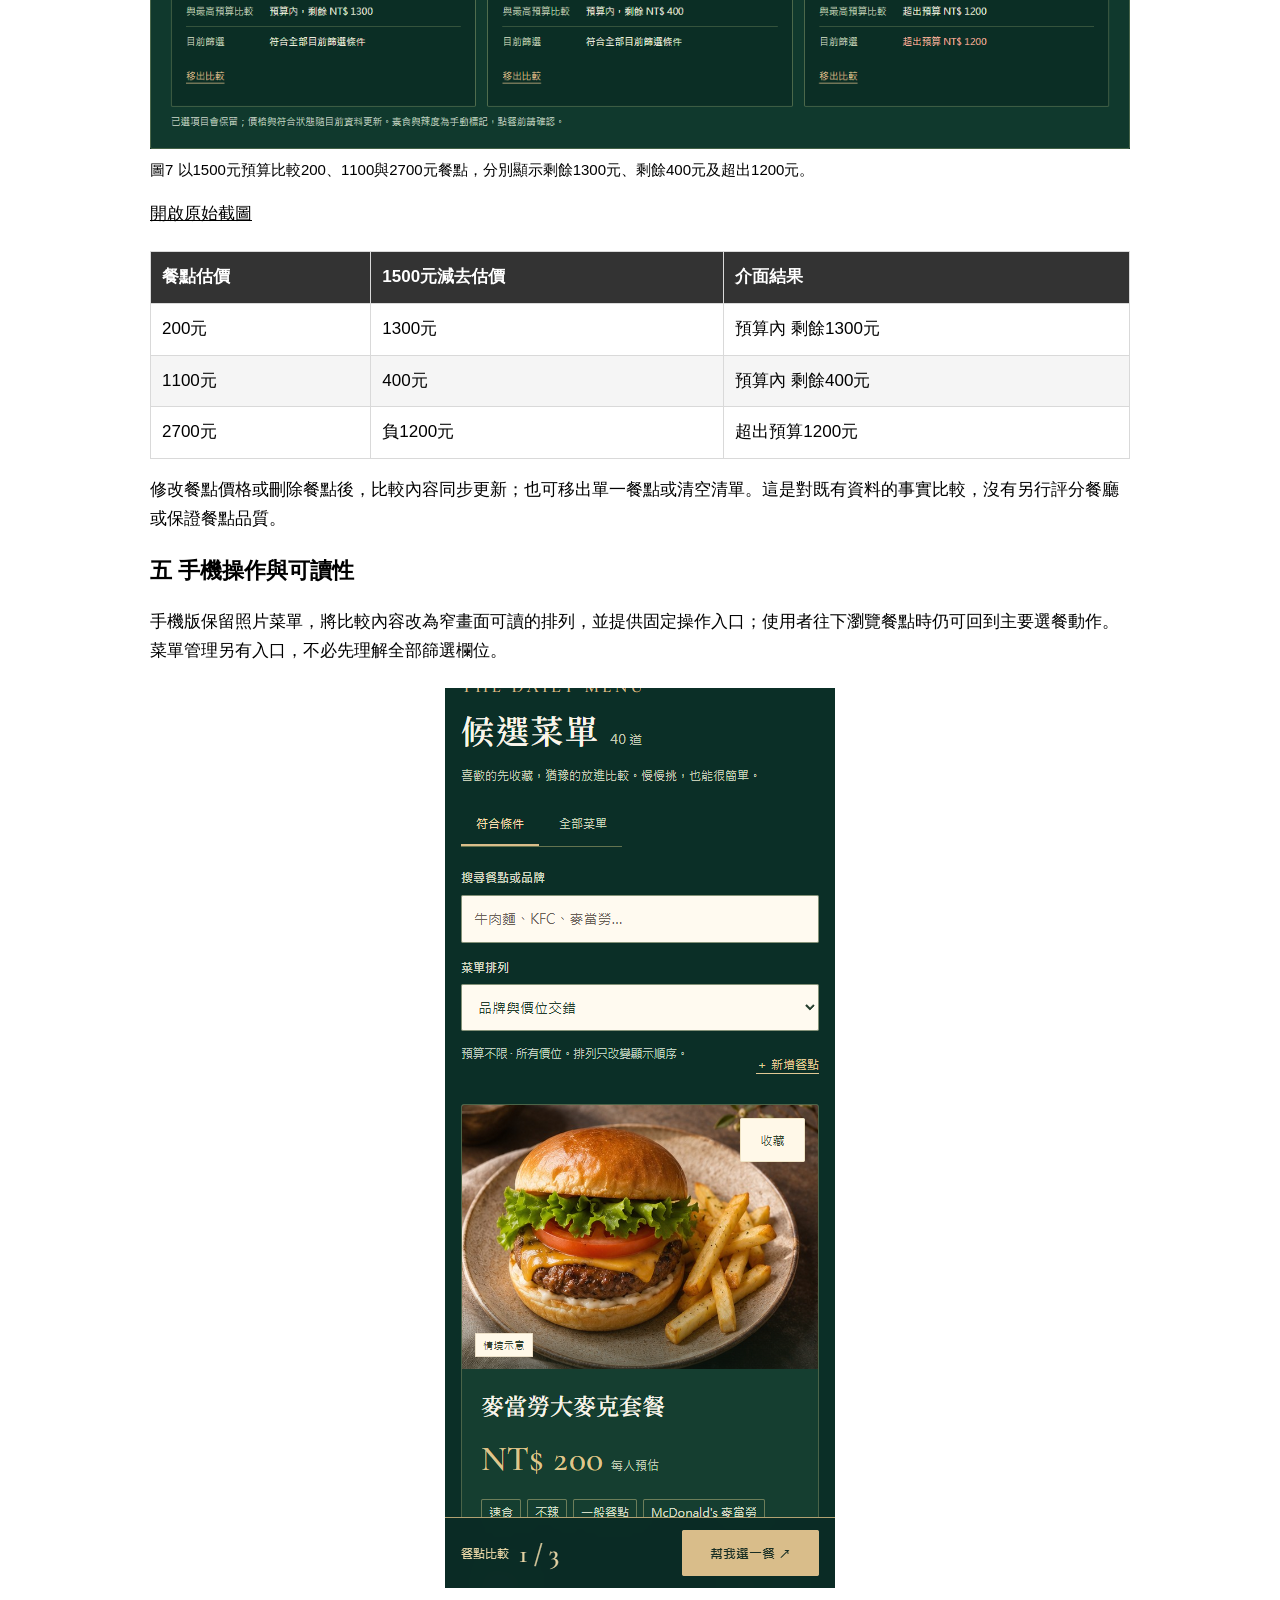
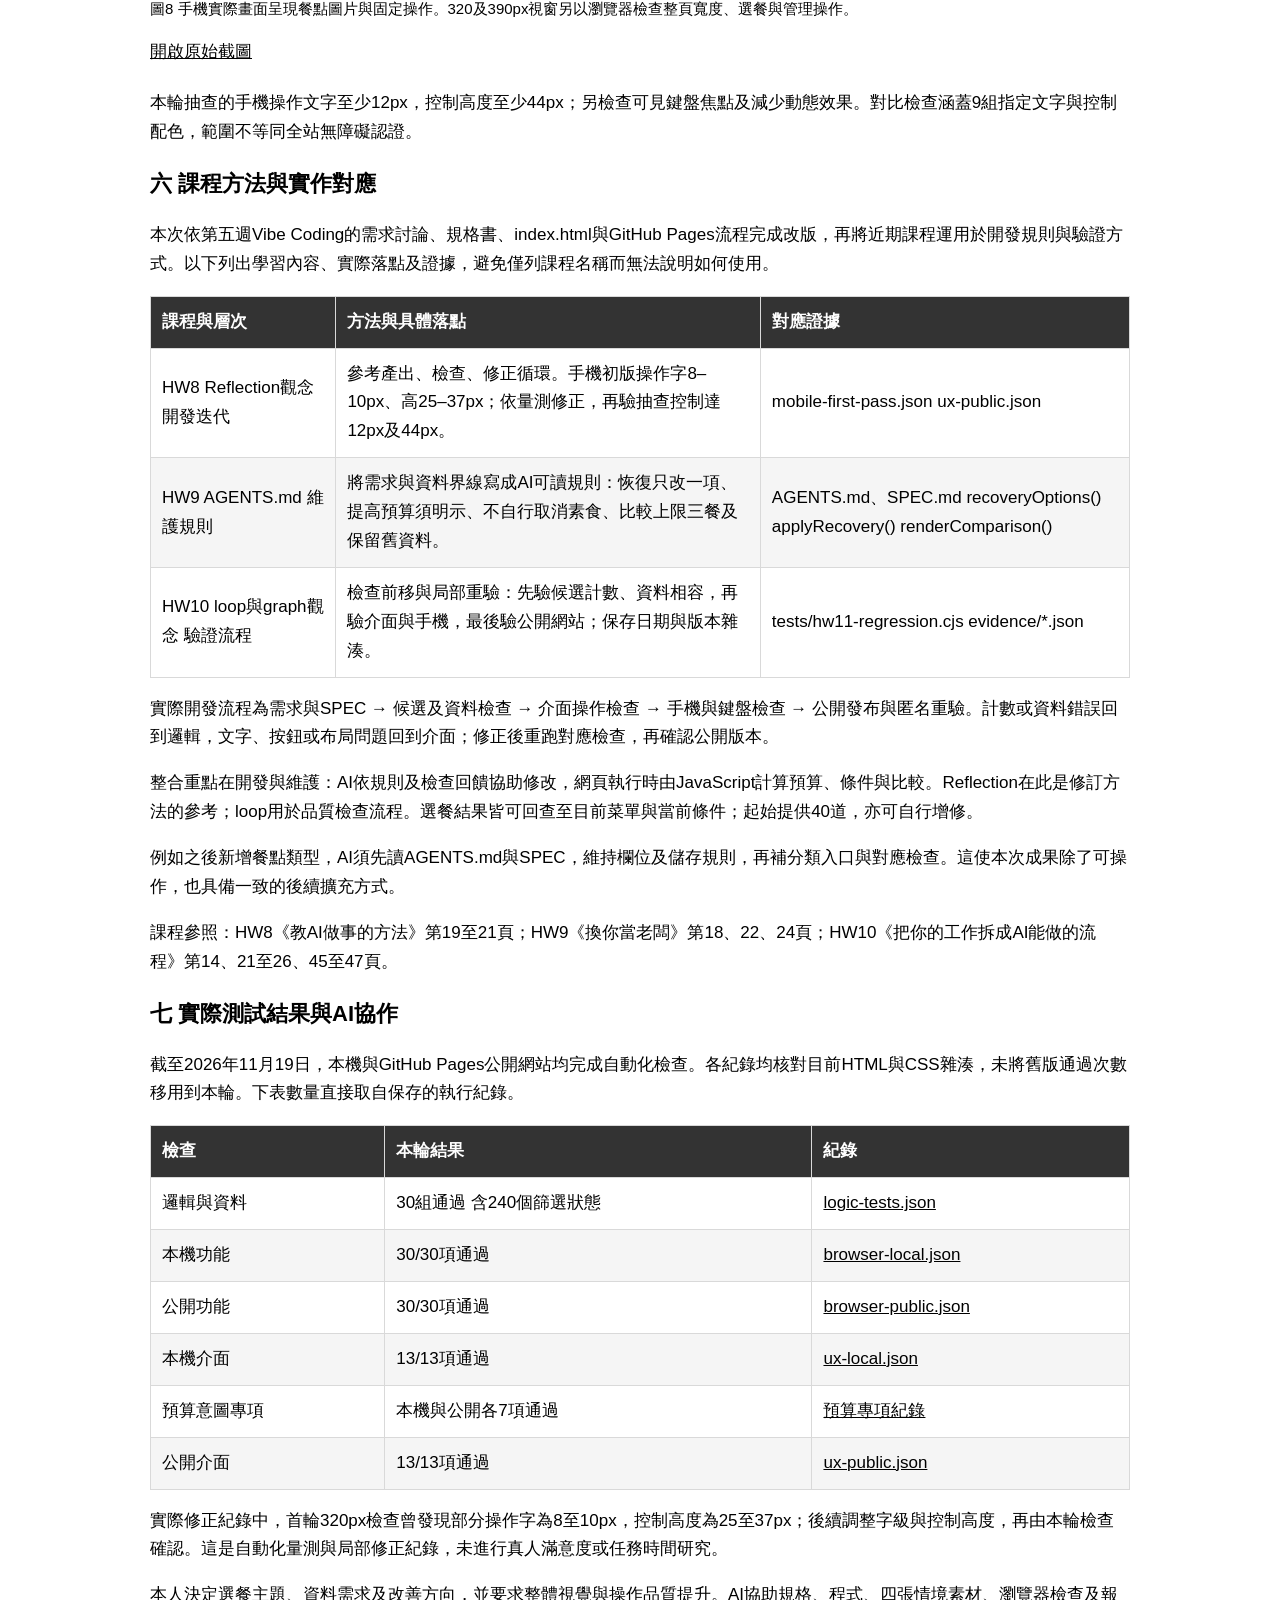
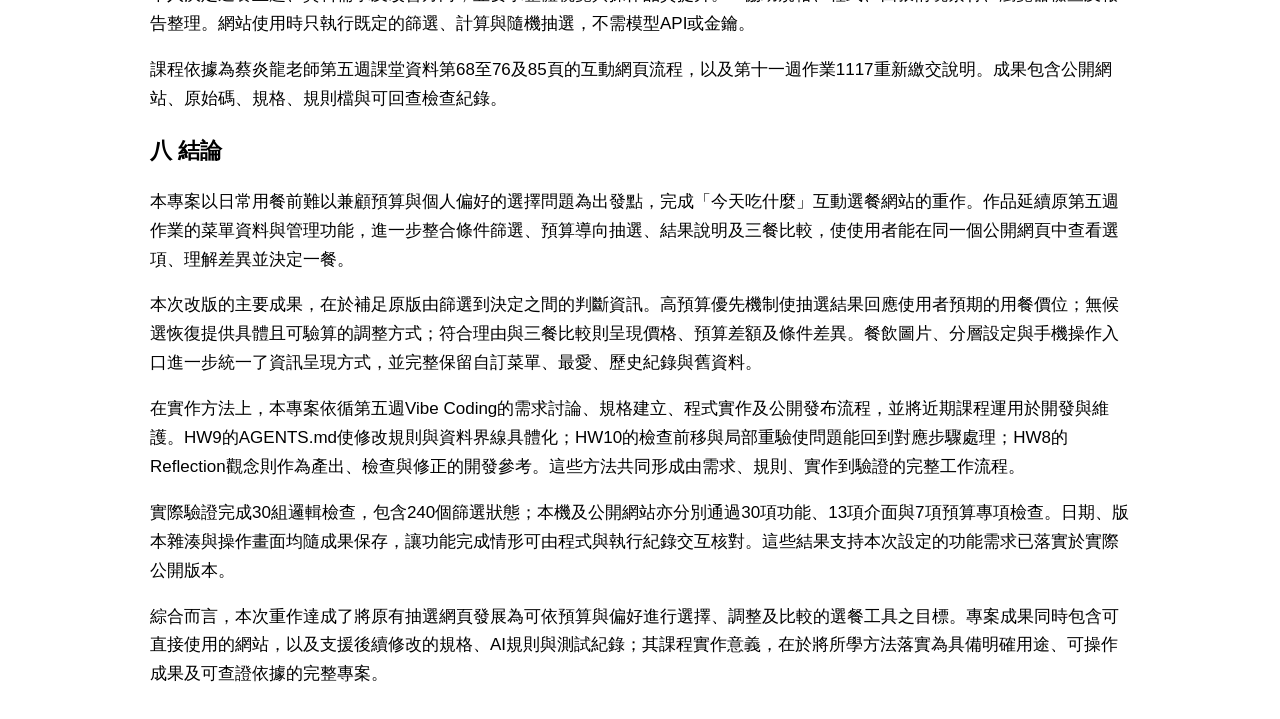
==== commit 466693b6: "Add a standalone conclusion synthesizing the full project" ====
--- a/submission/index.html
+++ b/submission/index.html
@@ -47,10 +47,15 @@
 <p>整合重點在開發與維護：AI依規則及檢查回饋協助修改，網頁執行時由JavaScript計算預算、條件與比較。Reflection在此是修訂方法的參考；loop用於品質檢查流程。選餐結果皆可回查至目前菜單與當前條件；起始提供40道，亦可自行增修。</p>
 <p>例如之後新增餐點類型，AI須先讀AGENTS.md與SPEC，維持欄位及儲存規則，再補分類入口與對應檢查。這使本次成果除了可操作，也具備一致的後續擴充方式。</p>
 <p>課程參照：HW8《教AI做事的方法》第19至21頁；HW9《換你當老闆》第18、22、24頁；HW10《把你的工作拆成AI能做的流程》第14、21至26、45至47頁。</p>
-<h2>七 驗證結果與改版成果</h2>
+<h2>七 實際測試結果與AI協作</h2>
 <p>截至2026年11月19日，本機與GitHub Pages公開網站均完成自動化檢查。各紀錄均核對目前HTML與CSS雜湊，未將舊版通過次數移用到本輪。下表數量直接取自保存的執行紀錄。</p>
 <table><thead><tr><th>檢查</th><th>本輪結果</th><th>紀錄</th></tr></thead><tbody><tr><td>邏輯與資料</td><td>30組通過 含240個篩選狀態</td><td><a href="https://github.com/p16157038-max/today-menu-hw5/blob/main/evidence/logic-tests.json">logic-tests.json</a></td></tr><tr><td>本機功能</td><td>30/30項通過</td><td><a href="https://github.com/p16157038-max/today-menu-hw5/blob/main/evidence/browser-local.json">browser-local.json</a></td></tr><tr><td>公開功能</td><td>30/30項通過</td><td><a href="https://github.com/p16157038-max/today-menu-hw5/blob/main/evidence/browser-public.json">browser-public.json</a></td></tr><tr><td>本機介面</td><td>13/13項通過</td><td><a href="https://github.com/p16157038-max/today-menu-hw5/blob/main/evidence/ux-local.json">ux-local.json</a></td></tr><tr><td>預算意圖專項</td><td>本機與公開各7項通過</td><td><a href="https://github.com/p16157038-max/today-menu-hw5/blob/main/evidence/budget-priority-public.json">預算專項紀錄</a></td></tr><tr><td>公開介面</td><td>13/13項通過</td><td><a href="https://github.com/p16157038-max/today-menu-hw5/blob/main/evidence/ux-public.json">ux-public.json</a></td></tr></tbody></table>
 <p>實際修正紀錄中，首輪320px檢查曾發現部分操作字為8至10px，控制高度為25至37px；後續調整字級與控制高度，再由本輪檢查確認。這是自動化量測與局部修正紀錄，未進行真人滿意度或任務時間研究。</p>
-<p>改版成果可由三個層面核對：功能上補足高預算優先、零候選恢復、符合理由與三餐比較；介面上整合照片、預算、條件及手機操作；維護上建立規格、AI規則與版本相符的檢查紀錄。新版因此將原先以篩選與抽選為主的作品，延伸為能回應預算意圖、說明選擇依據、協助調整與比較的選餐工具。</p>
 <p>本人決定選餐主題、資料需求及改善方向，並要求整體視覺與操作品質提升。AI協助規格、程式、四張情境素材、瀏覽器檢查及報告整理。網站使用時只執行既定的篩選、計算與隨機抽選，不需模型API或金鑰。</p>
-<p>課程依據為蔡炎龍老師第五週課堂資料第68至76及85頁的互動網頁流程，以及第十一週作業1117重新繳交說明。成果包含公開網站、原始碼、規格、規則檔與可回查檢查紀錄。</p></body></html>+<p>課程依據為蔡炎龍老師第五週課堂資料第68至76及85頁的互動網頁流程，以及第十一週作業1117重新繳交說明。成果包含公開網站、原始碼、規格、規則檔與可回查檢查紀錄。</p>
+<h2>八 結論</h2>
+<p>本專案以日常用餐前難以兼顧預算與個人偏好的選擇問題為出發點，完成「今天吃什麼」互動選餐網站的重作。作品延續原第五週作業的菜單資料與管理功能，進一步整合條件篩選、預算導向抽選、結果說明及三餐比較，使使用者能在同一個公開網頁中查看選項、理解差異並決定一餐。</p>
+<p>本次改版的主要成果，在於補足原版由篩選到決定之間的判斷資訊。高預算優先機制使抽選結果回應使用者預期的用餐價位；無候選恢復提供具體且可驗算的調整方式；符合理由與三餐比較則呈現價格、預算差額及條件差異。餐飲圖片、分層設定與手機操作入口進一步統一了資訊呈現方式，並完整保留自訂菜單、最愛、歷史紀錄與舊資料。</p>
+<p>在實作方法上，本專案依循第五週Vibe Coding的需求討論、規格建立、程式實作及公開發布流程，並將近期課程運用於開發與維護。HW9的AGENTS.md使修改規則與資料界線具體化；HW10的檢查前移與局部重驗使問題能回到對應步驟處理；HW8的Reflection觀念則作為產出、檢查與修正的開發參考。這些方法共同形成由需求、規則、實作到驗證的完整工作流程。</p>
+<p>實際驗證完成30組邏輯檢查，包含240個篩選狀態；本機及公開網站亦分別通過30項功能、13項介面與7項預算專項檢查。日期、版本雜湊與操作畫面均隨成果保存，讓功能完成情形可由程式與執行紀錄交互核對。這些結果支持本次設定的功能需求已落實於實際公開版本。</p>
+<p>綜合而言，本次重作達成了將原有抽選網頁發展為可依預算與偏好進行選擇、調整及比較的選餐工具之目標。專案成果同時包含可直接使用的網站，以及支援後續修改的規格、AI規則與測試紀錄；其課程實作意義，在於將所學方法落實為具備明確用途、可操作成果及可查證依據的完整專案。</p></body></html>
